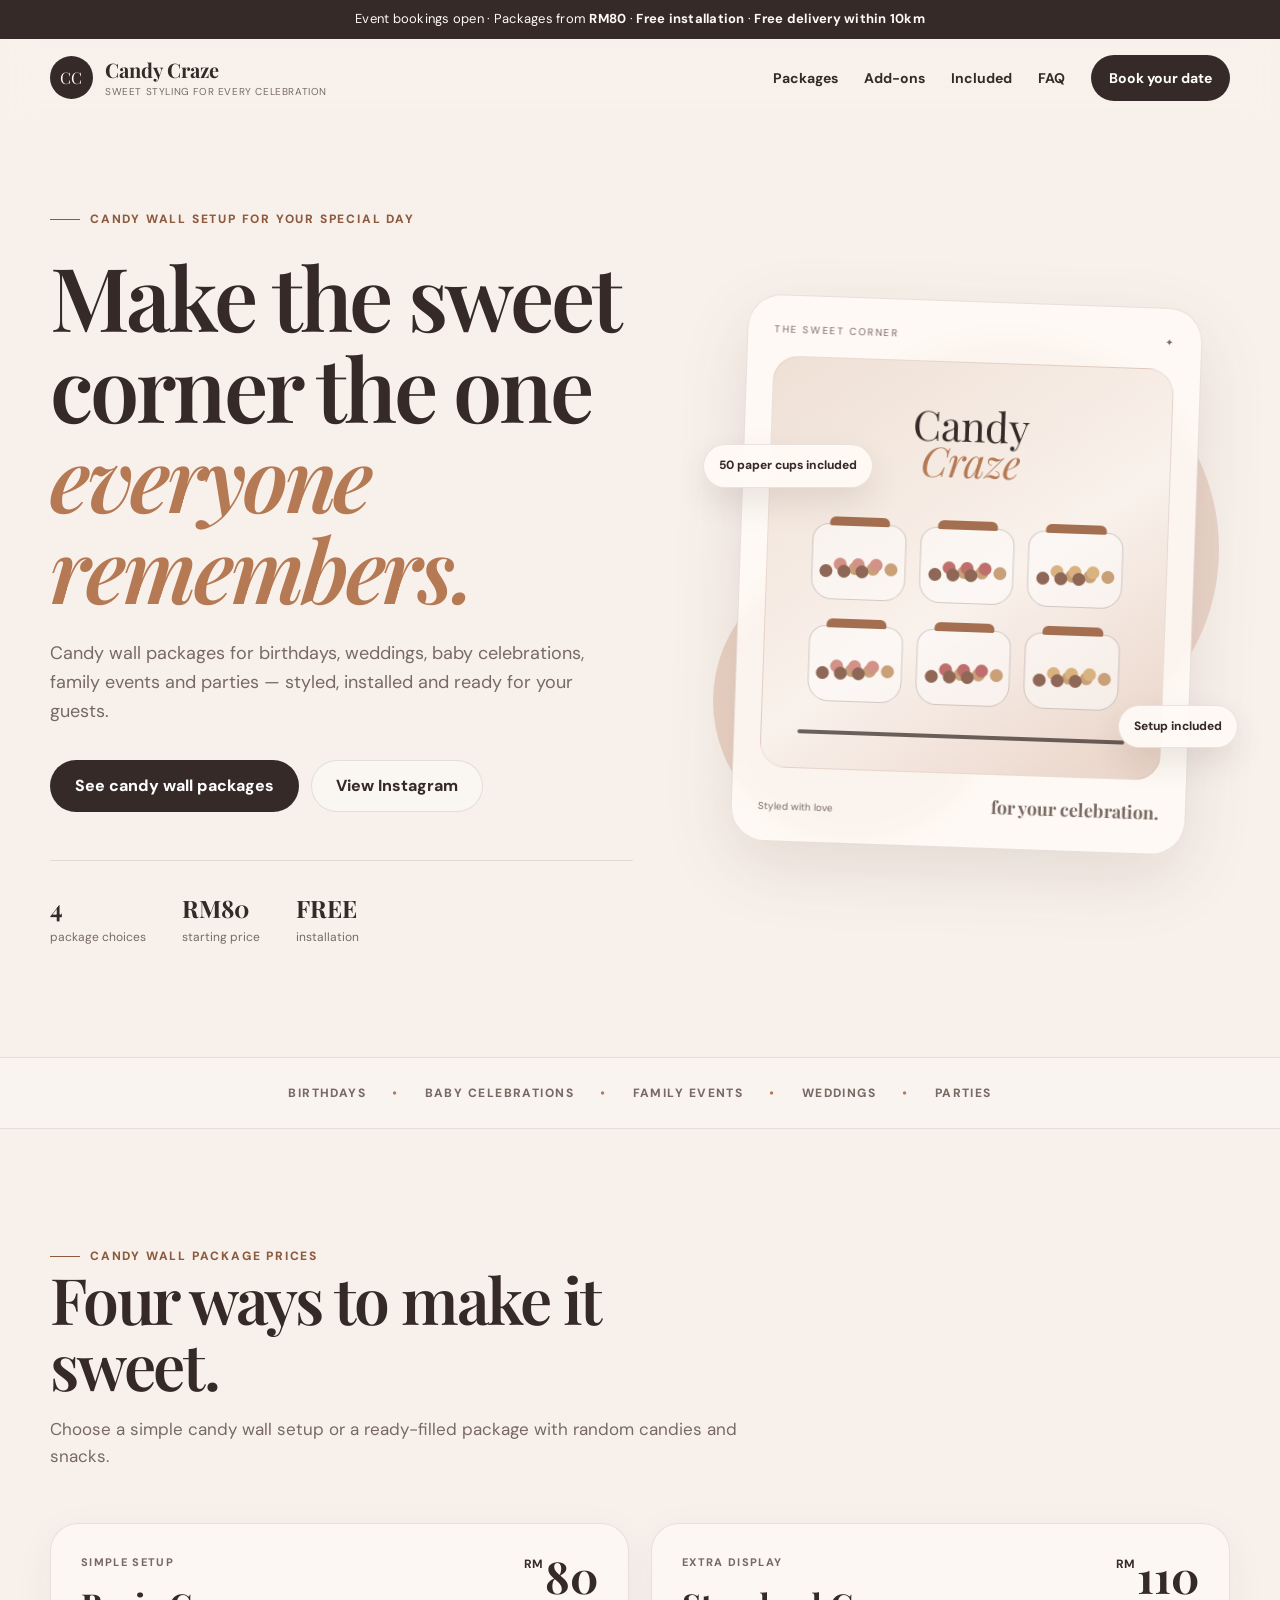
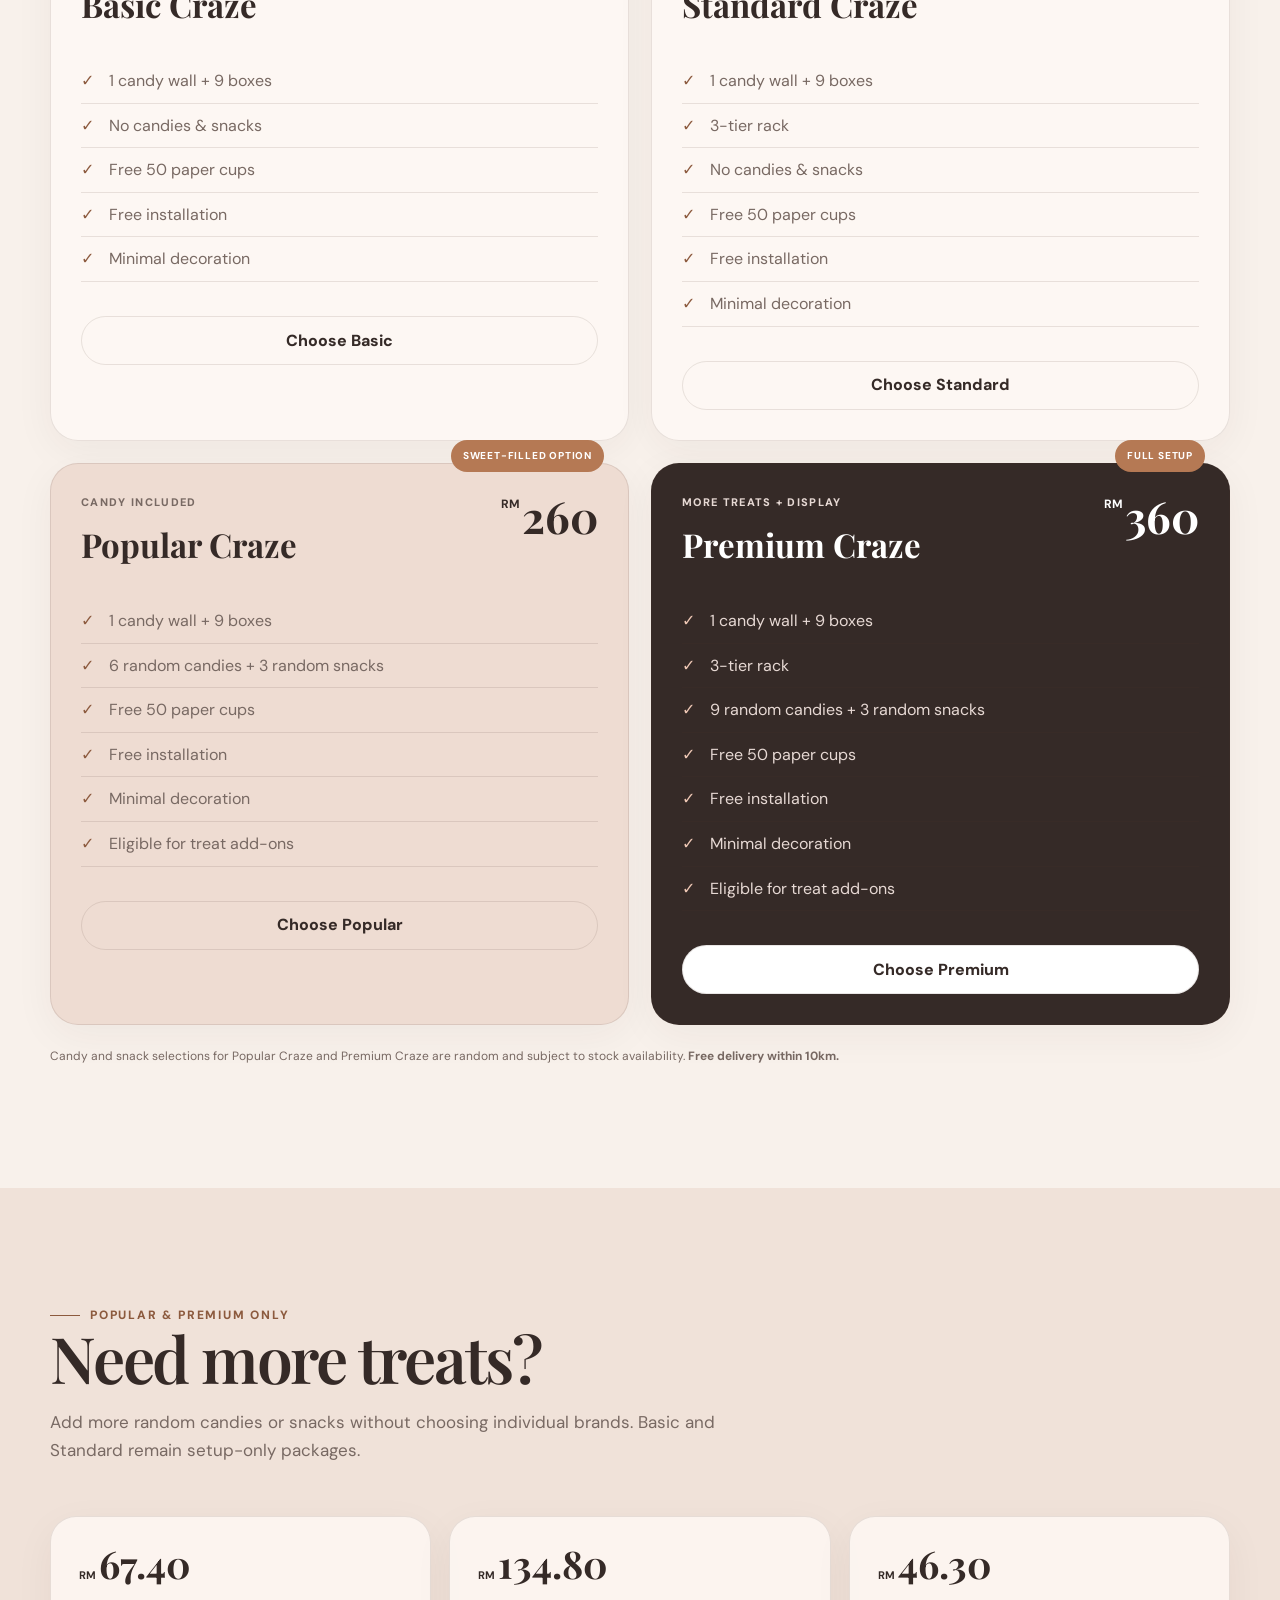
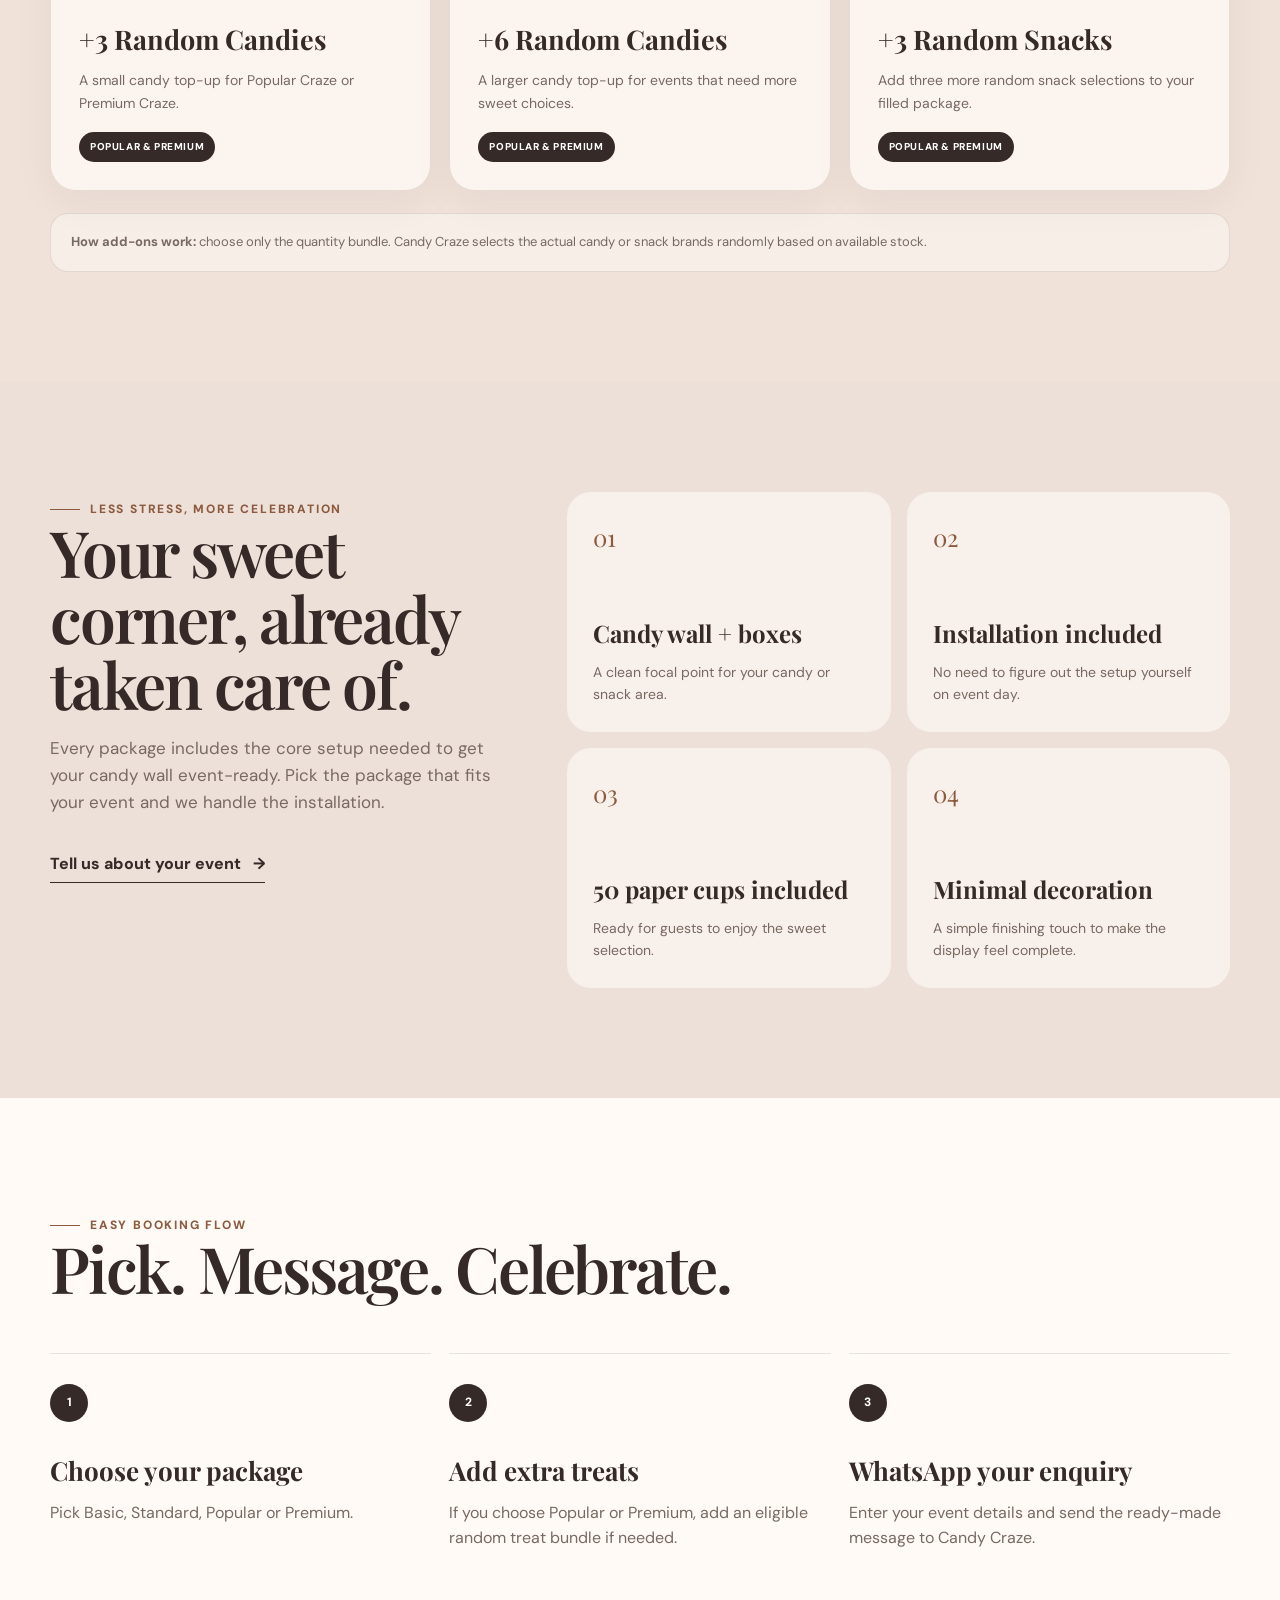
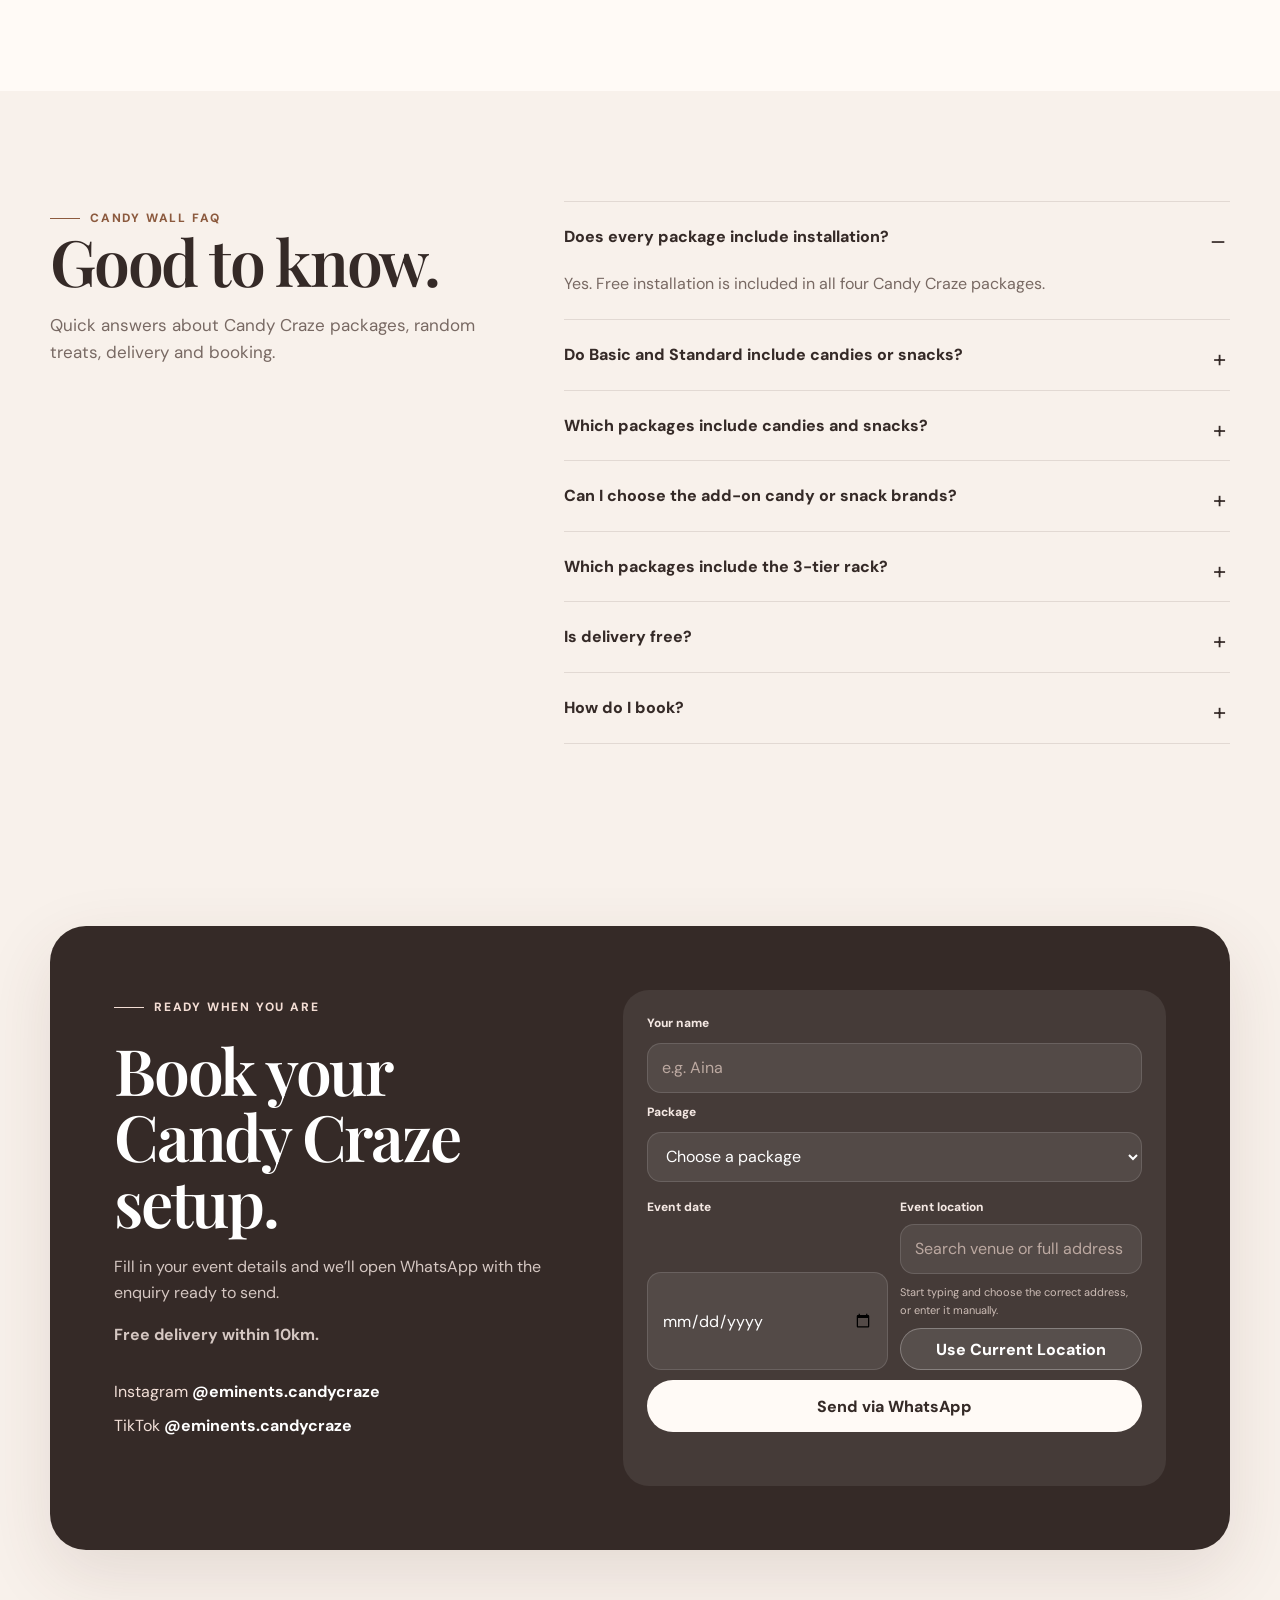
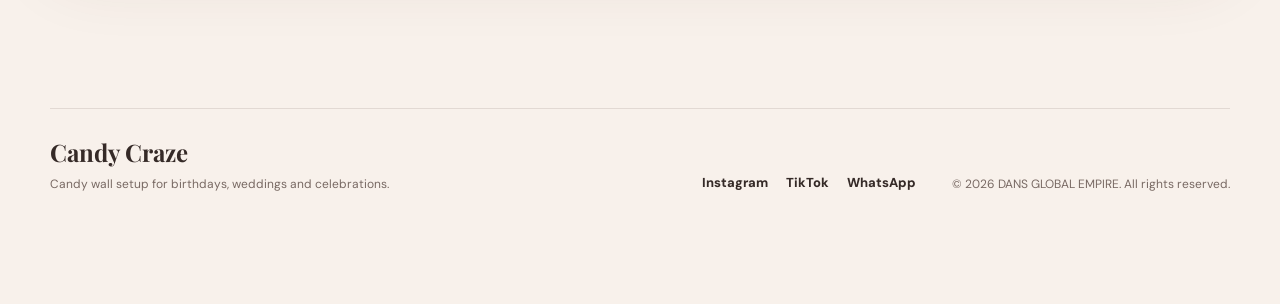
==== index.html @ cfbc1d08 "Use DANS GLOBAL EMPIRE copyright in Candy Craze footer" ====
<!doctype html>
<html lang="en-MY">
<head>
  <meta charset="utf-8">
  <meta name="viewport" content="width=device-width,initial-scale=1,viewport-fit=cover">
  <meta name="theme-color" content="#352a27">
  <meta name="color-scheme" content="light">

  <title>Candy Craze | Candy Wall Packages for Birthdays, Weddings & Events</title>
  <meta name="description" content="Candy Craze offers stylish candy wall packages for birthdays, weddings, baby celebrations and events from RM80, with free installation and free delivery within 10km.">
  <meta name="robots" content="index,follow,max-image-preview:large,max-snippet:-1,max-video-preview:-1">
  <meta name="googlebot" content="index,follow,max-image-preview:large,max-snippet:-1,max-video-preview:-1">
  <meta name="author" content="Candy Craze">
  <meta name="application-name" content="Candy Craze">
  <meta name="apple-mobile-web-app-title" content="Candy Craze">
  <link rel="canonical" href="https://candycraze.dansglobalempire.com/">
  <link rel="sitemap" type="application/xml" href="https://candycraze.dansglobalempire.com/sitemap.xml">
  <link rel="icon" href="https://dansglobalempire.com/favicon/favicon.png" type="image/png">
  <link rel="apple-touch-icon" href="https://dansglobalempire.com/favicon/favicon.png">

  <meta property="og:type" content="website">
  <meta property="og:locale" content="en_MY">
  <meta property="og:site_name" content="Candy Craze">
  <meta property="og:title" content="Candy Craze | Candy Wall Packages for Events">
  <meta property="og:description" content="Candy wall packages from RM80 for birthdays, weddings and celebrations. Free installation and free delivery within 10km.">
  <meta property="og:url" content="https://candycraze.dansglobalempire.com/">
  <meta name="twitter:card" content="summary">
  <meta name="twitter:title" content="Candy Craze | Candy Wall Packages for Events">
  <meta name="twitter:description" content="Candy wall packages from RM80 with free installation and free delivery within 10km.">

  <link rel="preconnect" href="https://fonts.googleapis.com">
  <link rel="preconnect" href="https://fonts.gstatic.com" crossorigin>
  <link href="https://fonts.googleapis.com/css2?family=DM+Sans:wght@400;500;600;700;800&family=Playfair+Display:ital,wght@0,600;0,700;1,600&display=swap" rel="stylesheet">
  <link rel="stylesheet" href="styles.css?v=4">

  <script type="application/ld+json">
  {
    "@context":"https://schema.org",
    "@graph":[
      {
        "@type":"Organization",
        "@id":"https://candycraze.dansglobalempire.com/#organization",
        "name":"Candy Craze",
        "url":"https://candycraze.dansglobalempire.com/",
        "telephone":"+601139376728",
        "parentOrganization":{
          "@type":"Organization",
          "name":"DANS Global Empire",
          "url":"https://dansglobalempire.com/"
        },
        "sameAs":[
          "https://www.instagram.com/eminents.candycraze/",
          "https://www.tiktok.com/@eminents.candycraze"
        ]
      },
      {
        "@type":"WebSite",
        "@id":"https://candycraze.dansglobalempire.com/#website",
        "url":"https://candycraze.dansglobalempire.com/",
        "name":"Candy Craze",
        "publisher":{"@id":"https://candycraze.dansglobalempire.com/#organization"},
        "inLanguage":"en-MY"
      },
      {
        "@type":"WebPage",
        "@id":"https://candycraze.dansglobalempire.com/#webpage",
        "url":"https://candycraze.dansglobalempire.com/",
        "name":"Candy Craze | Candy Wall Packages for Birthdays, Weddings & Events",
        "description":"Candy Craze offers stylish candy wall packages from RM80 with installation included.",
        "isPartOf":{"@id":"https://candycraze.dansglobalempire.com/#website"},
        "about":{"@id":"https://candycraze.dansglobalempire.com/#organization"},
        "inLanguage":"en-MY"
      },
      {
        "@type":"Service",
        "@id":"https://candycraze.dansglobalempire.com/#candy-wall-service",
        "name":"Candy Craze Candy Wall Setup",
        "serviceType":"Candy wall setup for birthdays, weddings, parties and events",
        "provider":{"@id":"https://candycraze.dansglobalempire.com/#organization"},
        "areaServed":{"@type":"Country","name":"Malaysia"},
        "offers":[
          {"@type":"Offer","name":"Basic Craze","price":"80","priceCurrency":"MYR","url":"https://candycraze.dansglobalempire.com/#packages"},
          {"@type":"Offer","name":"Standard Craze","price":"110","priceCurrency":"MYR","url":"https://candycraze.dansglobalempire.com/#packages"},
          {"@type":"Offer","name":"Popular Craze","price":"260","priceCurrency":"MYR","url":"https://candycraze.dansglobalempire.com/#packages"},
          {"@type":"Offer","name":"Premium Craze","price":"360","priceCurrency":"MYR","url":"https://candycraze.dansglobalempire.com/#packages"}
        ]
      },
      {
        "@type":"FAQPage",
        "@id":"https://candycraze.dansglobalempire.com/#faq-schema",
        "mainEntity":[
          {"@type":"Question","name":"Does every Candy Craze package include installation?","acceptedAnswer":{"@type":"Answer","text":"Yes. Free installation is included in all four Candy Craze packages."}},
          {"@type":"Question","name":"Do Basic Craze and Standard Craze include candies or snacks?","acceptedAnswer":{"@type":"Answer","text":"No. Basic Craze and Standard Craze are setup-only packages and do not include candies or snacks."}},
          {"@type":"Question","name":"Which Candy Craze packages include candies and snacks?","acceptedAnswer":{"@type":"Answer","text":"Popular Craze includes 6 candies and 3 snacks. Premium Craze includes 9 candies and 3 snacks. Selections are random and subject to availability."}},
          {"@type":"Question","name":"Can I choose the add-on candy or snack brands?","acceptedAnswer":{"@type":"Answer","text":"No. Add-ons are available only for Popular Craze and Premium Craze. Customers choose the quantity bundle while Candy Craze provides a random assortment based on available stock."}},
          {"@type":"Question","name":"Is delivery free?","acceptedAnswer":{"@type":"Answer","text":"Free delivery is available within 10km."}},
          {"@type":"Question","name":"How do I book Candy Craze?","acceptedAnswer":{"@type":"Answer","text":"Choose a package, select eligible add-ons if required, enter the event date and location, then send the pre-filled booking enquiry through WhatsApp."}}
        ]
      }
    ]
  }
  </script>
</head>
<body>
  <a class="skip-link" href="#main">Skip to content</a>
  <div class="announcement">Event bookings open · Packages from <strong>RM80</strong> · <strong>Free installation</strong> · <strong>Free delivery within 10km</strong></div>

  <header class="site-header" id="top">
    <div class="shell nav-wrap">
      <a class="brand" href="#top" aria-label="Candy Craze home">
        <span class="brand-mark" aria-hidden="true">CC</span>
        <span class="brand-copy"><strong>Candy Craze</strong><small>Sweet styling for every celebration</small></span>
      </a>
      <button class="menu-toggle" type="button" aria-label="Open navigation" aria-expanded="false"><span></span><span></span><span></span></button>
      <nav class="nav-links" aria-label="Main navigation">
        <a href="#packages">Packages</a>
        <a href="#addons">Add-ons</a>
        <a href="#included">Included</a>
        <a href="#faq">FAQ</a>
        <a class="nav-cta" href="#booking">Book your date</a>
      </nav>
    </div>
  </header>

  <main id="main">
    <section class="hero section-pad" aria-labelledby="hero-title">
      <div class="shell hero-grid">
        <div class="hero-copy reveal">
          <span class="eyebrow">Candy wall setup for your special day</span>
          <h1 id="hero-title">Make the sweet corner the one <em>everyone remembers.</em></h1>
          <p class="hero-lead">Candy wall packages for birthdays, weddings, baby celebrations, family events and parties — styled, installed and ready for your guests.</p>
          <div class="hero-actions">
            <a class="button button-primary" href="#packages">See candy wall packages</a>
            <a class="button button-ghost" href="https://www.instagram.com/eminents.candycraze/" target="_blank" rel="noopener noreferrer">View Instagram</a>
          </div>
          <div class="trust-row" aria-label="Candy Craze highlights">
            <div><strong>4</strong><span>package choices</span></div>
            <div><strong>RM80</strong><span>starting price</span></div>
            <div><strong>FREE</strong><span>installation</span></div>
          </div>
        </div>

        <div class="hero-visual reveal" aria-label="Decorative Candy Craze candy wall illustration">
          <div class="soft-orb orb-one"></div><div class="soft-orb orb-two"></div>
          <div class="visual-card">
            <div class="visual-topline"><span>THE SWEET CORNER</span><span>✦</span></div>
            <div class="candy-wall">
              <div class="wall-sign">Candy<br><em>Craze</em></div>
              <div class="jar-row"><div class="jar j1"><span></span><span></span><span></span></div><div class="jar j2"><span></span><span></span><span></span></div><div class="jar j3"><span></span><span></span><span></span></div></div>
              <div class="jar-row lower"><div class="jar j4"><span></span><span></span><span></span></div><div class="jar j5"><span></span><span></span><span></span></div><div class="jar j6"><span></span><span></span><span></span></div></div>
              <div class="stand-line"></div>
            </div>
            <div class="visual-note"><span>Styled with love</span><strong>for your celebration.</strong></div>
          </div>
          <div class="floating-pill pill-a">50 paper cups included</div>
          <div class="floating-pill pill-b">Setup included</div>
        </div>
      </div>
    </section>

    <section class="mini-strip" aria-label="Suitable events"><div class="shell strip-grid"><span>Birthdays</span><i>•</i><span>Baby Celebrations</span><i>•</i><span>Family Events</span><i>•</i><span>Weddings</span><i>•</i><span>Parties</span></div></section>

    <section class="packages section-pad" id="packages" aria-labelledby="packages-title">
      <div class="shell">
        <div class="section-heading reveal"><span class="eyebrow">Candy wall package prices</span><h2 id="packages-title">Four ways to make it sweet.</h2><p>Choose a simple candy wall setup or a ready-filled package with random candies and snacks.</p></div>
        <div class="package-grid">
          <article class="package-card reveal">
            <div class="package-head"><div><span class="package-kicker">Simple setup</span><h3>Basic Craze</h3></div><div class="price"><small>RM</small>80</div></div>
            <ul class="feature-list"><li>1 candy wall + 9 boxes</li><li>No candies & snacks</li><li>Free 50 paper cups</li><li>Free installation</li><li>Minimal decoration</li></ul>
            <button class="select-package" type="button" data-package="Basic Craze — RM80">Choose Basic</button>
          </article>
          <article class="package-card reveal">
            <div class="package-head"><div><span class="package-kicker">Extra display</span><h3>Standard Craze</h3></div><div class="price"><small>RM</small>110</div></div>
            <ul class="feature-list"><li>1 candy wall + 9 boxes</li><li>3-tier rack</li><li>No candies & snacks</li><li>Free 50 paper cups</li><li>Free installation</li><li>Minimal decoration</li></ul>
            <button class="select-package" type="button" data-package="Standard Craze — RM110">Choose Standard</button>
          </article>
          <article class="package-card featured reveal">
            <div class="package-badge">Sweet-filled option</div>
            <div class="package-head"><div><span class="package-kicker">Candy included</span><h3>Popular Craze</h3></div><div class="price"><small>RM</small>260</div></div>
            <ul class="feature-list"><li>1 candy wall + 9 boxes</li><li>6 random candies + 3 random snacks</li><li>Free 50 paper cups</li><li>Free installation</li><li>Minimal decoration</li><li>Eligible for treat add-ons</li></ul>
            <button class="select-package" type="button" data-package="Popular Craze — RM260">Choose Popular</button>
          </article>
          <article class="package-card premium reveal">
            <div class="package-badge">Full setup</div>
            <div class="package-head"><div><span class="package-kicker">More treats + display</span><h3>Premium Craze</h3></div><div class="price"><small>RM</small>360</div></div>
            <ul class="feature-list"><li>1 candy wall + 9 boxes</li><li>3-tier rack</li><li>9 random candies + 3 random snacks</li><li>Free 50 paper cups</li><li>Free installation</li><li>Minimal decoration</li><li>Eligible for treat add-ons</li></ul>
            <button class="select-package" type="button" data-package="Premium Craze — RM360">Choose Premium</button>
          </article>
        </div>
        <p class="package-note reveal">Candy and snack selections for Popular Craze and Premium Craze are random and subject to stock availability. <strong>Free delivery within 10km.</strong></p>
      </div>
    </section>

    <section class="addons section-pad" id="addons" aria-labelledby="addons-title">
      <div class="shell">
        <div class="section-heading reveal"><span class="eyebrow">Popular & Premium only</span><h2 id="addons-title">Need more treats?</h2><p>Add more random candies or snacks without choosing individual brands. Basic and Standard remain setup-only packages.</p></div>
        <div class="addon-grid">
          <article class="addon-card reveal"><div class="addon-price"><small>RM</small>67.40</div><h3>+3 Random Candies</h3><p>A small candy top-up for Popular Craze or Premium Craze.</p><span>Popular & Premium</span></article>
          <article class="addon-card reveal"><div class="addon-price"><small>RM</small>134.80</div><h3>+6 Random Candies</h3><p>A larger candy top-up for events that need more sweet choices.</p><span>Popular & Premium</span></article>
          <article class="addon-card reveal"><div class="addon-price"><small>RM</small>46.30</div><h3>+3 Random Snacks</h3><p>Add three more random snack selections to your filled package.</p><span>Popular & Premium</span></article>
        </div>
        <div class="addon-note reveal"><strong>How add-ons work:</strong> choose only the quantity bundle. Candy Craze selects the actual candy or snack brands randomly based on available stock.</div>
      </div>
    </section>

    <section class="included section-pad" id="included" aria-labelledby="included-title">
      <div class="shell included-grid">
        <div class="included-copy reveal"><span class="eyebrow">Less stress, more celebration</span><h2 id="included-title">Your sweet corner, already taken care of.</h2><p>Every package includes the core setup needed to get your candy wall event-ready. Pick the package that fits your event and we handle the installation.</p><a class="text-link" href="#booking">Tell us about your event <span>→</span></a></div>
        <div class="benefit-grid">
          <div class="benefit reveal"><span class="benefit-no">01</span><h3>Candy wall + boxes</h3><p>A clean focal point for your candy or snack area.</p></div>
          <div class="benefit reveal"><span class="benefit-no">02</span><h3>Installation included</h3><p>No need to figure out the setup yourself on event day.</p></div>
          <div class="benefit reveal"><span class="benefit-no">03</span><h3>50 paper cups included</h3><p>Ready for guests to enjoy the sweet selection.</p></div>
          <div class="benefit reveal"><span class="benefit-no">04</span><h3>Minimal decoration</h3><p>A simple finishing touch to make the display feel complete.</p></div>
        </div>
      </div>
    </section>

    <section class="process section-pad" aria-labelledby="process-title"><div class="shell"><div class="section-heading reveal"><span class="eyebrow">Easy booking flow</span><h2 id="process-title">Pick. Message. Celebrate.</h2></div><div class="process-grid"><div class="process-step reveal"><span>1</span><h3>Choose your package</h3><p>Pick Basic, Standard, Popular or Premium.</p></div><div class="process-step reveal"><span>2</span><h3>Add extra treats</h3><p>If you choose Popular or Premium, add an eligible random treat bundle if needed.</p></div><div class="process-step reveal"><span>3</span><h3>WhatsApp your enquiry</h3><p>Enter your event details and send the ready-made message to Candy Craze.</p></div></div></div></section>

    <section class="faq section-pad" id="faq" aria-labelledby="faq-title">
      <div class="shell faq-grid">
        <div class="section-heading reveal"><span class="eyebrow">Candy wall FAQ</span><h2 id="faq-title">Good to know.</h2><p>Quick answers about Candy Craze packages, random treats, delivery and booking.</p></div>
        <div class="accordion reveal">
          <details open><summary>Does every package include installation?</summary><p>Yes. Free installation is included in all four Candy Craze packages.</p></details>
          <details><summary>Do Basic and Standard include candies or snacks?</summary><p>No. Basic Craze and Standard Craze are setup-only packages. If you want candies or snacks included, choose Popular Craze or Premium Craze.</p></details>
          <details><summary>Which packages include candies and snacks?</summary><p>Popular Craze includes 6 candies + 3 snacks. Premium Craze includes 9 candies + 3 snacks. The selections are random and subject to availability.</p></details>
          <details><summary>Can I choose the add-on candy or snack brands?</summary><p>No. Add-ons are only for Popular Craze and Premium Craze. You choose the quantity bundle while Candy Craze selects the actual brands randomly based on available stock.</p></details>
          <details><summary>Which packages include the 3-tier rack?</summary><p>Standard Craze and Premium Craze include the 3-tier rack.</p></details>
          <details><summary>Is delivery free?</summary><p>Free delivery is available within 10km.</p></details>
          <details><summary>How do I book?</summary><p>Choose your package, select eligible add-ons if required, fill in your event date and location, then tap “Send via WhatsApp”.</p></details>
        </div>
      </div>
    </section>

    <section class="booking section-pad" id="booking" aria-labelledby="booking-title">
      <div class="shell booking-card reveal">
        <div class="booking-copy"><span class="eyebrow light">Ready when you are</span><h2 id="booking-title">Book your Candy Craze setup.</h2><p>Fill in your event details and we’ll open WhatsApp with the enquiry ready to send.</p><p class="delivery-note"><strong>Free delivery within 10km.</strong></p><div class="social-links"><a href="https://www.instagram.com/eminents.candycraze/" target="_blank" rel="noopener noreferrer">Instagram <strong>@eminents.candycraze</strong></a><a href="https://www.tiktok.com/@eminents.candycraze" target="_blank" rel="noopener noreferrer">TikTok <strong>@eminents.candycraze</strong></a></div></div>
        <form class="booking-form" id="bookingForm">
          <label for="customerName">Your name</label><input type="text" id="customerName" placeholder="e.g. Aina" autocomplete="name" required>
          <label for="packageSelect">Package</label><select id="packageSelect" required><option value="">Choose a package</option><option>Basic Craze — RM80</option><option>Standard Craze — RM110</option><option>Popular Craze — RM260</option><option>Premium Craze — RM360</option></select>
          <div class="booking-addons" id="bookingAddons" hidden>
            <div class="booking-addons-head"><strong>Optional add-ons</strong><span>Popular & Premium only</span></div>
            <p>Random selection. Choose quantity only.</p>
            <div class="addon-form-row"><div><label for="candyAddon">Extra candies</label><select id="candyAddon"><option value="">No extra candies</option><option value="candy3">+3 Random Candies — RM67.40</option><option value="candy6">+6 Random Candies — RM134.80</option></select></div><div><label for="snackAddon">Extra snacks</label><select id="snackAddon"><option value="">No extra snacks</option><option value="snack3">+3 Random Snacks — RM46.30</option></select></div></div>
            <div class="addon-summary" id="addonSummary" aria-live="polite"></div>
          </div>
          <div class="form-row"><div><label for="eventDate">Event date</label><input type="date" id="eventDate" required></div><div class="location-field"><label for="eventLocation">Event location</label><input type="text" id="eventLocation" placeholder="Search venue or full address" autocomplete="off" aria-autocomplete="list" required><div class="location-suggestions" id="locationSuggestions" role="listbox" hidden></div><small id="locationHelper">Start typing and choose the correct address, or enter it manually.</small><button class="location-button" id="currentLocationButton" type="button">Use Current Location</button></div></div>
          <button class="button button-light" type="submit">Send via WhatsApp</button>
          <p class="form-status" id="formStatus" aria-live="polite"></p>
          <noscript><p class="noscript">JavaScript is required for the automatic booking form. <a href="https://wa.me/601139376728">WhatsApp Candy Craze directly.</a></p></noscript>
        </form>
      </div>
    </section>
  </main>

  <footer class="footer"><div class="shell footer-wrap"><div><strong>Candy Craze</strong><p>Candy wall setup for birthdays, weddings and celebrations.</p></div><div class="footer-social"><a href="https://www.instagram.com/eminents.candycraze/" target="_blank" rel="noopener noreferrer">Instagram</a><a href="https://www.tiktok.com/@eminents.candycraze" target="_blank" rel="noopener noreferrer">TikTok</a><a href="https://wa.me/601139376728" target="_blank" rel="noopener noreferrer">WhatsApp</a></div><small>© <span id="year"></span> DANS GLOBAL EMPIRE. All rights reserved.</small></div></footer>
  <a class="mobile-book" href="#booking">Book Candy Craze</a>
  <script src="script.js?v=4" defer></script>
</body>
</html>
---- styles.css ----
:root{--cream:#f8f1eb;--paper:#fffaf6;--ink:#352a27;--muted:#786963;--caramel:#b57954;--caramel-deep:#8c5a3e;--blush:#ead5ca;--line:rgba(74,50,43,.12);--shadow:0 24px 70px rgba(81,53,42,.12);--radius:28px;--shell:min(1180px,calc(100% - 40px))}*{box-sizing:border-box}html{scroll-behavior:smooth}body{margin:0;color:var(--ink);background:var(--cream);font-family:"DM Sans",system-ui,-apple-system,BlinkMacSystemFont,"Segoe UI",sans-serif;line-height:1.6;-webkit-font-smoothing:antialiased}body::before{content:"";position:fixed;inset:0;pointer-events:none;opacity:.14;background-image:radial-gradient(rgba(52,42,39,.22) .55px,transparent .55px);background-size:10px 10px;mask-image:linear-gradient(to bottom,black,transparent 70%);z-index:-1}a{color:inherit;text-decoration:none}button,input,select{font:inherit}button{color:inherit}.shell{width:var(--shell);margin-inline:auto}.section-pad{padding:110px 0}.skip-link{position:fixed;left:14px;top:14px;z-index:999;padding:10px 14px;border-radius:10px;background:#fff;color:#111;transform:translateY(-180%)}.skip-link:focus{transform:none}.announcement{padding:9px 16px;text-align:center;background:var(--ink);color:#fffaf6;font-size:13px;letter-spacing:.02em}.site-header{position:sticky;top:0;z-index:50;border-bottom:1px solid transparent;backdrop-filter:blur(16px);transition:.25s ease}.site-header.scrolled{background:rgba(248,241,235,.92);border-color:var(--line)}.nav-wrap{min-height:78px;display:flex;align-items:center;justify-content:space-between;gap:28px}.brand{display:flex;align-items:center;gap:12px}.brand-mark{width:43px;height:43px;border-radius:50%;display:grid;place-items:center;background:var(--ink);color:var(--paper);font-family:"Playfair Display",serif;font-size:16px;letter-spacing:.04em}.brand-copy{display:grid;line-height:1.1}.brand-copy strong{font-family:"Playfair Display",serif;font-size:20px}.brand-copy small{margin-top:5px;color:var(--muted);font-size:10px;letter-spacing:.06em;text-transform:uppercase}.nav-links{display:flex;align-items:center;gap:26px;font-size:14px;font-weight:700}.nav-links>a:not(.nav-cta){position:relative}.nav-links>a:not(.nav-cta)::after{content:"";position:absolute;left:0;bottom:-6px;width:100%;height:1px;background:var(--ink);transform:scaleX(0);transform-origin:right;transition:transform .25s ease}.nav-links>a:hover::after{transform:scaleX(1);transform-origin:left}.nav-cta{padding:12px 18px;border-radius:999px;background:var(--ink);color:#fff}.menu-toggle{display:none;border:0;background:transparent;padding:6px}.menu-toggle span{display:block;width:25px;height:2px;background:var(--ink);margin:5px 0}.hero{overflow:hidden;padding-top:84px}.hero-grid{display:grid;grid-template-columns:1.05fr .95fr;align-items:center;gap:70px}.eyebrow{display:inline-flex;align-items:center;gap:10px;color:var(--caramel-deep);font-size:12px;font-weight:800;letter-spacing:.15em;text-transform:uppercase}.eyebrow::before{content:"";width:30px;height:1px;background:currentColor}.eyebrow.light{color:#f3ddd4}h1,h2,h3{margin-top:0}h1,h2{font-family:"Playfair Display",serif;letter-spacing:-.035em;line-height:1.03}h1{margin:22px 0 26px;font-size:clamp(54px,7vw,88px);font-weight:600}h1 em{color:var(--caramel);font-weight:600}h2{margin-bottom:18px;font-size:clamp(42px,5vw,64px);font-weight:600}.hero-lead{max-width:650px;color:var(--muted);font-size:18px}.hero-actions{display:flex;flex-wrap:wrap;gap:12px;margin-top:34px}.button{display:inline-flex;align-items:center;justify-content:center;min-height:52px;padding:0 24px;border:1px solid transparent;border-radius:999px;cursor:pointer;font-weight:800;transition:transform .2s ease,background .2s ease,color .2s ease}.button:hover{transform:translateY(-2px)}.button-primary{background:var(--ink);color:#fff}.button-ghost{border-color:var(--line);background:rgba(255,255,255,.35)}.button-light{width:100%;background:var(--paper);color:var(--ink)}.trust-row{display:flex;gap:36px;margin-top:48px;padding-top:28px;border-top:1px solid var(--line)}.trust-row div{display:grid;gap:1px}.trust-row strong{font-family:"Playfair Display",serif;font-size:24px}.trust-row span{color:var(--muted);font-size:12px}.hero-visual{position:relative;min-height:620px;display:grid;place-items:center}.soft-orb{position:absolute;border-radius:50%}.orb-one{width:420px;height:420px;background:var(--blush);top:12%;right:2%}.orb-two{width:280px;height:280px;background:#e4c6b4;bottom:7%;left:2%;opacity:.72}.visual-card{position:relative;width:min(455px,90%);min-height:535px;padding:26px;border:1px solid rgba(67,42,34,.12);border-radius:34px;background:rgba(255,250,246,.82);box-shadow:var(--shadow);backdrop-filter:blur(10px);transform:rotate(2deg)}.visual-topline,.visual-note{display:flex;justify-content:space-between;align-items:center;color:var(--muted);font-size:10px;letter-spacing:.16em;text-transform:uppercase}.visual-note{margin-top:18px;align-items:flex-end;text-transform:none;letter-spacing:0}.visual-note strong{font-family:"Playfair Display",serif;font-size:18px}.candy-wall{position:relative;height:412px;margin-top:18px;border-radius:26px;overflow:hidden;background:linear-gradient(145deg,#efe0d5,#f9f1eb 55%,#e9d3c7);border:1px solid rgba(82,57,48,.08)}.wall-sign{position:absolute;top:44px;left:50%;transform:translateX(-50%);text-align:center;font-family:"Playfair Display",serif;font-size:41px;line-height:.88}.wall-sign em{color:var(--caramel)}.jar-row{position:absolute;left:50%;transform:translateX(-50%);top:165px;width:78%;display:grid;grid-template-columns:repeat(3,1fr);gap:14px}.jar-row.lower{top:267px}.jar{position:relative;height:76px;padding:13px 10px 8px;display:flex;flex-wrap:wrap;justify-content:center;align-content:center;gap:5px;border:1px solid rgba(67,42,34,.22);border-radius:16px 16px 21px 21px;background:rgba(255,255,255,.46)}.jar::before{content:"";position:absolute;top:-8px;width:65%;height:9px;border-radius:6px 6px 2px 2px;background:#a46f50}.jar span{width:13px;height:13px;border-radius:50%;background:#d29287;box-shadow:15px 4px 0 #c9a078,-14px 7px 0 #8e6757}.j2 span,.j5 span{background:#be6f6c}.j3 span,.j6 span{background:#d9b27f}.stand-line{position:absolute;left:9%;right:9%;bottom:34px;height:4px;border-radius:999px;background:var(--ink);opacity:.72}.floating-pill{position:absolute;z-index:3;padding:11px 15px;border:1px solid rgba(83,53,42,.12);border-radius:999px;background:rgba(255,250,246,.94);box-shadow:0 14px 32px rgba(60,40,34,.10);font-size:12px;font-weight:800}.pill-a{left:0;top:29%}.pill-b{right:-8px;bottom:22%}.mini-strip{border-block:1px solid var(--line);background:rgba(255,255,255,.25)}.strip-grid{min-height:70px;display:flex;align-items:center;justify-content:center;gap:26px;color:var(--muted);font-size:12px;font-weight:800;letter-spacing:.12em;text-transform:uppercase;white-space:nowrap;overflow:hidden}.strip-grid i{color:var(--caramel)}.section-heading{max-width:700px;margin-bottom:52px}.section-heading p,.included-copy p{color:var(--muted);font-size:17px}.package-grid{display:grid;grid-template-columns:repeat(2,1fr);gap:22px}.package-card{position:relative;padding:30px;border:1px solid var(--line);border-radius:var(--radius);background:rgba(255,250,246,.72);box-shadow:0 10px 40px rgba(67,42,34,.05);transition:transform .25s ease,box-shadow .25s ease}.package-card:hover{transform:translateY(-6px);box-shadow:var(--shadow)}.package-card.featured{background:#eedcd2}.package-card.premium{background:var(--ink);color:#fff}.package-card.premium .feature-list,.package-card.premium .package-kicker{color:#e7d9d4}.package-head{display:flex;align-items:flex-start;justify-content:space-between;gap:20px;margin-bottom:28px}.package-kicker{display:block;margin-bottom:7px;color:var(--muted);font-size:11px;font-weight:800;letter-spacing:.12em;text-transform:uppercase}.package-card h3{margin-bottom:0;font-family:"Playfair Display",serif;font-size:33px}.price{display:flex;align-items:flex-start;font-family:"Playfair Display",serif;font-size:44px;font-weight:700;line-height:1}.price small{margin-top:4px;margin-right:2px;font-family:"DM Sans",sans-serif;font-size:12px}.package-badge{position:absolute;top:22px;right:24px;transform:translateY(-46px);padding:8px 12px;border-radius:999px;background:var(--caramel);color:#fff;font-size:10px;font-weight:800;letter-spacing:.08em;text-transform:uppercase}.feature-list{list-style:none;margin:0 0 34px;padding:0;color:var(--muted)}.feature-list li{position:relative;padding:9px 0 9px 28px;border-bottom:1px solid var(--line)}.feature-list li::before{content:"✓";position:absolute;left:0;color:var(--caramel-deep);font-weight:800}.package-card.premium .feature-list li::before{color:#f0c9b6}.select-package{width:100%;min-height:49px;border:1px solid var(--line);border-radius:999px;background:transparent;cursor:pointer;font-weight:800}.package-card.premium .select-package{background:#fff;color:var(--ink)}.package-note{margin-top:22px;color:var(--muted);font-size:12px}.addons{background:#f0e2d9}.addon-grid{display:grid;grid-template-columns:repeat(3,1fr);gap:18px}.addon-card{padding:28px;border:1px solid var(--line);border-radius:26px;background:rgba(255,250,246,.76);box-shadow:0 12px 40px rgba(67,42,34,.05)}.addon-price{display:inline-flex;align-items:baseline;font-family:"Playfair Display",serif;font-size:38px;font-weight:700;line-height:1}.addon-price small{margin-right:3px;font-family:"DM Sans",sans-serif;font-size:11px}.addon-card h3{margin:32px 0 8px;font-family:"Playfair Display",serif;font-size:27px}.addon-card p{margin:0;color:var(--muted);font-size:14px}.addon-card>span{display:inline-flex;margin-top:18px;padding:7px 11px;border-radius:999px;background:var(--ink);color:#fff;font-size:10px;font-weight:800;letter-spacing:.06em;text-transform:uppercase}.addon-note{margin-top:22px;padding:18px 20px;border:1px solid var(--line);border-radius:18px;background:rgba(255,250,246,.48);color:var(--muted);font-size:13px}.included{background:#ede0d8}.included-grid{display:grid;grid-template-columns:.8fr 1.2fr;gap:75px;align-items:start}.included-copy{position:sticky;top:130px}.text-link{display:inline-flex;gap:12px;margin-top:18px;padding-bottom:5px;border-bottom:1px solid currentColor;font-weight:800}.benefit-grid{display:grid;grid-template-columns:repeat(2,1fr);gap:16px}.benefit{min-height:240px;padding:26px;border-radius:24px;background:rgba(255,250,246,.62)}.benefit-no{color:var(--caramel-deep);font-family:"Playfair Display",serif;font-size:24px}.benefit h3{margin:58px 0 8px;font-family:"Playfair Display",serif;font-size:24px}.benefit p{margin:0;color:var(--muted);font-size:14px}.process{background:var(--paper)}.process-grid{display:grid;grid-template-columns:repeat(3,1fr);gap:18px}.process-step{padding:30px 0;border-top:1px solid var(--line)}.process-step>span{display:grid;place-items:center;width:38px;height:38px;border-radius:50%;background:var(--ink);color:#fff;font-size:12px;font-weight:800}.process-step h3{margin:28px 0 8px;font-family:"Playfair Display",serif;font-size:26px}.process-step p{margin:0;color:var(--muted)}.faq-grid{display:grid;grid-template-columns:.8fr 1.2fr;gap:70px}.accordion details{border-top:1px solid var(--line)}.accordion details:last-child{border-bottom:1px solid var(--line)}.accordion summary{position:relative;padding:22px 44px 22px 0;cursor:pointer;list-style:none;font-weight:800}.accordion summary::-webkit-details-marker{display:none}.accordion summary::after{content:"+";position:absolute;right:4px;top:20px;font-size:24px;font-weight:400}.accordion details[open] summary::after{content:"–"}.accordion p{margin:0 0 22px;max-width:650px;color:var(--muted)}.booking{padding-top:72px}.booking-card{display:grid;grid-template-columns:.9fr 1.1fr;gap:64px;padding:64px;border-radius:36px;background:var(--ink);color:#fff;box-shadow:var(--shadow)}.booking-copy h2{margin:20px 0}.booking-copy>p{color:#d5c7c2}.social-links{display:grid;gap:8px;margin-top:32px}.social-links a{width:fit-content;color:#f2dfd7}.social-links strong{color:#fff}.booking-form{display:grid;gap:10px;padding:24px;border-radius:26px;background:rgba(255,255,255,.08)}.booking-form label{color:#f4e8e3;font-size:12px;font-weight:800}.booking-form input,.booking-form select{width:100%;min-height:50px;padding:0 14px;border:1px solid rgba(255,255,255,.13);border-radius:14px;outline:none;background:rgba(255,255,255,.08);color:#fff}.booking-form input::placeholder{color:#bca9a1}.booking-form select option{color:var(--ink)}.booking-form input:focus,.booking-form select:focus{border-color:rgba(255,255,255,.48)}.form-row{display:grid;grid-template-columns:1fr 1fr;gap:12px;margin-top:6px}.form-row>div{display:grid;gap:7px}.booking-addons{display:grid;gap:12px;margin:8px 0;padding:18px;border:1px solid rgba(255,255,255,.15);border-radius:18px;background:rgba(255,255,255,.06)}.booking-addons[hidden]{display:none}.booking-addons-head{display:flex;align-items:flex-start;justify-content:space-between;gap:16px}.booking-addons-head strong{font-family:"Playfair Display",serif;font-size:21px}.booking-addons-head span{padding:5px 9px;border-radius:999px;background:rgba(255,255,255,.12);color:#f2dfd7;font-size:9px;font-weight:800;text-transform:uppercase;letter-spacing:.06em;white-space:nowrap}.booking-addons>p{margin:-4px 0 0;color:#cdbdb6;font-size:11px}.addon-form-row{display:grid;grid-template-columns:1fr 1fr;gap:12px}.addon-form-row>div{display:grid;gap:7px}.addon-summary{padding:12px 14px;border-radius:14px;background:rgba(255,255,255,.09);color:#f4e8e3;font-size:12px;line-height:1.55}.addon-summary strong{color:#fff}.location-field{position:relative}.location-field small{display:block;margin-top:3px;color:#cdbdb6;font-size:11px}.location-button{width:100%;min-height:42px;margin-top:2px;border:1px solid rgba(255,255,255,.28);border-radius:999px;background:rgba(255,255,255,.10);color:#fff;font-weight:800;cursor:pointer}.location-button:disabled{opacity:.55;cursor:wait}.location-suggestions{position:absolute;left:0;right:0;top:78px;z-index:100;max-height:260px;overflow-y:auto;border:1px solid rgba(53,42,39,.14);border-radius:16px;background:#fffaf6;color:#352a27;box-shadow:0 18px 44px rgba(45,30,25,.18)}.location-suggestions[hidden]{display:none}.location-option{display:block;width:100%;padding:13px 14px;border:0;border-bottom:1px solid rgba(53,42,39,.09);background:transparent;color:inherit;text-align:left;line-height:1.35;cursor:pointer}.location-option:last-child{border-bottom:0}.location-option:hover,.location-option:focus{background:#f3e6de}.form-status{min-height:20px;margin:0;color:#e9c7b6;font-size:12px}.noscript{margin:0;color:#f2dfd7;font-size:12px}.noscript a{text-decoration:underline}.footer{padding:48px 0 110px}.footer-wrap{display:grid;grid-template-columns:1fr auto auto;align-items:end;gap:36px;padding-top:24px;border-top:1px solid var(--line)}.footer strong{font-family:"Playfair Display",serif;font-size:24px}.footer p,.footer small{margin:3px 0 0;color:var(--muted);font-size:12px}.footer-social{display:flex;gap:18px;font-size:13px;font-weight:800}.mobile-book{display:none}.reveal{opacity:0;transform:translateY(16px);transition:opacity .7s ease,transform .7s ease}.reveal.is-visible{opacity:1;transform:none}@media(max-width:980px){.section-pad{padding:88px 0}.hero-grid,.included-grid,.faq-grid,.booking-card{grid-template-columns:1fr}.hero-grid{gap:30px}.hero-visual{min-height:560px}.included-copy{position:static}.included-grid,.faq-grid{gap:34px}.package-grid{grid-template-columns:1fr 1fr}.addon-grid{grid-template-columns:1fr 1fr}.booking-card{padding:42px}.footer-wrap{grid-template-columns:1fr auto}.footer-wrap small{grid-column:1/-1}}@media(max-width:760px){:root{--shell:min(100% - 28px,1180px)}.announcement{font-size:11px}.nav-wrap{min-height:68px}.brand-copy small{display:none}.menu-toggle{display:block;z-index:2}.nav-links{position:absolute;top:calc(100% + 1px);left:14px;right:14px;display:grid;gap:0;padding:12px;border:1px solid var(--line);border-radius:18px;background:rgba(255,250,246,.98);box-shadow:var(--shadow);opacity:0;pointer-events:none;transform:translateY(-8px);transition:.2s ease}.nav-links.open{opacity:1;pointer-events:auto;transform:none}.nav-links a{padding:13px 12px}.nav-cta{text-align:center}.hero{padding-top:56px}h1{font-size:clamp(48px,15vw,70px)}.hero-lead{font-size:16px}.trust-row{gap:18px;justify-content:space-between}.trust-row strong{font-size:20px}.trust-row span{font-size:10px}.hero-visual{min-height:510px}.visual-card{min-height:470px;padding:18px}.candy-wall{height:355px}.jar-row{top:150px}.jar-row.lower{top:240px}.wall-sign{top:38px;font-size:36px}.pill-a{top:18%;left:-4px}.pill-b{right:0;bottom:10%}.strip-grid{justify-content:flex-start;overflow-x:auto}.package-grid,.benefit-grid,.process-grid,.form-row,.addon-grid,.addon-form-row{grid-template-columns:1fr}.package-card{padding:26px 22px}.package-badge{position:static;display:inline-flex;transform:none;margin-bottom:18px}.benefit h3{margin-top:40px}.booking-card{padding:28px 20px;border-radius:28px}.booking-form{padding:18px}.booking-addons-head{display:grid}.footer{padding-bottom:100px}.footer-wrap{grid-template-columns:1fr;align-items:start;gap:18px}.footer-wrap small{grid-column:auto}.mobile-book{position:fixed;z-index:45;left:14px;right:14px;bottom:14px;display:grid;place-items:center;min-height:52px;border-radius:999px;background:var(--ink);color:#fff;box-shadow:0 12px 38px rgba(47,31,26,.24);font-size:14px;font-weight:800}}@media(prefers-reduced-motion:reduce){html{scroll-behavior:auto}*,*::before,*::after{transition:none!important;animation:none!important}.reveal{opacity:1;transform:none}}
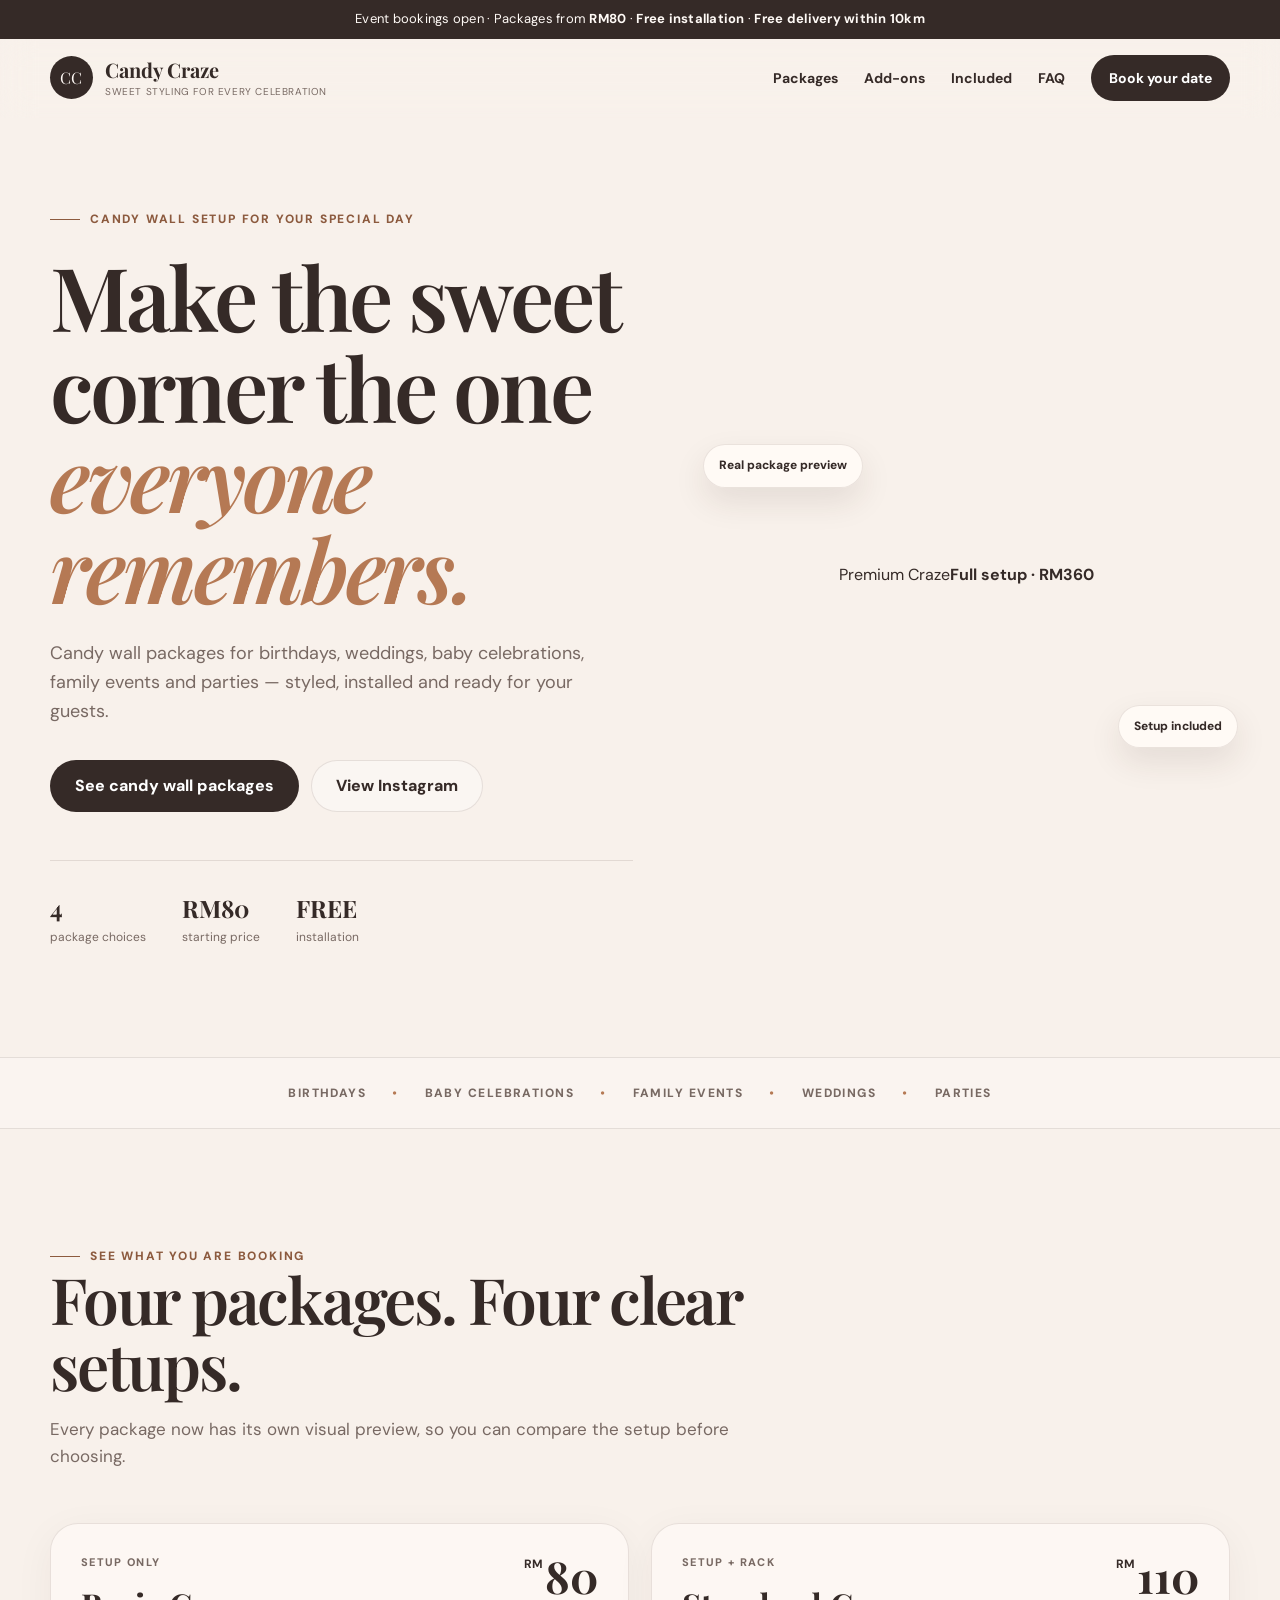
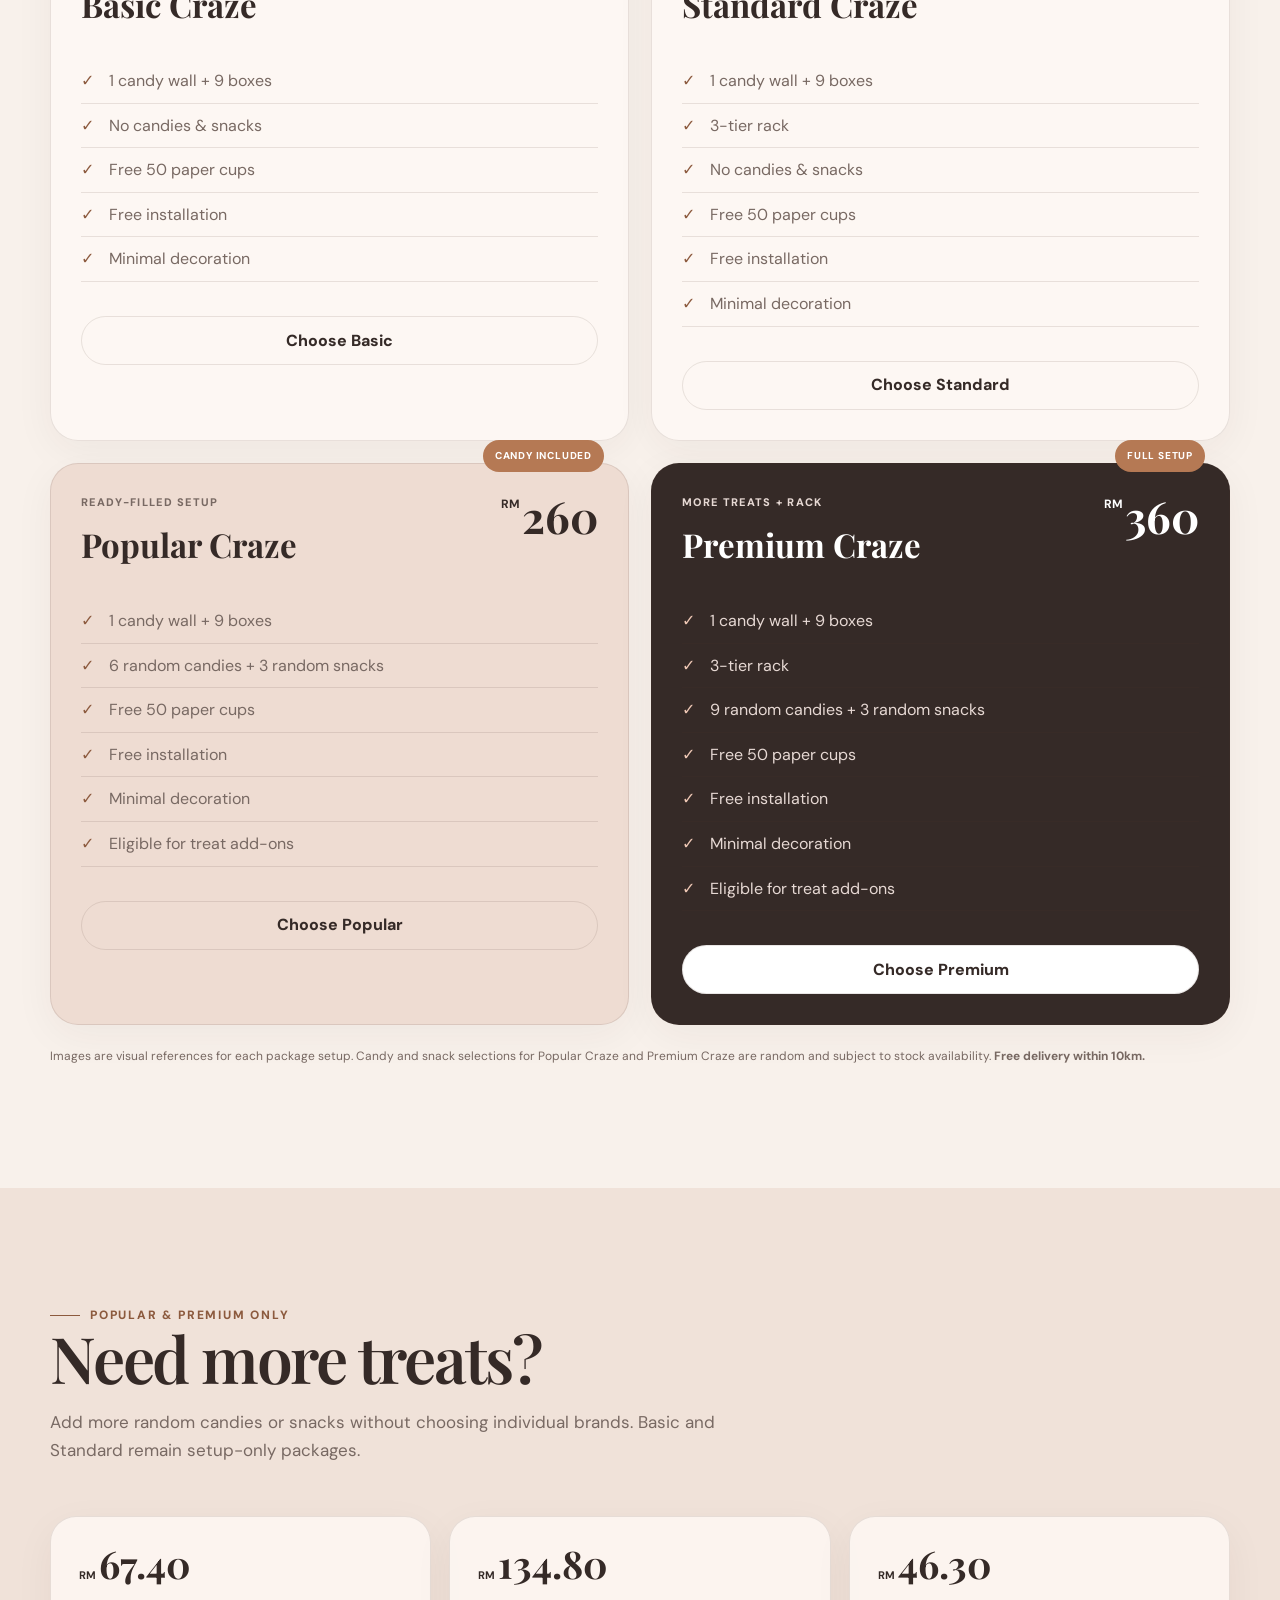
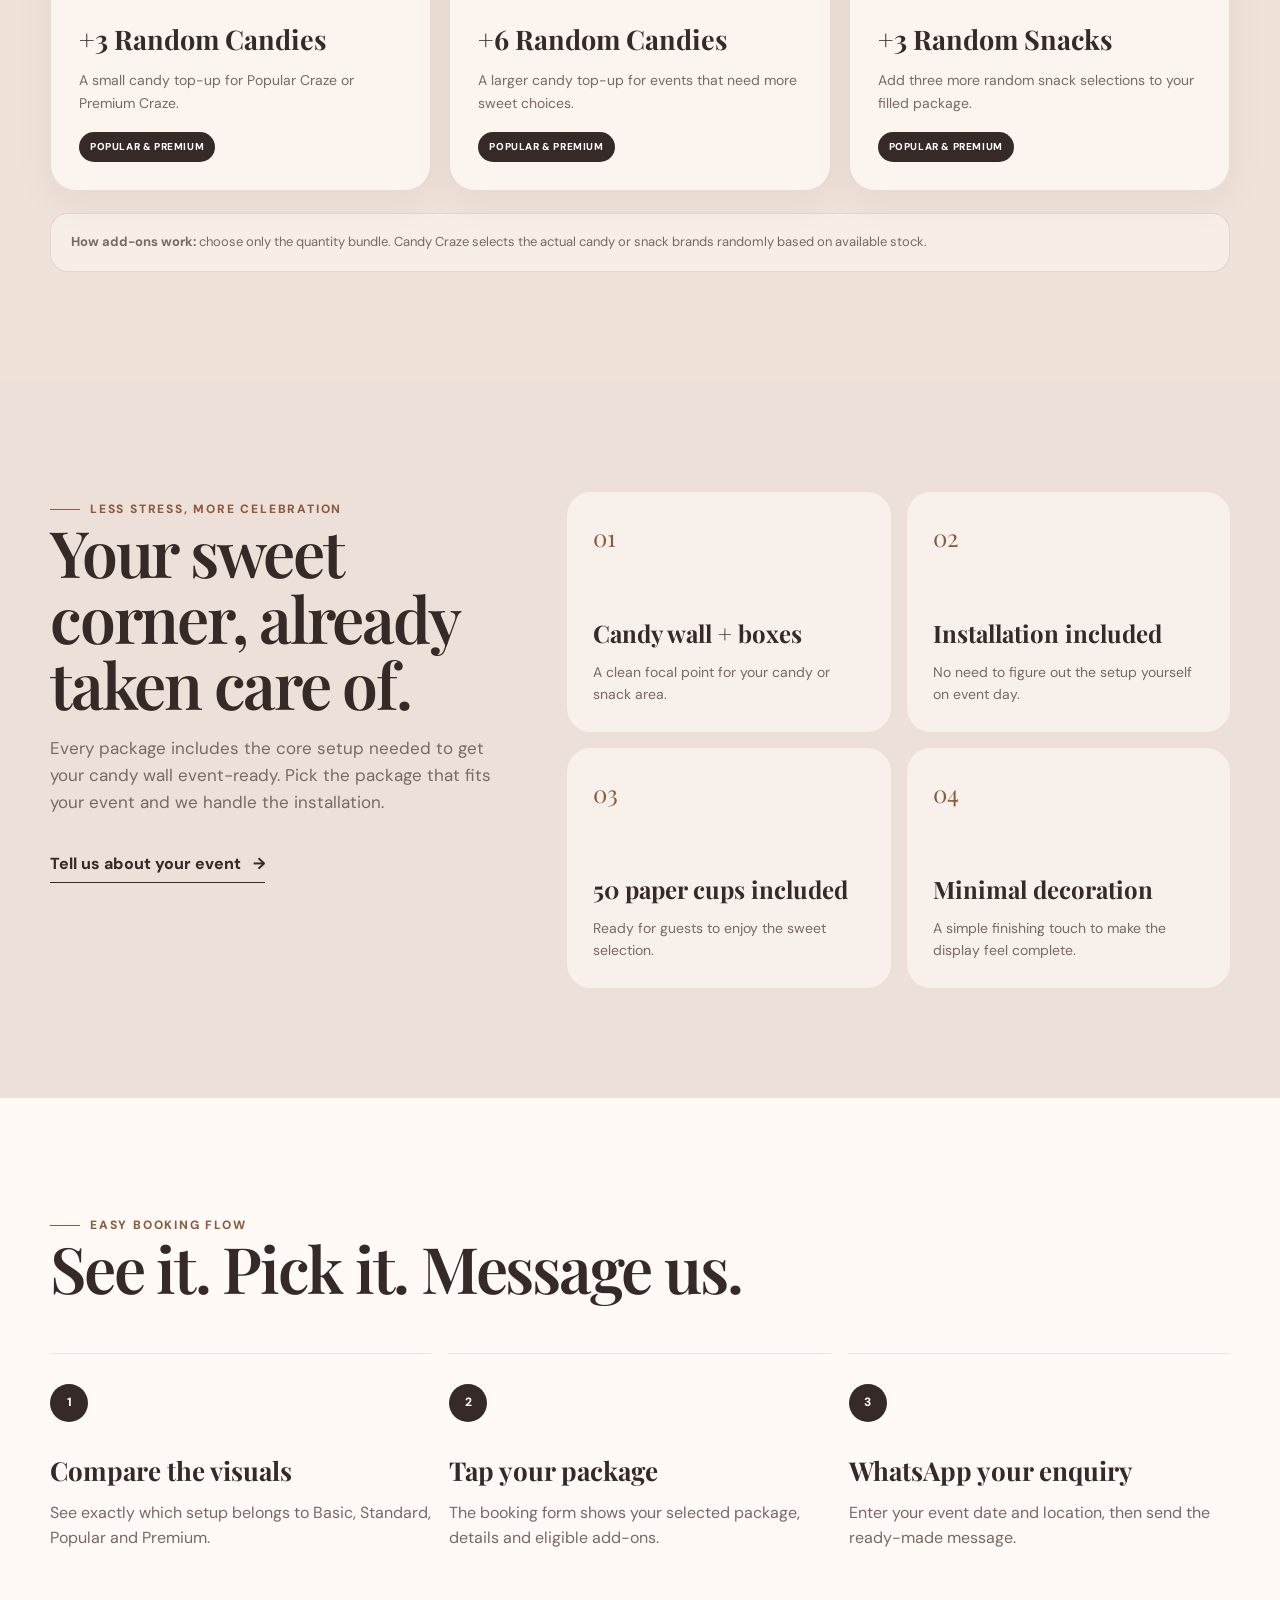
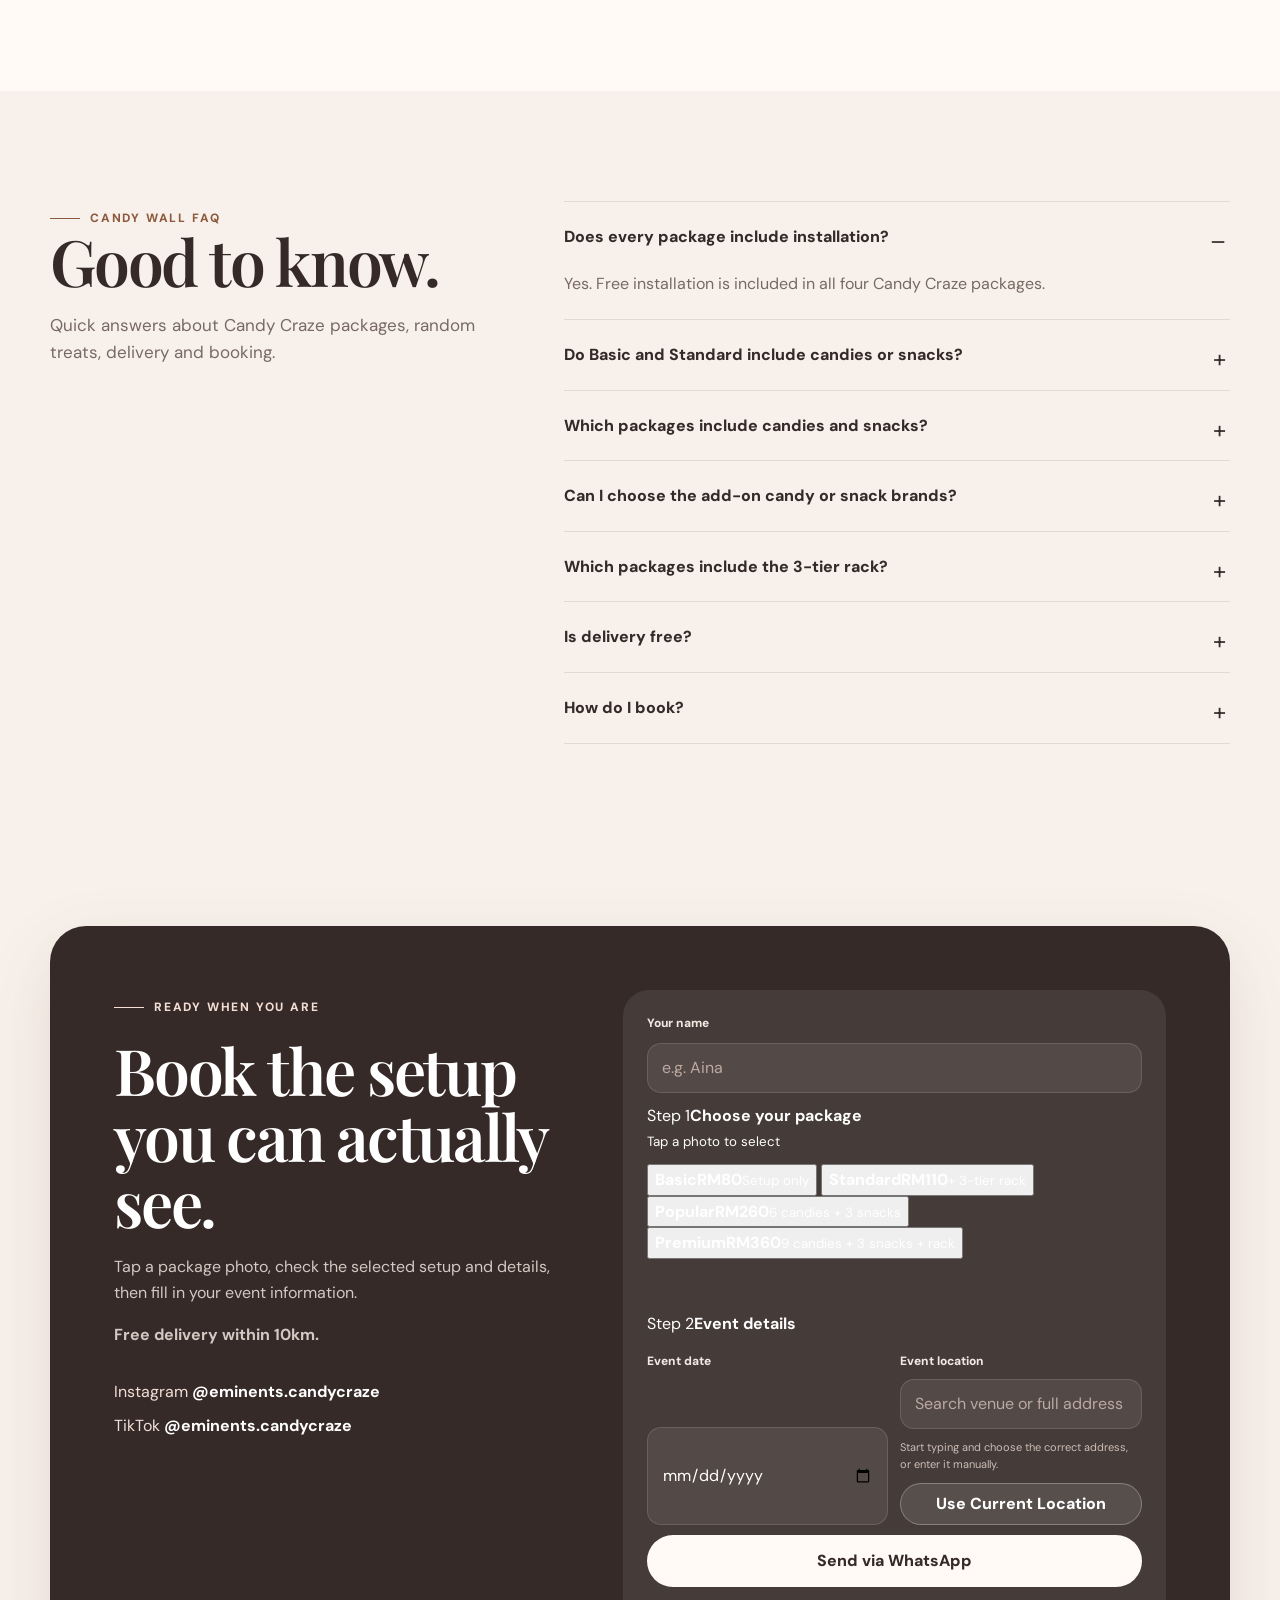
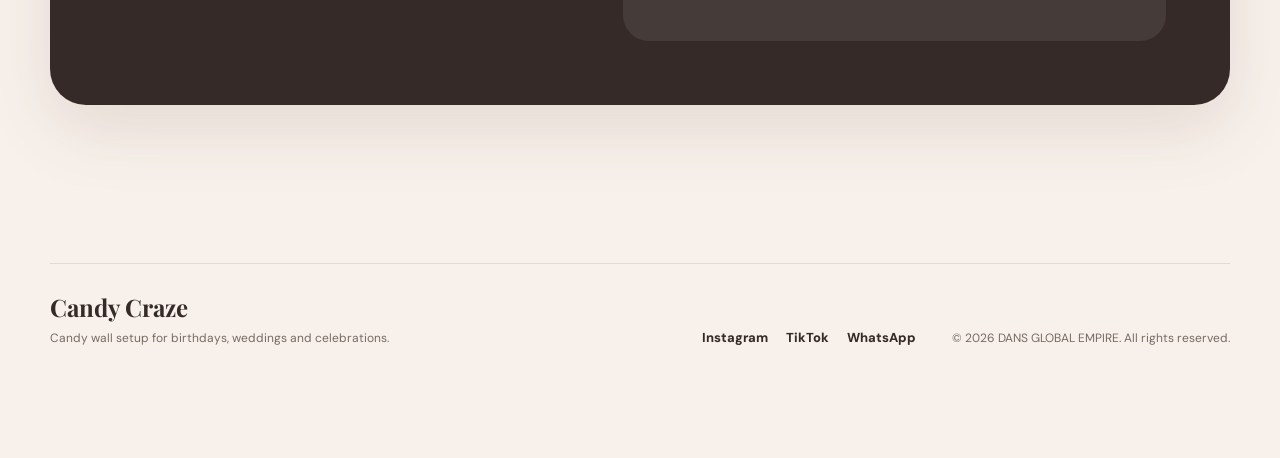
==== commit f65075ad: "Add package photos and visual booking selector" ====
--- a/index.html
+++ b/index.html
@@ -15,8 +15,10 @@
   <meta name="apple-mobile-web-app-title" content="Candy Craze">
   <link rel="canonical" href="https://candycraze.dansglobalempire.com/">
   <link rel="sitemap" type="application/xml" href="https://candycraze.dansglobalempire.com/sitemap.xml">
-  <link rel="icon" href="https://dansglobalempire.com/favicon/favicon.png" type="image/png">
-  <link rel="apple-touch-icon" href="https://dansglobalempire.com/favicon/favicon.png">
+  <link rel="icon" href="favicon.ico" sizes="any">
+  <link rel="icon" href="favicon.png" type="image/png" sizes="32x32">
+  <link rel="shortcut icon" href="favicon.ico">
+  <link rel="apple-touch-icon" href="favicon.png">
 
   <meta property="og:type" content="website">
   <meta property="og:locale" content="en_MY">
@@ -31,7 +33,7 @@
   <link rel="preconnect" href="https://fonts.googleapis.com">
   <link rel="preconnect" href="https://fonts.gstatic.com" crossorigin>
   <link href="https://fonts.googleapis.com/css2?family=DM+Sans:wght@400;500;600;700;800&family=Playfair+Display:ital,wght@0,600;0,700;1,600&display=swap" rel="stylesheet">
-  <link rel="stylesheet" href="styles.css?v=4">
+  <link rel="stylesheet" href="styles.css?v=5">
 
   <script type="application/ld+json">
   {
@@ -43,15 +45,8 @@
         "name":"Candy Craze",
         "url":"https://candycraze.dansglobalempire.com/",
         "telephone":"+601139376728",
-        "parentOrganization":{
-          "@type":"Organization",
-          "name":"DANS Global Empire",
-          "url":"https://dansglobalempire.com/"
-        },
-        "sameAs":[
-          "https://www.instagram.com/eminents.candycraze/",
-          "https://www.tiktok.com/@eminents.candycraze"
-        ]
+        "parentOrganization":{"@type":"Organization","name":"DANS Global Empire","url":"https://dansglobalempire.com/"},
+        "sameAs":["https://www.instagram.com/eminents.candycraze/","https://www.tiktok.com/@eminents.candycraze"]
       },
       {
         "@type":"WebSite",
@@ -94,7 +89,7 @@
           {"@type":"Question","name":"Which Candy Craze packages include candies and snacks?","acceptedAnswer":{"@type":"Answer","text":"Popular Craze includes 6 candies and 3 snacks. Premium Craze includes 9 candies and 3 snacks. Selections are random and subject to availability."}},
           {"@type":"Question","name":"Can I choose the add-on candy or snack brands?","acceptedAnswer":{"@type":"Answer","text":"No. Add-ons are available only for Popular Craze and Premium Craze. Customers choose the quantity bundle while Candy Craze provides a random assortment based on available stock."}},
           {"@type":"Question","name":"Is delivery free?","acceptedAnswer":{"@type":"Answer","text":"Free delivery is available within 10km."}},
-          {"@type":"Question","name":"How do I book Candy Craze?","acceptedAnswer":{"@type":"Answer","text":"Choose a package, select eligible add-ons if required, enter the event date and location, then send the pre-filled booking enquiry through WhatsApp."}}
+          {"@type":"Question","name":"How do I book Candy Craze?","acceptedAnswer":{"@type":"Answer","text":"Choose a package visually, select eligible add-ons if required, enter the event date and location, then send the pre-filled booking enquiry through WhatsApp."}}
         ]
       }
     ]
@@ -140,19 +135,12 @@
           </div>
         </div>
 
-        <div class="hero-visual reveal" aria-label="Decorative Candy Craze candy wall illustration">
-          <div class="soft-orb orb-one"></div><div class="soft-orb orb-two"></div>
-          <div class="visual-card">
-            <div class="visual-topline"><span>THE SWEET CORNER</span><span>✦</span></div>
-            <div class="candy-wall">
-              <div class="wall-sign">Candy<br><em>Craze</em></div>
-              <div class="jar-row"><div class="jar j1"><span></span><span></span><span></span></div><div class="jar j2"><span></span><span></span><span></span></div><div class="jar j3"><span></span><span></span><span></span></div></div>
-              <div class="jar-row lower"><div class="jar j4"><span></span><span></span><span></span></div><div class="jar j5"><span></span><span></span><span></span></div><div class="jar j6"><span></span><span></span><span></span></div></div>
-              <div class="stand-line"></div>
-            </div>
-            <div class="visual-note"><span>Styled with love</span><strong>for your celebration.</strong></div>
-          </div>
-          <div class="floating-pill pill-a">50 paper cups included</div>
+        <div class="hero-visual reveal">
+          <div class="hero-photo-frame">
+            <div class="package-photo premium-photo hero-photo" role="img" aria-label="Premium Craze candy wall setup with candies, snacks and 3-tier rack"></div>
+            <div class="hero-photo-label"><span>Premium Craze</span><strong>Full setup · RM360</strong></div>
+          </div>
+          <div class="floating-pill pill-a">Real package preview</div>
           <div class="floating-pill pill-b">Setup included</div>
         </div>
       </div>
@@ -162,32 +150,47 @@
 
     <section class="packages section-pad" id="packages" aria-labelledby="packages-title">
       <div class="shell">
-        <div class="section-heading reveal"><span class="eyebrow">Candy wall package prices</span><h2 id="packages-title">Four ways to make it sweet.</h2><p>Choose a simple candy wall setup or a ready-filled package with random candies and snacks.</p></div>
+        <div class="section-heading reveal"><span class="eyebrow">See what you are booking</span><h2 id="packages-title">Four packages. Four clear setups.</h2><p>Every package now has its own visual preview, so you can compare the setup before choosing.</p></div>
         <div class="package-grid">
           <article class="package-card reveal">
-            <div class="package-head"><div><span class="package-kicker">Simple setup</span><h3>Basic Craze</h3></div><div class="price"><small>RM</small>80</div></div>
-            <ul class="feature-list"><li>1 candy wall + 9 boxes</li><li>No candies & snacks</li><li>Free 50 paper cups</li><li>Free installation</li><li>Minimal decoration</li></ul>
-            <button class="select-package" type="button" data-package="Basic Craze — RM80">Choose Basic</button>
+            <div class="package-photo basic-photo package-card-photo" role="img" aria-label="Basic Craze candy wall setup without candies or snacks"></div>
+            <div class="package-body">
+              <div class="package-head"><div><span class="package-kicker">Setup only</span><h3>Basic Craze</h3></div><div class="price"><small>RM</small>80</div></div>
+              <ul class="feature-list"><li>1 candy wall + 9 boxes</li><li>No candies & snacks</li><li>Free 50 paper cups</li><li>Free installation</li><li>Minimal decoration</li></ul>
+              <button class="select-package" type="button" data-package="Basic Craze — RM80">Choose Basic</button>
+            </div>
           </article>
+
           <article class="package-card reveal">
-            <div class="package-head"><div><span class="package-kicker">Extra display</span><h3>Standard Craze</h3></div><div class="price"><small>RM</small>110</div></div>
-            <ul class="feature-list"><li>1 candy wall + 9 boxes</li><li>3-tier rack</li><li>No candies & snacks</li><li>Free 50 paper cups</li><li>Free installation</li><li>Minimal decoration</li></ul>
-            <button class="select-package" type="button" data-package="Standard Craze — RM110">Choose Standard</button>
+            <div class="package-photo standard-photo package-card-photo" role="img" aria-label="Standard Craze candy wall setup with 3-tier rack"></div>
+            <div class="package-body">
+              <div class="package-head"><div><span class="package-kicker">Setup + rack</span><h3>Standard Craze</h3></div><div class="price"><small>RM</small>110</div></div>
+              <ul class="feature-list"><li>1 candy wall + 9 boxes</li><li>3-tier rack</li><li>No candies & snacks</li><li>Free 50 paper cups</li><li>Free installation</li><li>Minimal decoration</li></ul>
+              <button class="select-package" type="button" data-package="Standard Craze — RM110">Choose Standard</button>
+            </div>
           </article>
+
           <article class="package-card featured reveal">
-            <div class="package-badge">Sweet-filled option</div>
-            <div class="package-head"><div><span class="package-kicker">Candy included</span><h3>Popular Craze</h3></div><div class="price"><small>RM</small>260</div></div>
-            <ul class="feature-list"><li>1 candy wall + 9 boxes</li><li>6 random candies + 3 random snacks</li><li>Free 50 paper cups</li><li>Free installation</li><li>Minimal decoration</li><li>Eligible for treat add-ons</li></ul>
-            <button class="select-package" type="button" data-package="Popular Craze — RM260">Choose Popular</button>
+            <div class="package-badge">Candy included</div>
+            <div class="package-photo popular-photo package-card-photo" role="img" aria-label="Popular Craze candy wall setup filled with random candies and snacks"></div>
+            <div class="package-body">
+              <div class="package-head"><div><span class="package-kicker">Ready-filled setup</span><h3>Popular Craze</h3></div><div class="price"><small>RM</small>260</div></div>
+              <ul class="feature-list"><li>1 candy wall + 9 boxes</li><li>6 random candies + 3 random snacks</li><li>Free 50 paper cups</li><li>Free installation</li><li>Minimal decoration</li><li>Eligible for treat add-ons</li></ul>
+              <button class="select-package" type="button" data-package="Popular Craze — RM260">Choose Popular</button>
+            </div>
           </article>
+
           <article class="package-card premium reveal">
             <div class="package-badge">Full setup</div>
-            <div class="package-head"><div><span class="package-kicker">More treats + display</span><h3>Premium Craze</h3></div><div class="price"><small>RM</small>360</div></div>
-            <ul class="feature-list"><li>1 candy wall + 9 boxes</li><li>3-tier rack</li><li>9 random candies + 3 random snacks</li><li>Free 50 paper cups</li><li>Free installation</li><li>Minimal decoration</li><li>Eligible for treat add-ons</li></ul>
-            <button class="select-package" type="button" data-package="Premium Craze — RM360">Choose Premium</button>
+            <div class="package-photo premium-photo package-card-photo" role="img" aria-label="Premium Craze candy wall setup filled with random candies and snacks plus 3-tier rack"></div>
+            <div class="package-body">
+              <div class="package-head"><div><span class="package-kicker">More treats + rack</span><h3>Premium Craze</h3></div><div class="price"><small>RM</small>360</div></div>
+              <ul class="feature-list"><li>1 candy wall + 9 boxes</li><li>3-tier rack</li><li>9 random candies + 3 random snacks</li><li>Free 50 paper cups</li><li>Free installation</li><li>Minimal decoration</li><li>Eligible for treat add-ons</li></ul>
+              <button class="select-package" type="button" data-package="Premium Craze — RM360">Choose Premium</button>
+            </div>
           </article>
         </div>
-        <p class="package-note reveal">Candy and snack selections for Popular Craze and Premium Craze are random and subject to stock availability. <strong>Free delivery within 10km.</strong></p>
+        <p class="package-note reveal">Images are visual references for each package setup. Candy and snack selections for Popular Craze and Premium Craze are random and subject to stock availability. <strong>Free delivery within 10km.</strong></p>
       </div>
     </section>
 
@@ -215,7 +218,7 @@
       </div>
     </section>
 
-    <section class="process section-pad" aria-labelledby="process-title"><div class="shell"><div class="section-heading reveal"><span class="eyebrow">Easy booking flow</span><h2 id="process-title">Pick. Message. Celebrate.</h2></div><div class="process-grid"><div class="process-step reveal"><span>1</span><h3>Choose your package</h3><p>Pick Basic, Standard, Popular or Premium.</p></div><div class="process-step reveal"><span>2</span><h3>Add extra treats</h3><p>If you choose Popular or Premium, add an eligible random treat bundle if needed.</p></div><div class="process-step reveal"><span>3</span><h3>WhatsApp your enquiry</h3><p>Enter your event details and send the ready-made message to Candy Craze.</p></div></div></div></section>
+    <section class="process section-pad" aria-labelledby="process-title"><div class="shell"><div class="section-heading reveal"><span class="eyebrow">Easy booking flow</span><h2 id="process-title">See it. Pick it. Message us.</h2></div><div class="process-grid"><div class="process-step reveal"><span>1</span><h3>Compare the visuals</h3><p>See exactly which setup belongs to Basic, Standard, Popular and Premium.</p></div><div class="process-step reveal"><span>2</span><h3>Tap your package</h3><p>The booking form shows your selected package, details and eligible add-ons.</p></div><div class="process-step reveal"><span>3</span><h3>WhatsApp your enquiry</h3><p>Enter your event date and location, then send the ready-made message.</p></div></div></div></section>
 
     <section class="faq section-pad" id="faq" aria-labelledby="faq-title">
       <div class="shell faq-grid">
@@ -227,24 +230,71 @@
           <details><summary>Can I choose the add-on candy or snack brands?</summary><p>No. Add-ons are only for Popular Craze and Premium Craze. You choose the quantity bundle while Candy Craze selects the actual brands randomly based on available stock.</p></details>
           <details><summary>Which packages include the 3-tier rack?</summary><p>Standard Craze and Premium Craze include the 3-tier rack.</p></details>
           <details><summary>Is delivery free?</summary><p>Free delivery is available within 10km.</p></details>
-          <details><summary>How do I book?</summary><p>Choose your package, select eligible add-ons if required, fill in your event date and location, then tap “Send via WhatsApp”.</p></details>
+          <details><summary>How do I book?</summary><p>Tap one of the four visual package choices, select eligible add-ons if required, fill in your event date and location, then tap “Send via WhatsApp”.</p></details>
         </div>
       </div>
     </section>
 
     <section class="booking section-pad" id="booking" aria-labelledby="booking-title">
       <div class="shell booking-card reveal">
-        <div class="booking-copy"><span class="eyebrow light">Ready when you are</span><h2 id="booking-title">Book your Candy Craze setup.</h2><p>Fill in your event details and we’ll open WhatsApp with the enquiry ready to send.</p><p class="delivery-note"><strong>Free delivery within 10km.</strong></p><div class="social-links"><a href="https://www.instagram.com/eminents.candycraze/" target="_blank" rel="noopener noreferrer">Instagram <strong>@eminents.candycraze</strong></a><a href="https://www.tiktok.com/@eminents.candycraze" target="_blank" rel="noopener noreferrer">TikTok <strong>@eminents.candycraze</strong></a></div></div>
+        <div class="booking-copy">
+          <span class="eyebrow light">Ready when you are</span>
+          <h2 id="booking-title">Book the setup you can actually see.</h2>
+          <p>Tap a package photo, check the selected setup and details, then fill in your event information.</p>
+          <p class="delivery-note"><strong>Free delivery within 10km.</strong></p>
+          <div class="social-links"><a href="https://www.instagram.com/eminents.candycraze/" target="_blank" rel="noopener noreferrer">Instagram <strong>@eminents.candycraze</strong></a><a href="https://www.tiktok.com/@eminents.candycraze" target="_blank" rel="noopener noreferrer">TikTok <strong>@eminents.candycraze</strong></a></div>
+        </div>
+
         <form class="booking-form" id="bookingForm">
-          <label for="customerName">Your name</label><input type="text" id="customerName" placeholder="e.g. Aina" autocomplete="name" required>
-          <label for="packageSelect">Package</label><select id="packageSelect" required><option value="">Choose a package</option><option>Basic Craze — RM80</option><option>Standard Craze — RM110</option><option>Popular Craze — RM260</option><option>Premium Craze — RM360</option></select>
+          <label for="customerName">Your name</label>
+          <input type="text" id="customerName" placeholder="e.g. Aina" autocomplete="name" required>
+
+          <div class="booking-package-head">
+            <div><span class="booking-step">Step 1</span><strong>Choose your package</strong></div>
+            <small>Tap a photo to select</small>
+          </div>
+
+          <div class="booking-package-selector" id="bookingPackageSelector" role="radiogroup" aria-label="Choose Candy Craze package">
+            <button class="booking-package-option" type="button" data-package="Basic Craze — RM80" aria-pressed="false">
+              <span class="package-photo basic-photo booking-thumb" aria-hidden="true"></span>
+              <span class="booking-option-copy"><strong>Basic</strong><b>RM80</b><small>Setup only</small></span>
+            </button>
+            <button class="booking-package-option" type="button" data-package="Standard Craze — RM110" aria-pressed="false">
+              <span class="package-photo standard-photo booking-thumb" aria-hidden="true"></span>
+              <span class="booking-option-copy"><strong>Standard</strong><b>RM110</b><small>+ 3-tier rack</small></span>
+            </button>
+            <button class="booking-package-option" type="button" data-package="Popular Craze — RM260" aria-pressed="false">
+              <span class="package-photo popular-photo booking-thumb" aria-hidden="true"></span>
+              <span class="booking-option-copy"><strong>Popular</strong><b>RM260</b><small>6 candies + 3 snacks</small></span>
+            </button>
+            <button class="booking-package-option" type="button" data-package="Premium Craze — RM360" aria-pressed="false">
+              <span class="package-photo premium-photo booking-thumb" aria-hidden="true"></span>
+              <span class="booking-option-copy"><strong>Premium</strong><b>RM360</b><small>9 candies + 3 snacks + rack</small></span>
+            </button>
+          </div>
+          <input type="hidden" id="packageSelect" value="">
+          <p class="package-choice-error" id="packageChoiceError" aria-live="polite"></p>
+
+          <div class="booking-package-preview" id="bookingPackagePreview" hidden>
+            <div class="package-photo premium-photo booking-preview-photo" id="bookingPreviewPhoto" role="img" aria-label="Selected package preview"></div>
+            <div class="booking-preview-copy">
+              <span>Selected package</span>
+              <div class="booking-preview-title"><h3 id="bookingPreviewName">Premium Craze</h3><strong id="bookingPreviewPrice">RM360</strong></div>
+              <p id="bookingPreviewSummary"></p>
+              <div class="booking-preview-tags" id="bookingPreviewTags"></div>
+            </div>
+          </div>
+
           <div class="booking-addons" id="bookingAddons" hidden>
             <div class="booking-addons-head"><strong>Optional add-ons</strong><span>Popular & Premium only</span></div>
             <p>Random selection. Choose quantity only.</p>
             <div class="addon-form-row"><div><label for="candyAddon">Extra candies</label><select id="candyAddon"><option value="">No extra candies</option><option value="candy3">+3 Random Candies — RM67.40</option><option value="candy6">+6 Random Candies — RM134.80</option></select></div><div><label for="snackAddon">Extra snacks</label><select id="snackAddon"><option value="">No extra snacks</option><option value="snack3">+3 Random Snacks — RM46.30</option></select></div></div>
             <div class="addon-summary" id="addonSummary" aria-live="polite"></div>
           </div>
+
+          <div class="booking-package-head details-head"><div><span class="booking-step">Step 2</span><strong>Event details</strong></div></div>
           <div class="form-row"><div><label for="eventDate">Event date</label><input type="date" id="eventDate" required></div><div class="location-field"><label for="eventLocation">Event location</label><input type="text" id="eventLocation" placeholder="Search venue or full address" autocomplete="off" aria-autocomplete="list" required><div class="location-suggestions" id="locationSuggestions" role="listbox" hidden></div><small id="locationHelper">Start typing and choose the correct address, or enter it manually.</small><button class="location-button" id="currentLocationButton" type="button">Use Current Location</button></div></div>
+
           <button class="button button-light" type="submit">Send via WhatsApp</button>
           <p class="form-status" id="formStatus" aria-live="polite"></p>
           <noscript><p class="noscript">JavaScript is required for the automatic booking form. <a href="https://wa.me/601139376728">WhatsApp Candy Craze directly.</a></p></noscript>
@@ -255,6 +305,6 @@
 
   <footer class="footer"><div class="shell footer-wrap"><div><strong>Candy Craze</strong><p>Candy wall setup for birthdays, weddings and celebrations.</p></div><div class="footer-social"><a href="https://www.instagram.com/eminents.candycraze/" target="_blank" rel="noopener noreferrer">Instagram</a><a href="https://www.tiktok.com/@eminents.candycraze" target="_blank" rel="noopener noreferrer">TikTok</a><a href="https://wa.me/601139376728" target="_blank" rel="noopener noreferrer">WhatsApp</a></div><small>© <span id="year"></span> DANS GLOBAL EMPIRE. All rights reserved.</small></div></footer>
   <a class="mobile-book" href="#booking">Book Candy Craze</a>
-  <script src="script.js?v=4" defer></script>
+  <script src="script.js?v=5" defer></script>
 </body>
-</html>+</html>
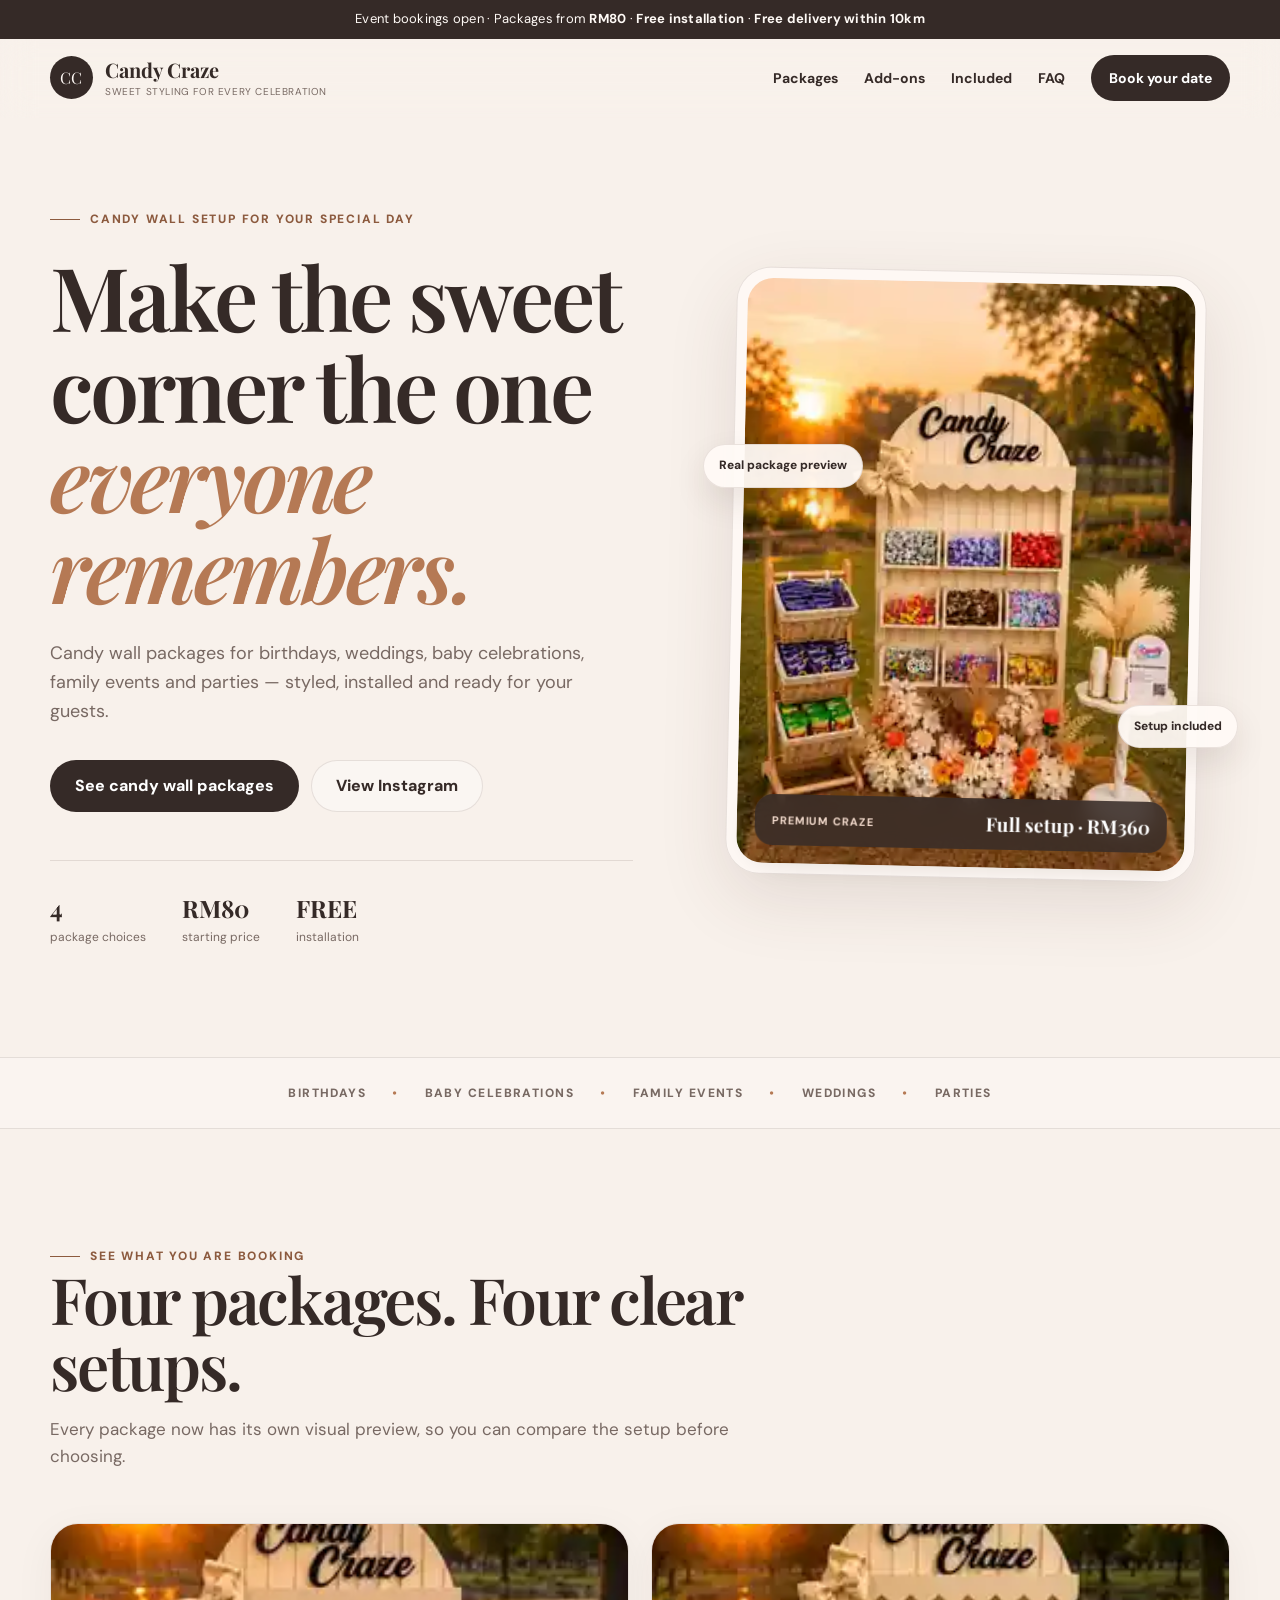
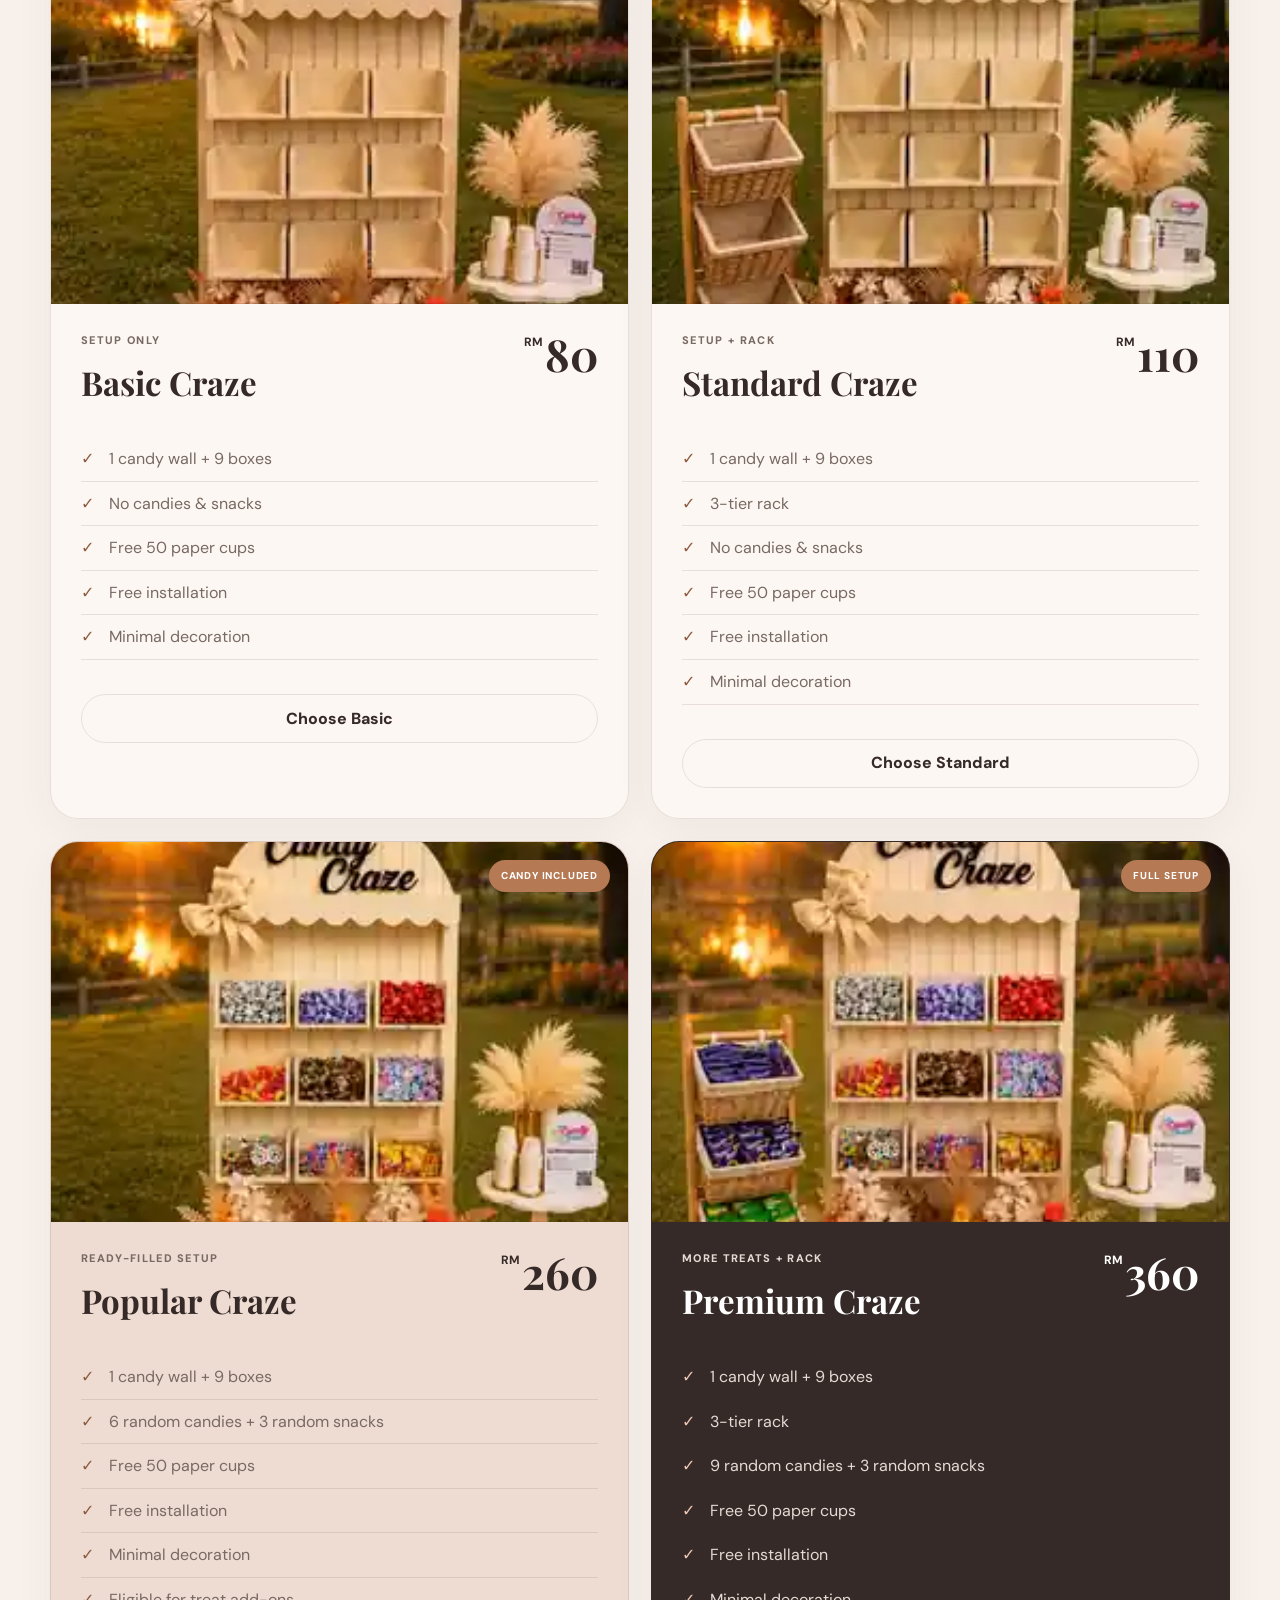
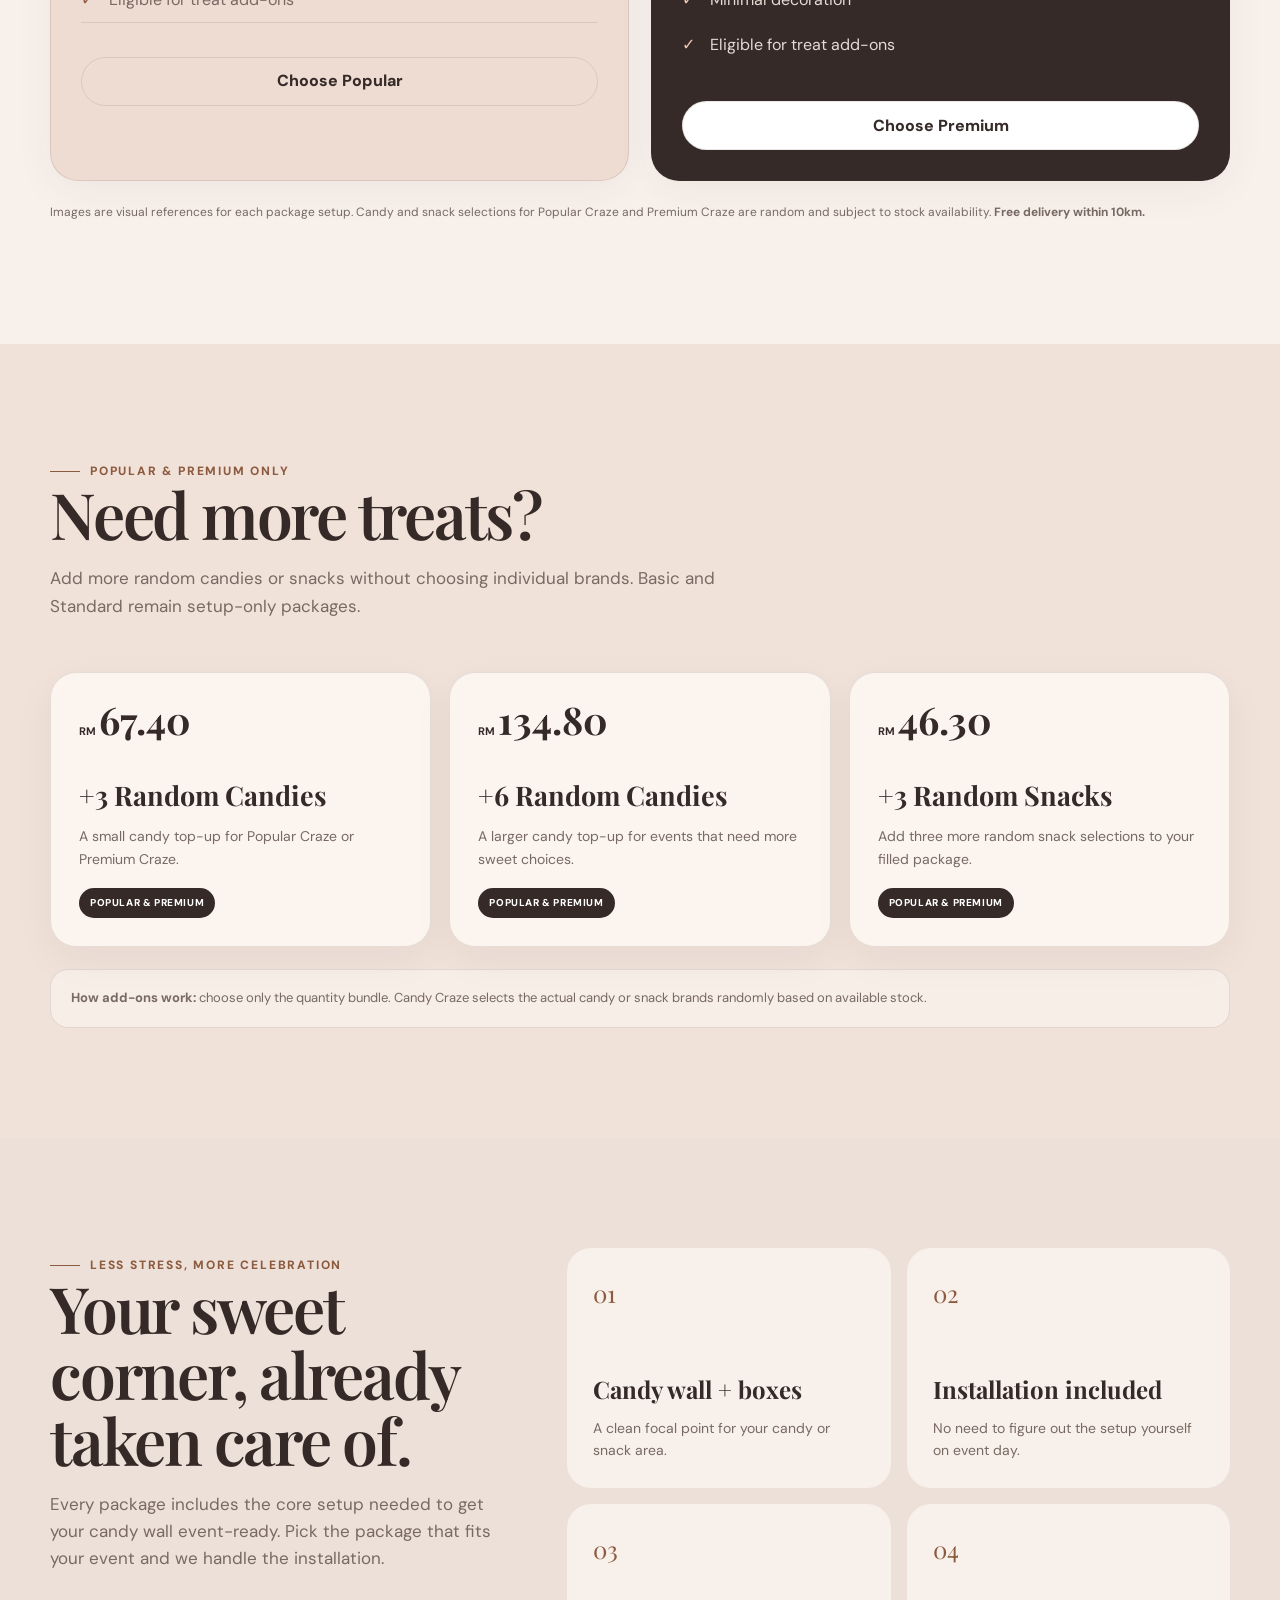
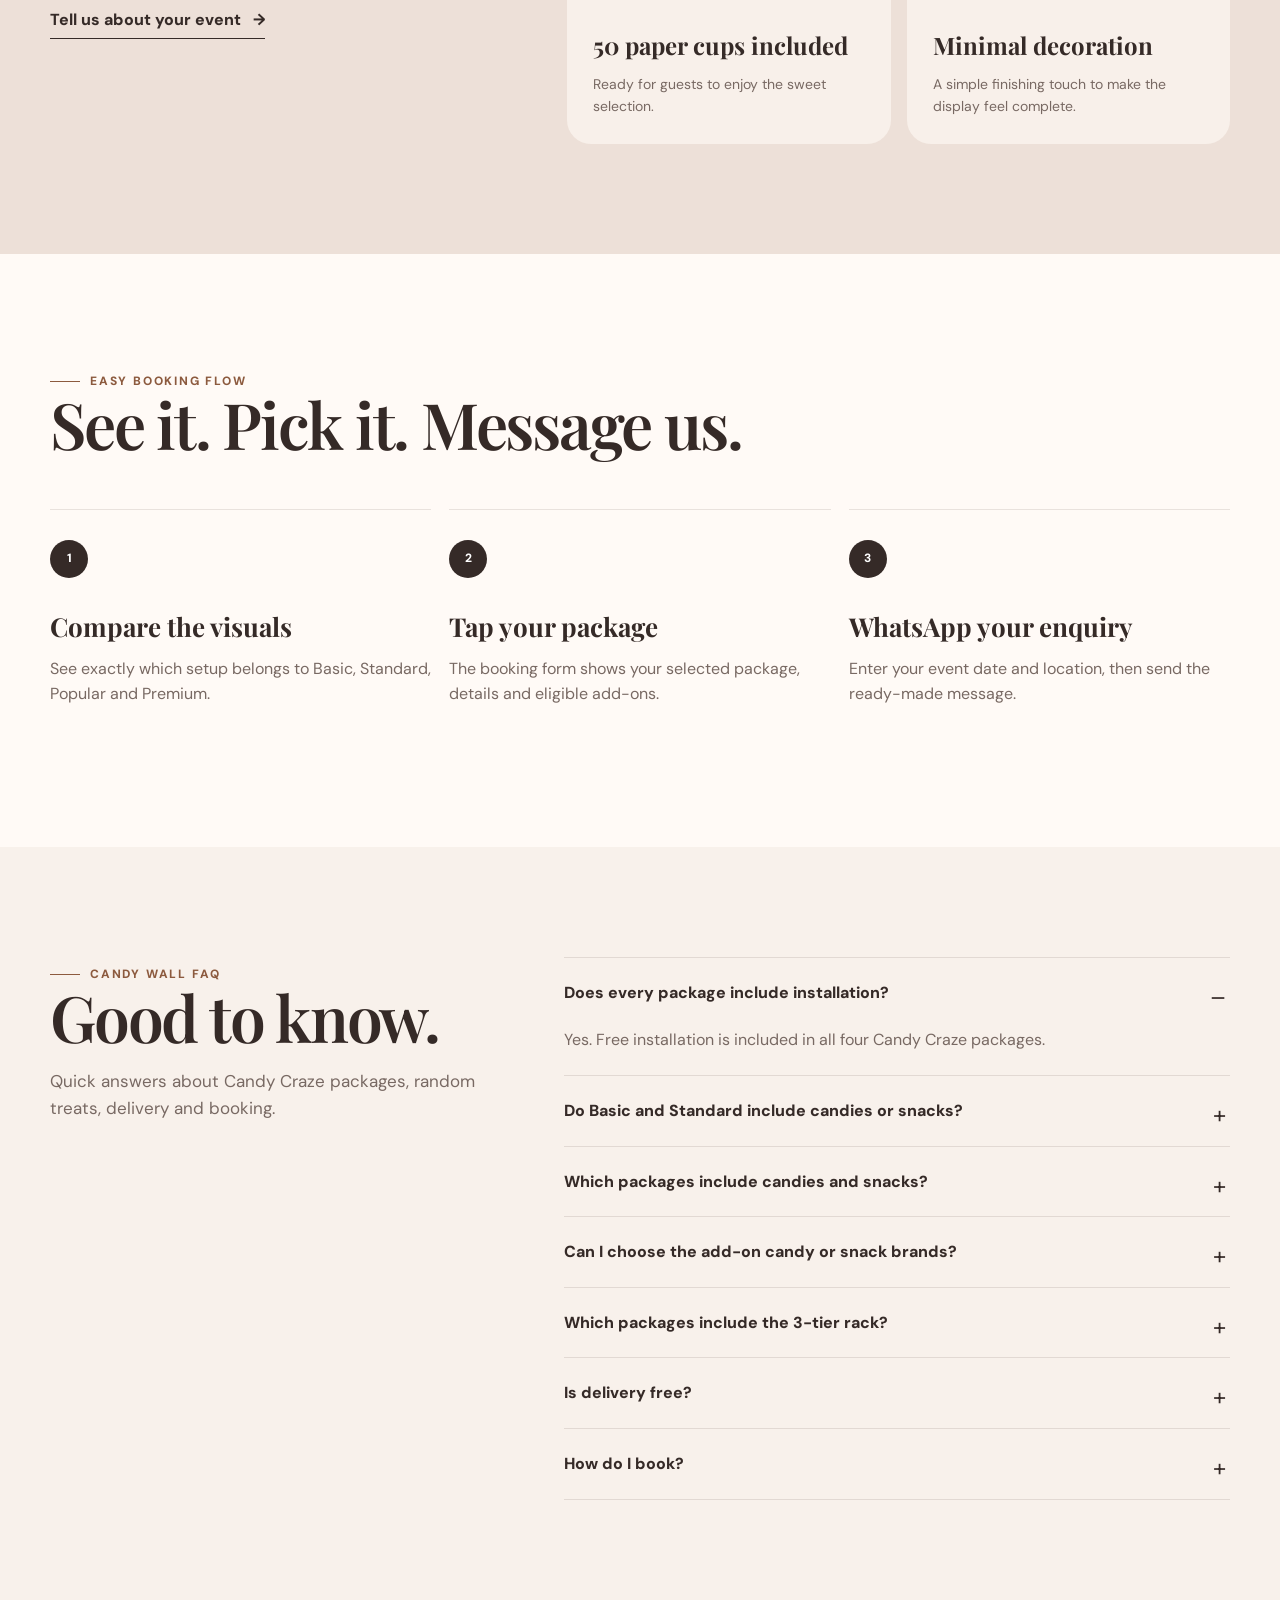
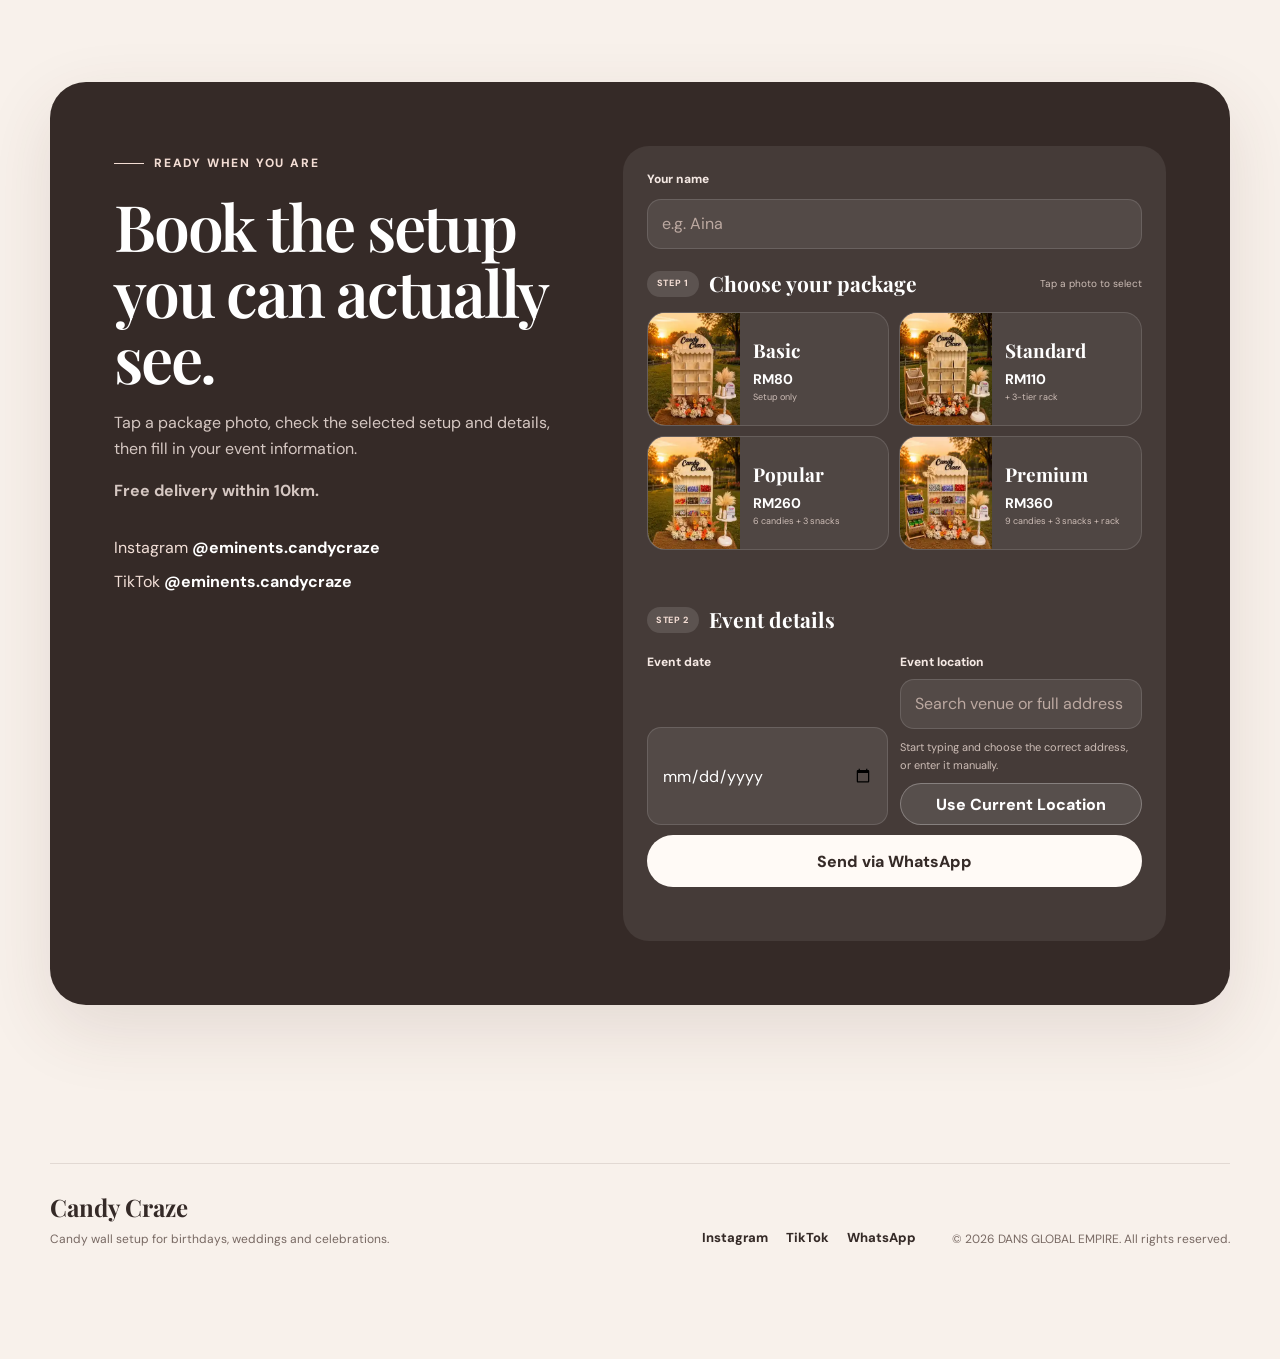
==== commit 2409209f: "Load package photos directly in Candy Craze preview" ====
--- a/index.html
+++ b/index.html
@@ -34,6 +34,7 @@
   <link rel="preconnect" href="https://fonts.gstatic.com" crossorigin>
   <link href="https://fonts.googleapis.com/css2?family=DM+Sans:wght@400;500;600;700;800&family=Playfair+Display:ital,wght@0,600;0,700;1,600&display=swap" rel="stylesheet">
   <link rel="stylesheet" href="styles.css?v=5">
+  <link rel="stylesheet" href="visual-booking.css?v=2">
 
   <script type="application/ld+json">
   {
@@ -305,6 +306,7 @@
 
   <footer class="footer"><div class="shell footer-wrap"><div><strong>Candy Craze</strong><p>Candy wall setup for birthdays, weddings and celebrations.</p></div><div class="footer-social"><a href="https://www.instagram.com/eminents.candycraze/" target="_blank" rel="noopener noreferrer">Instagram</a><a href="https://www.tiktok.com/@eminents.candycraze" target="_blank" rel="noopener noreferrer">TikTok</a><a href="https://wa.me/601139376728" target="_blank" rel="noopener noreferrer">WhatsApp</a></div><small>© <span id="year"></span> DANS GLOBAL EMPIRE. All rights reserved.</small></div></footer>
   <a class="mobile-book" href="#booking">Book Candy Craze</a>
+  <script src="package-image-loader.js?v=1" defer></script>
   <script src="script.js?v=5" defer></script>
 </body>
 </html>
--- a/visual-booking.css
+++ b/visual-booking.css
@@ -0,0 +1,23 @@
+/* Candy Craze package visuals + visual booking selector */
+.package-photo{background-image:url('assets/packages/candy-craze-packages.webp');background-repeat:no-repeat;background-size:400% auto;background-position-y:center;background-color:#e9d8ca}
+.basic-photo{background-position-x:0%}.standard-photo{background-position-x:33.333%}.popular-photo{background-position-x:66.667%}.premium-photo{background-position-x:100%}
+
+/* Hero real package preview */
+.hero-photo-frame{position:relative;width:min(470px,92%);padding:10px;border:1px solid rgba(67,42,34,.12);border-radius:34px;background:rgba(255,250,246,.86);box-shadow:var(--shadow);transform:rotate(1.2deg)}
+.hero-photo{width:100%;height:585px;border-radius:26px;background-size:400% auto;background-position-y:center}
+.hero-photo-label{position:absolute;left:28px;right:28px;bottom:28px;display:flex;align-items:flex-end;justify-content:space-between;gap:18px;padding:15px 17px;border-radius:18px;background:rgba(53,42,39,.86);color:#fff;backdrop-filter:blur(10px);box-shadow:0 12px 30px rgba(30,20,17,.18)}
+.hero-photo-label span{font-size:11px;font-weight:800;letter-spacing:.08em;text-transform:uppercase;color:#f0d8ca}.hero-photo-label strong{font-family:"Playfair Display",serif;font-size:19px;line-height:1.1;text-align:right}
+
+/* Package cards now lead with the matching image */
+.package-card{overflow:hidden;padding:0}.package-card-photo{width:100%;height:380px;border-bottom:1px solid var(--line);background-size:400% auto;background-position-y:center;transition:transform .35s ease}.package-card:hover .package-card-photo{transform:scale(1.015)}.package-body{padding:28px 30px 30px}.package-card .package-badge{top:18px;right:18px;transform:none;z-index:3;box-shadow:0 8px 22px rgba(53,42,39,.16)}.package-card.premium .package-body{background:var(--ink)}
+
+/* Booking package selector */
+.booking-package-head{display:flex;align-items:center;justify-content:space-between;gap:18px;margin-top:8px}.booking-package-head>div{display:flex;align-items:center;gap:10px}.booking-package-head strong{font-family:"Playfair Display",serif;font-size:21px}.booking-package-head small{color:#cdbdb6;font-size:10px}.booking-step{display:inline-grid;place-items:center;min-width:52px;height:26px;padding:0 9px;border-radius:999px;background:rgba(255,255,255,.12);color:#f3ddd4;font-size:9px;font-weight:800;letter-spacing:.07em;text-transform:uppercase}.details-head{margin-top:10px;padding-top:4px}
+.booking-package-selector{display:grid;grid-template-columns:repeat(2,minmax(0,1fr));gap:10px;margin:2px 0 4px}.booking-package-option{position:relative;display:grid;grid-template-columns:92px 1fr;align-items:stretch;min-height:112px;padding:0;overflow:hidden;border:1px solid rgba(255,255,255,.13);border-radius:18px;background:rgba(255,255,255,.06);color:#fff;text-align:left;cursor:pointer;transition:border-color .2s ease,background .2s ease,transform .2s ease,box-shadow .2s ease}.booking-package-option:hover{transform:translateY(-2px);border-color:rgba(255,255,255,.28);background:rgba(255,255,255,.09)}.booking-package-option.is-selected,.booking-package-option[aria-pressed="true"]{border-color:#e8b99f;background:rgba(232,185,159,.14);box-shadow:0 0 0 2px rgba(232,185,159,.14)}.booking-package-option.is-selected::after,.booking-package-option[aria-pressed="true"]::after{content:"✓";position:absolute;top:8px;left:8px;display:grid;place-items:center;width:23px;height:23px;border-radius:50%;background:#fff;color:#352a27;font-size:12px;font-weight:900;box-shadow:0 5px 14px rgba(0,0,0,.18)}.booking-thumb{display:block;width:92px;height:100%;min-height:112px;background-size:400% auto;background-position-y:center}.booking-option-copy{display:grid;align-content:center;gap:2px;padding:12px 13px}.booking-option-copy strong{font-family:"Playfair Display",serif;font-size:19px}.booking-option-copy b{font-size:14px}.booking-option-copy small{color:#cdbdb6;font-size:9px;line-height:1.25}.package-choice-error{min-height:16px;margin:-1px 0 0;color:#ffcfbf;font-size:11px}
+
+/* Selected package confirmation */
+.booking-package-preview{display:grid;grid-template-columns:150px 1fr;gap:18px;align-items:stretch;margin:4px 0 6px;padding:12px;border:1px solid rgba(255,255,255,.14);border-radius:20px;background:rgba(255,255,255,.075)}.booking-package-preview[hidden]{display:none}.booking-preview-photo{min-height:190px;border-radius:14px;background-size:400% auto;background-position-y:center}.booking-preview-copy{align-self:center;padding:5px 7px 5px 0}.booking-preview-copy>span{color:#e2c8bb;font-size:9px;font-weight:800;letter-spacing:.09em;text-transform:uppercase}.booking-preview-title{display:flex;align-items:baseline;justify-content:space-between;gap:14px;margin:5px 0 6px}.booking-preview-title h3{margin:0;font-family:"Playfair Display",serif;font-size:25px}.booking-preview-title strong{font-family:"Playfair Display",serif;font-size:22px;color:#f3ddd4;white-space:nowrap}.booking-preview-copy p{margin:0;color:#d7c8c1;font-size:11px;line-height:1.5}.booking-preview-tags{display:flex;flex-wrap:wrap;gap:6px;margin-top:11px}.booking-preview-tags span{padding:5px 8px;border:1px solid rgba(255,255,255,.12);border-radius:999px;background:rgba(255,255,255,.07);color:#f3e7e1;font-size:9px;font-weight:700}
+
+@media(max-width:980px){.hero-photo{height:560px}.package-card-photo{height:340px}.booking-package-selector{grid-template-columns:repeat(2,minmax(0,1fr))}}
+@media(max-width:760px){.hero-photo-frame{width:min(410px,94%)}.hero-photo{height:500px}.hero-photo-label{left:20px;right:20px;bottom:20px;padding:13px 14px}.hero-photo-label strong{font-size:16px}.package-card-photo{height:355px}.package-body{padding:24px 22px 26px}.package-card .package-badge{position:absolute;margin:0}.booking-package-head{align-items:flex-end}.booking-package-head>div{display:grid;gap:7px}.booking-package-selector{grid-template-columns:1fr 1fr;gap:8px}.booking-package-option{grid-template-columns:1fr;min-height:0}.booking-thumb{width:100%;height:128px;min-height:128px}.booking-option-copy{padding:10px 11px 12px}.booking-option-copy strong{font-size:17px}.booking-package-preview{grid-template-columns:112px 1fr;gap:13px}.booking-preview-photo{min-height:165px}.booking-preview-title{display:grid;gap:2px}.booking-preview-title h3{font-size:21px}.booking-preview-title strong{font-size:18px}.booking-preview-tags span{font-size:8px}}
+@media(max-width:430px){.booking-package-selector{grid-template-columns:1fr 1fr}.booking-thumb{height:116px;min-height:116px}.booking-option-copy small{font-size:8px}.booking-package-preview{grid-template-columns:96px 1fr}.booking-preview-photo{min-height:152px}.package-card-photo{height:330px}}
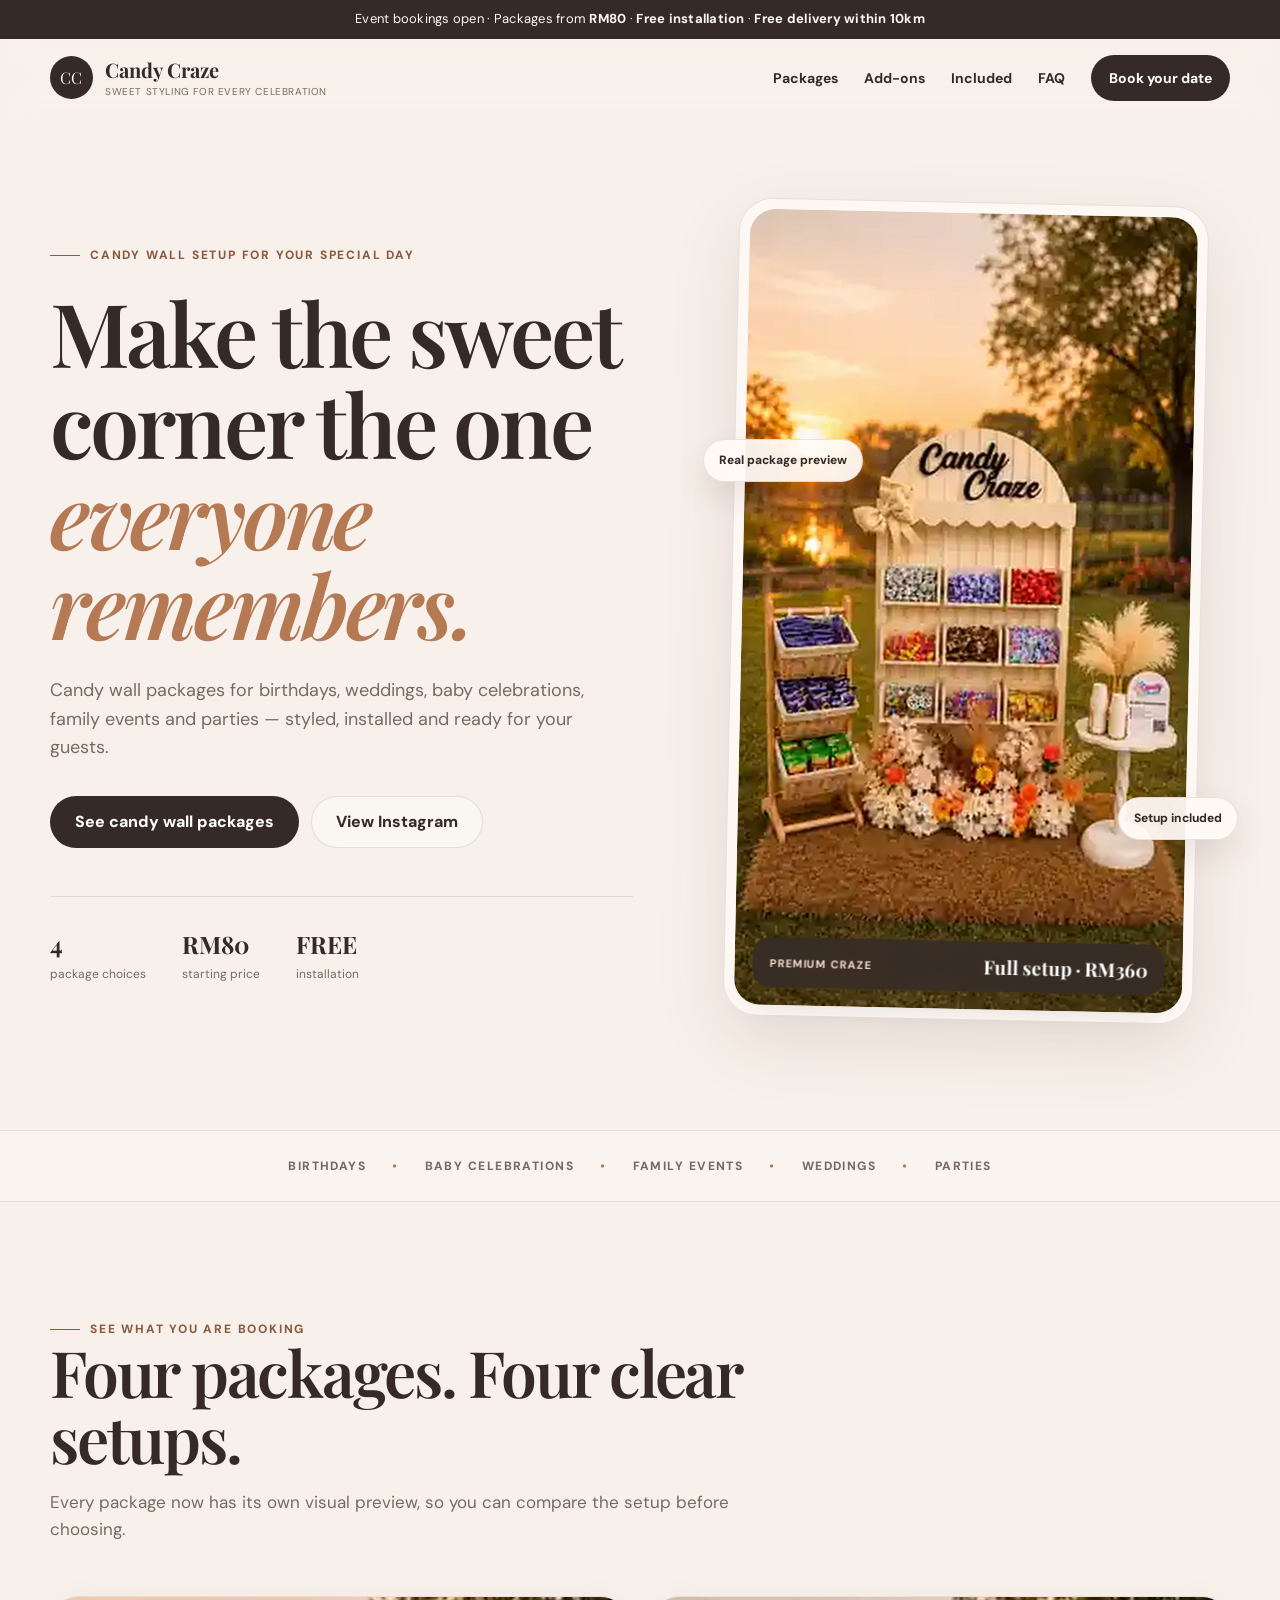
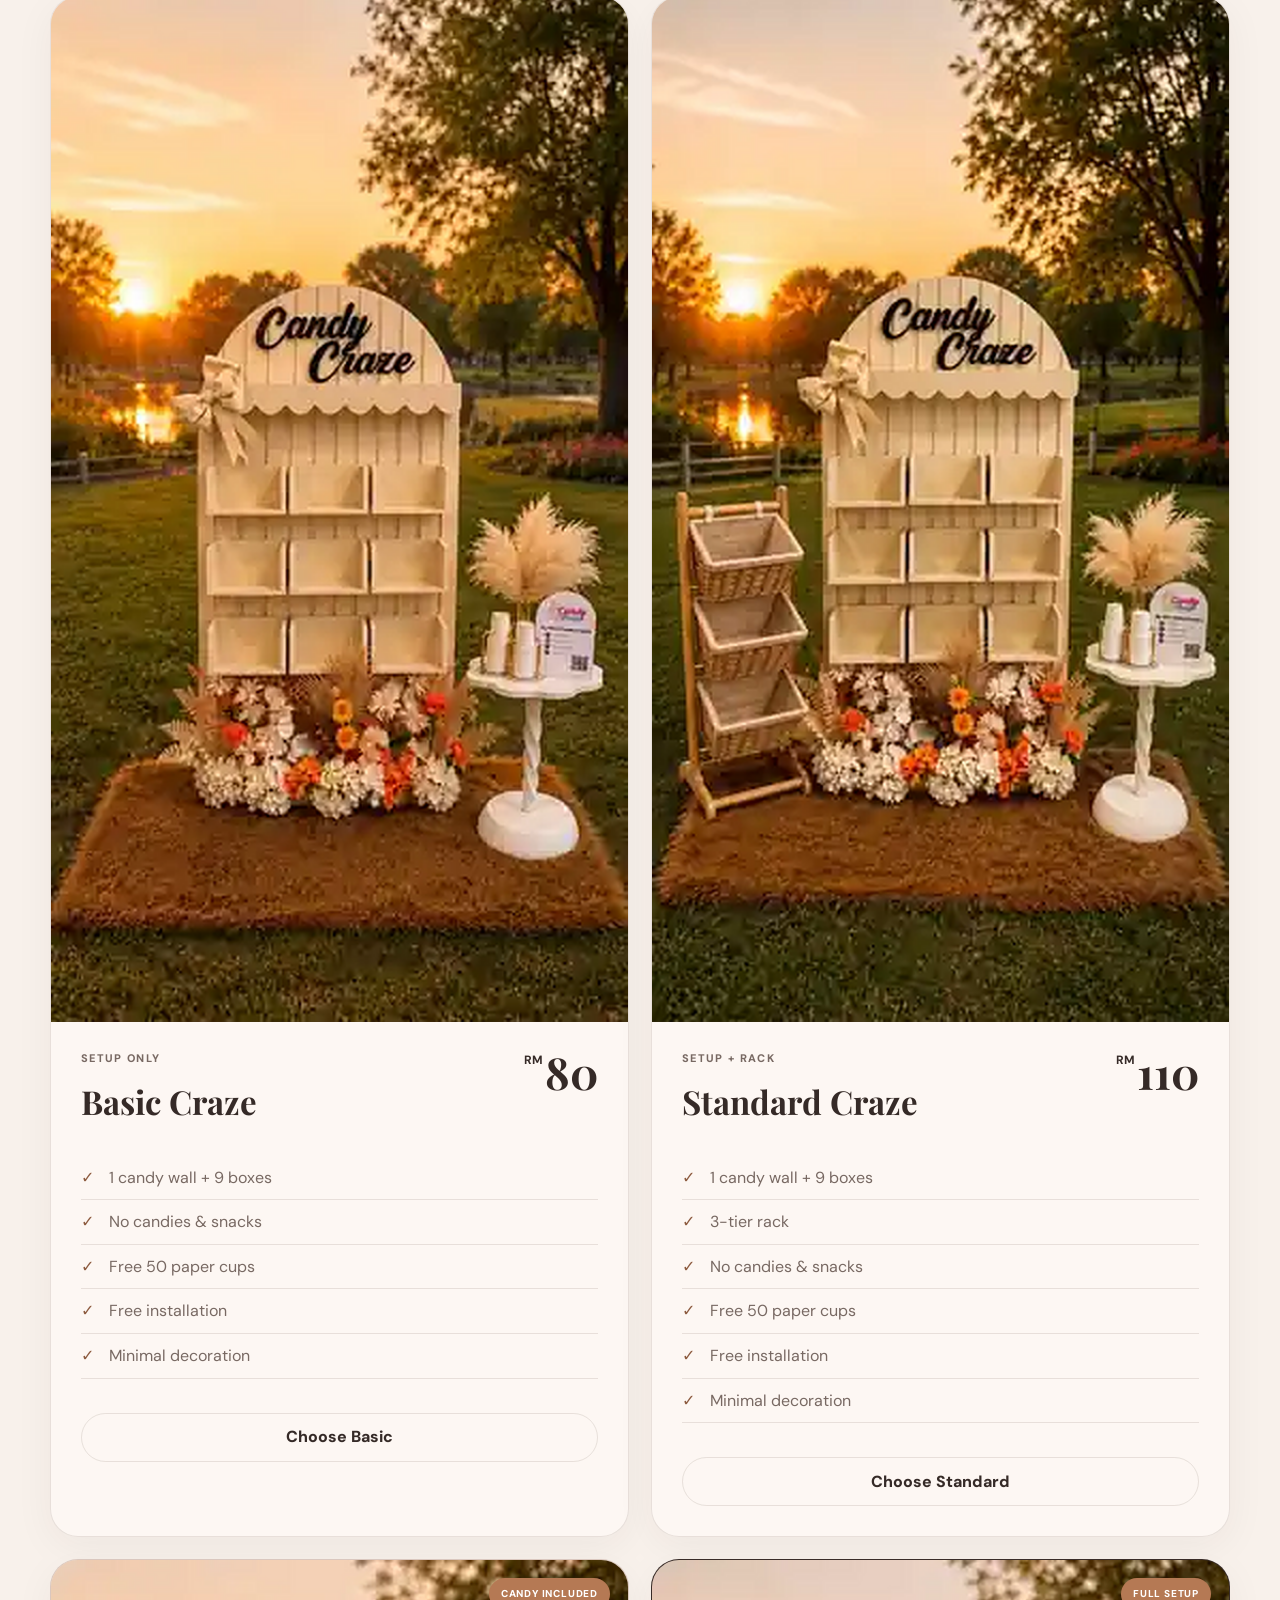
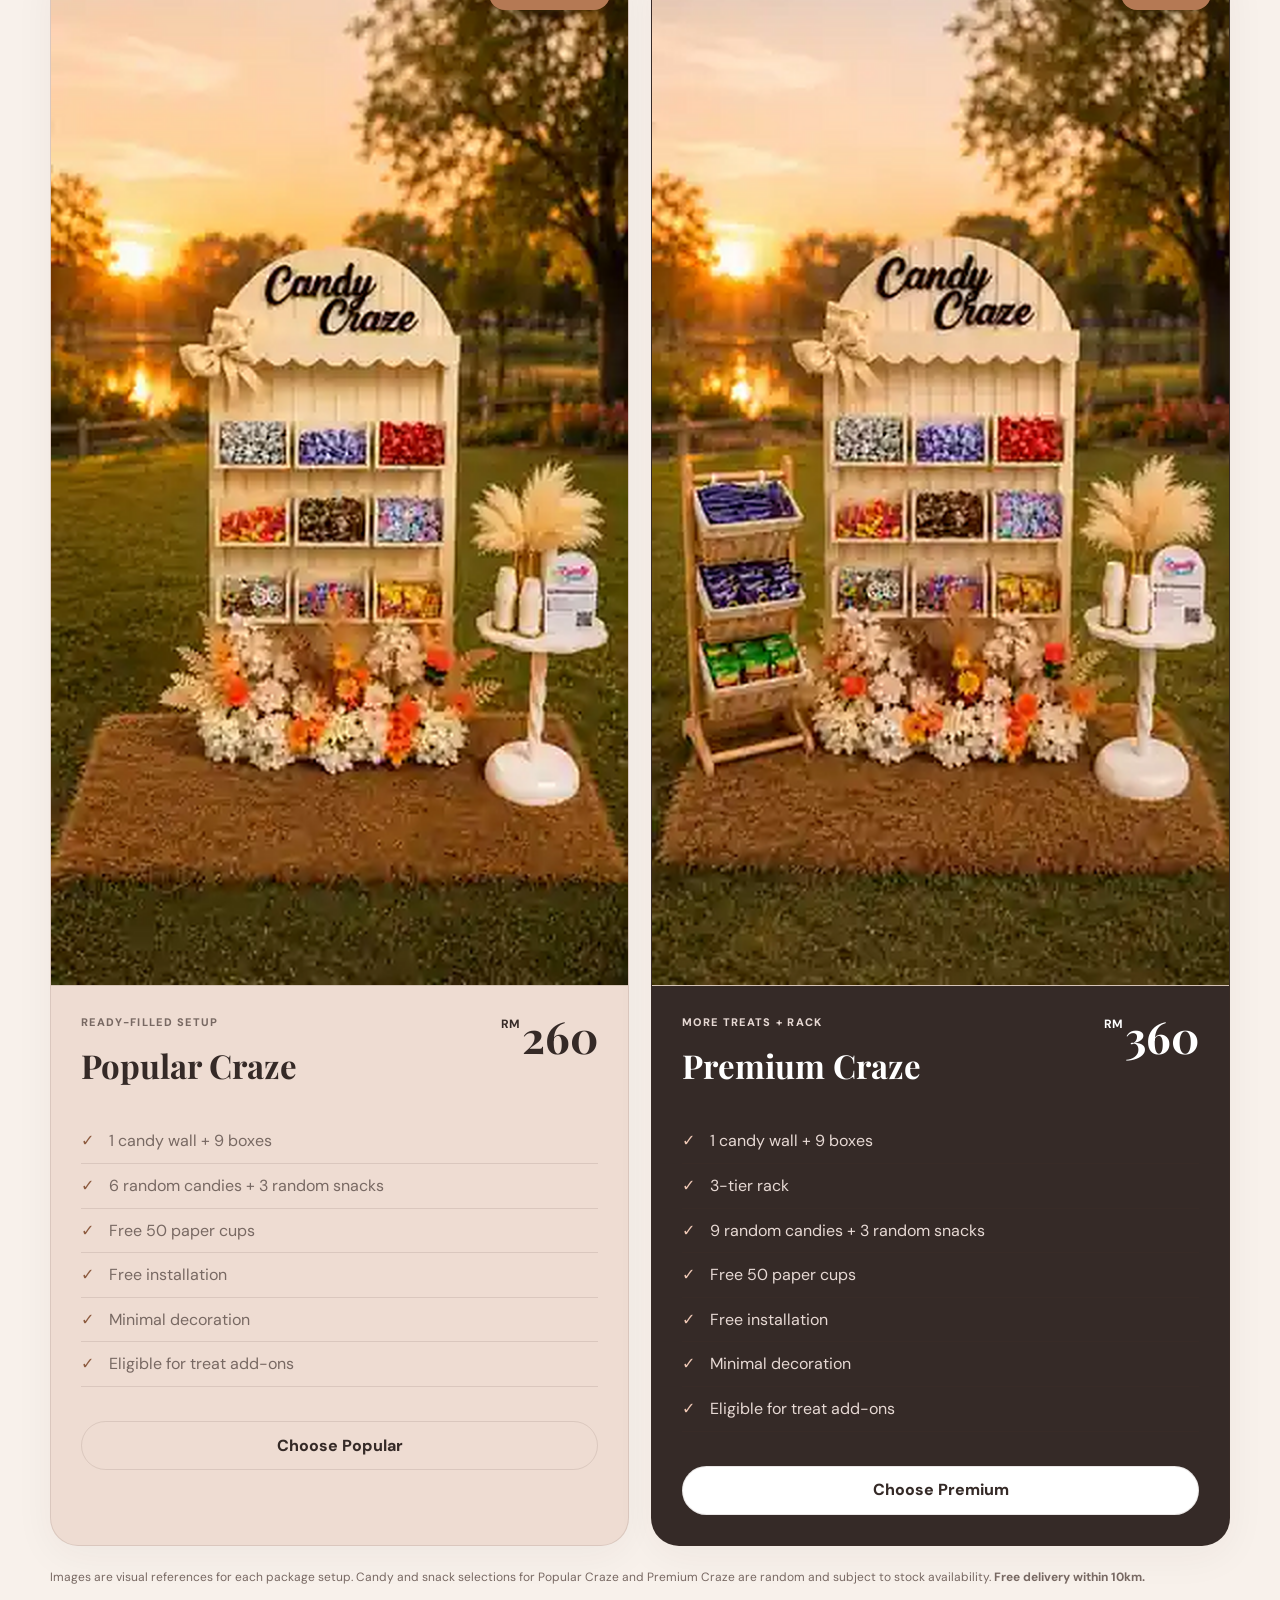
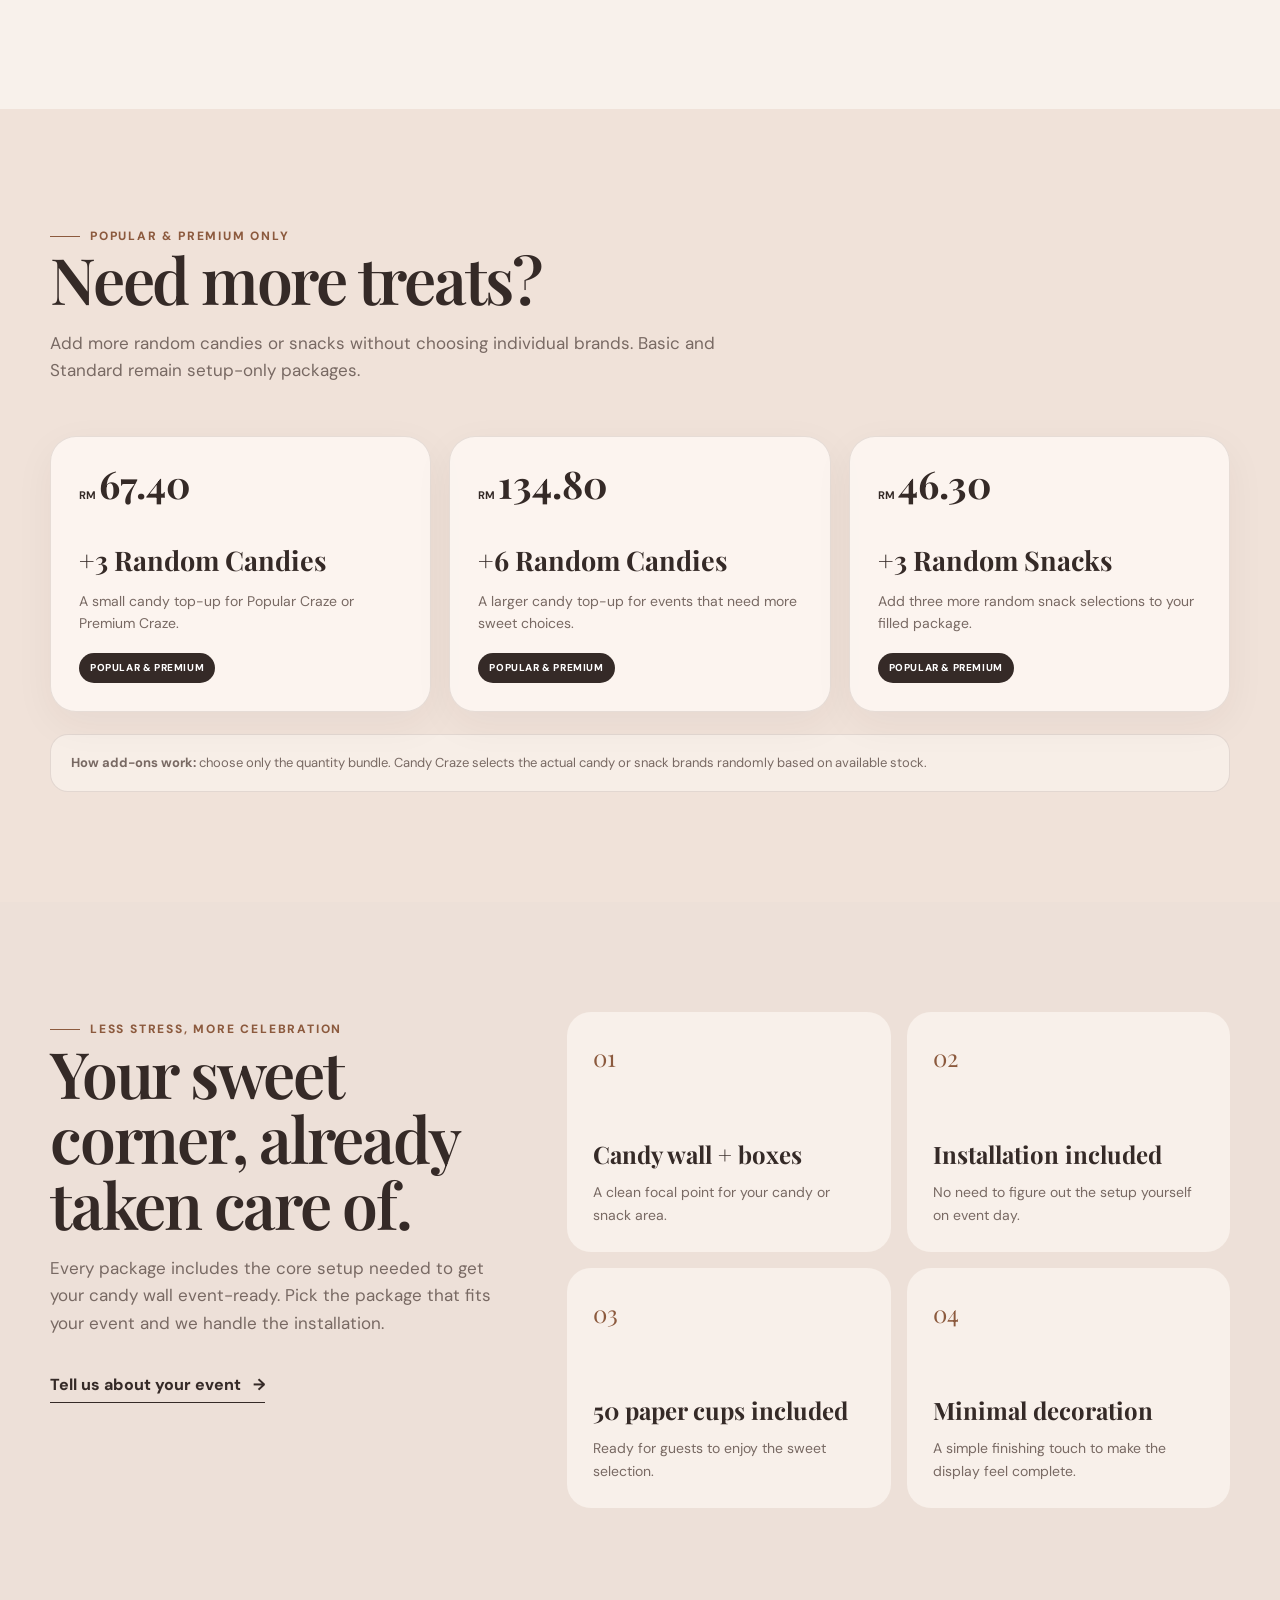
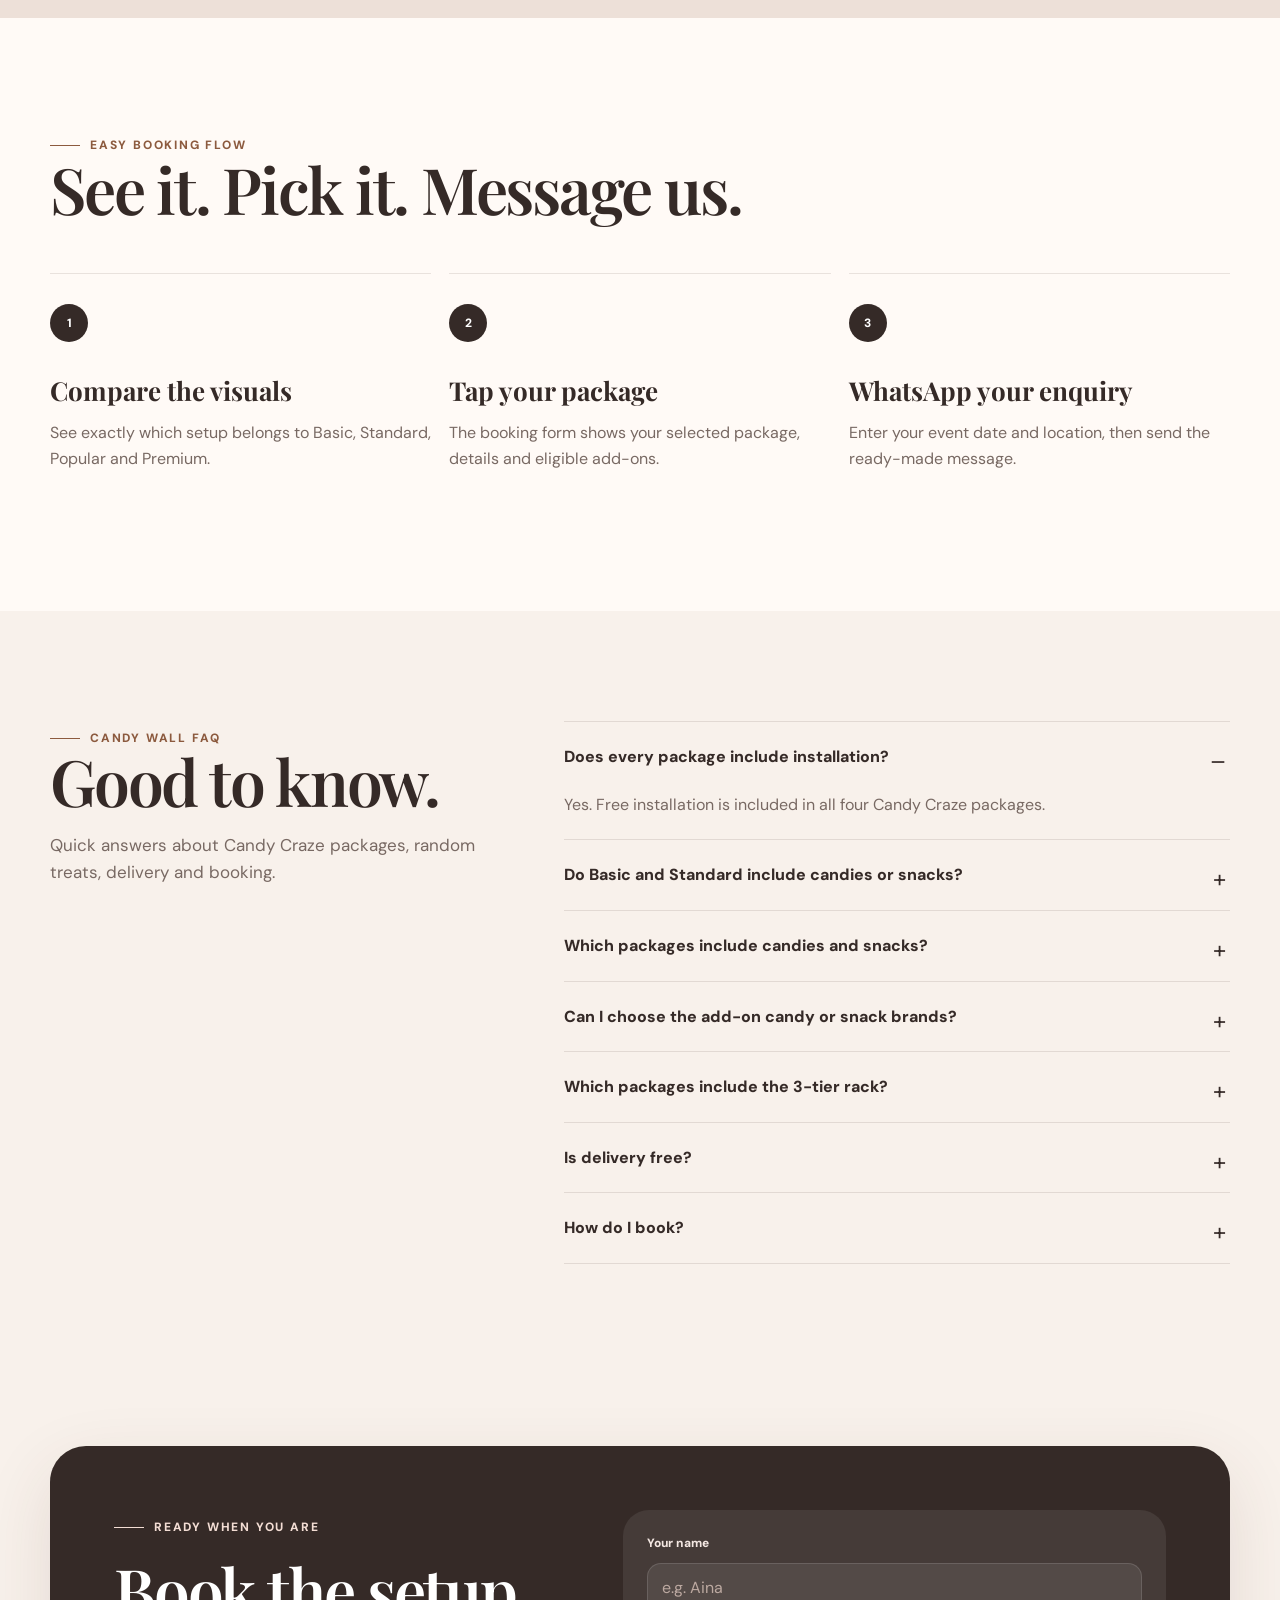
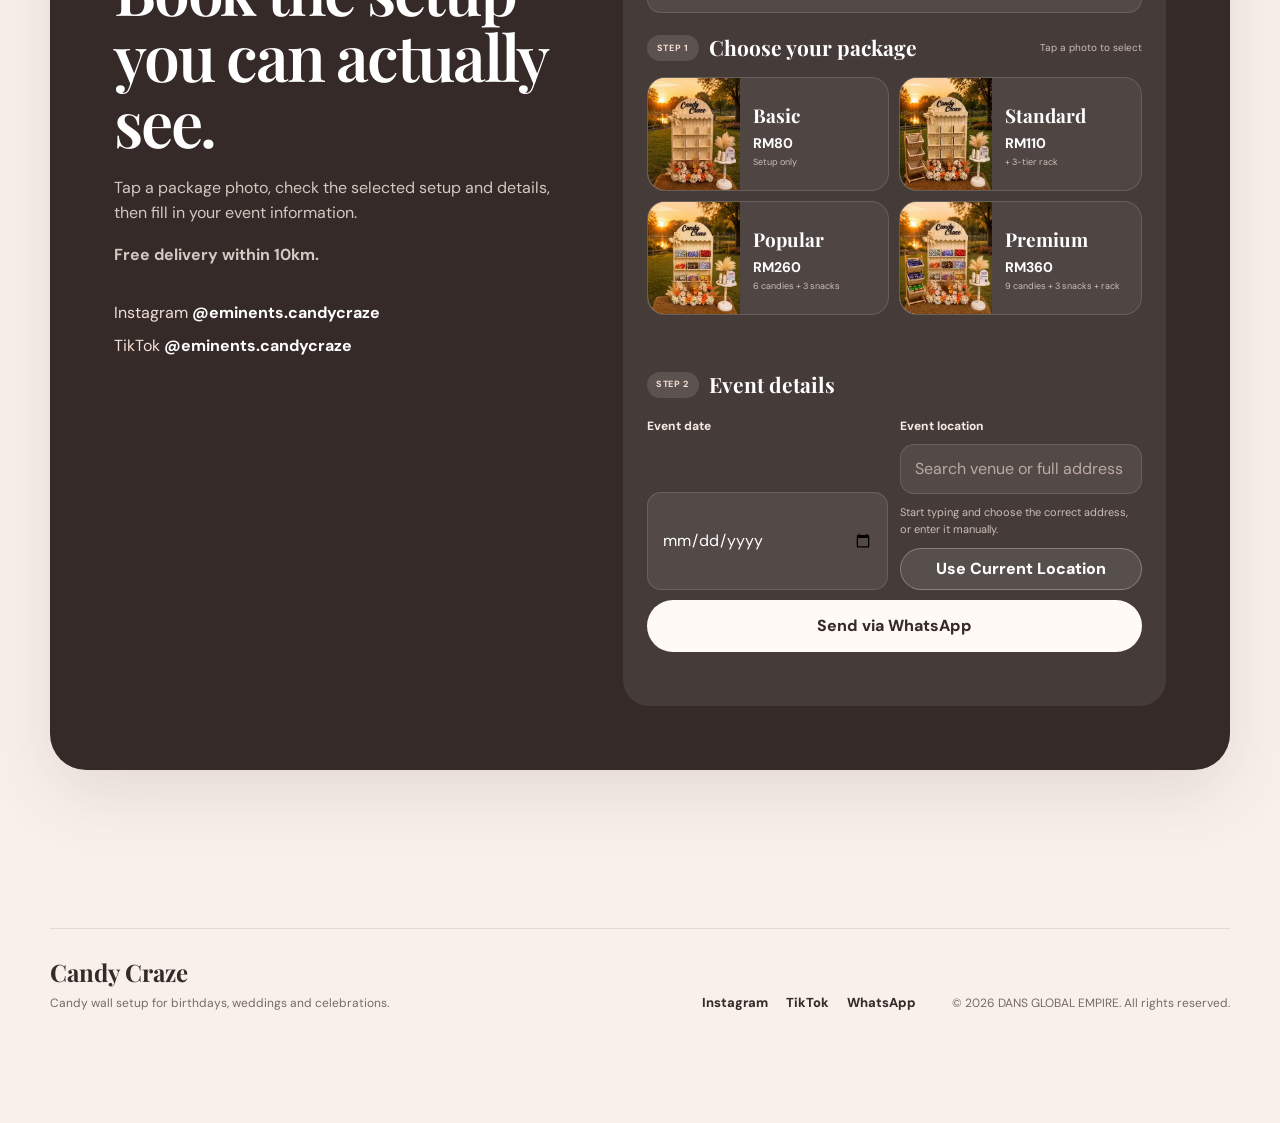
==== commit f16e45a2: "Use direct Candy Craze package images [skip ci]" ====
--- a/index.html
+++ b/index.html
@@ -34,7 +34,7 @@
   <link rel="preconnect" href="https://fonts.gstatic.com" crossorigin>
   <link href="https://fonts.googleapis.com/css2?family=DM+Sans:wght@400;500;600;700;800&family=Playfair+Display:ital,wght@0,600;0,700;1,600&display=swap" rel="stylesheet">
   <link rel="stylesheet" href="styles.css?v=5">
-  <link rel="stylesheet" href="visual-booking.css?v=2">
+  <link rel="stylesheet" href="visual-booking.css?v=3">
 
   <script type="application/ld+json">
   {
@@ -306,7 +306,6 @@
 
   <footer class="footer"><div class="shell footer-wrap"><div><strong>Candy Craze</strong><p>Candy wall setup for birthdays, weddings and celebrations.</p></div><div class="footer-social"><a href="https://www.instagram.com/eminents.candycraze/" target="_blank" rel="noopener noreferrer">Instagram</a><a href="https://www.tiktok.com/@eminents.candycraze" target="_blank" rel="noopener noreferrer">TikTok</a><a href="https://wa.me/601139376728" target="_blank" rel="noopener noreferrer">WhatsApp</a></div><small>© <span id="year"></span> DANS GLOBAL EMPIRE. All rights reserved.</small></div></footer>
   <a class="mobile-book" href="#booking">Book Candy Craze</a>
-  <script src="package-image-loader.js?v=1" defer></script>
   <script src="script.js?v=5" defer></script>
 </body>
 </html>
--- a/visual-booking.css
+++ b/visual-booking.css
@@ -1,23 +1,26 @@
-/* Candy Craze package visuals + visual booking selector */
-.package-photo{background-image:url('assets/packages/candy-craze-packages.webp');background-repeat:no-repeat;background-size:400% auto;background-position-y:center;background-color:#e9d8ca}
-.basic-photo{background-position-x:0%}.standard-photo{background-position-x:33.333%}.popular-photo{background-position-x:66.667%}.premium-photo{background-position-x:100%}
+/* Candy Craze visual package cards + booking selector */
+.package-photo{background-repeat:no-repeat;background-size:cover;background-position:center;background-color:#e9d8ca}
+.basic-photo{background-image:url('assets/packages/basic.png')}
+.standard-photo{background-image:url('assets/packages/standard.png')}
+.popular-photo{background-image:url('assets/packages/popular.png')}
+.premium-photo{background-image:url('assets/packages/premium.png')}
 
-/* Hero real package preview */
+/* Hero package preview */
 .hero-photo-frame{position:relative;width:min(470px,92%);padding:10px;border:1px solid rgba(67,42,34,.12);border-radius:34px;background:rgba(255,250,246,.86);box-shadow:var(--shadow);transform:rotate(1.2deg)}
-.hero-photo{width:100%;height:585px;border-radius:26px;background-size:400% auto;background-position-y:center}
+.hero-photo{width:100%;aspect-ratio:9/16;border-radius:26px}
 .hero-photo-label{position:absolute;left:28px;right:28px;bottom:28px;display:flex;align-items:flex-end;justify-content:space-between;gap:18px;padding:15px 17px;border-radius:18px;background:rgba(53,42,39,.86);color:#fff;backdrop-filter:blur(10px);box-shadow:0 12px 30px rgba(30,20,17,.18)}
 .hero-photo-label span{font-size:11px;font-weight:800;letter-spacing:.08em;text-transform:uppercase;color:#f0d8ca}.hero-photo-label strong{font-family:"Playfair Display",serif;font-size:19px;line-height:1.1;text-align:right}
 
-/* Package cards now lead with the matching image */
-.package-card{overflow:hidden;padding:0}.package-card-photo{width:100%;height:380px;border-bottom:1px solid var(--line);background-size:400% auto;background-position-y:center;transition:transform .35s ease}.package-card:hover .package-card-photo{transform:scale(1.015)}.package-body{padding:28px 30px 30px}.package-card .package-badge{top:18px;right:18px;transform:none;z-index:3;box-shadow:0 8px 22px rgba(53,42,39,.16)}.package-card.premium .package-body{background:var(--ink)}
+/* Package cards */
+.package-card{overflow:hidden;padding:0}.package-card-photo{width:100%;aspect-ratio:9/16;border-bottom:1px solid var(--line);transition:transform .35s ease}.package-card:hover .package-card-photo{transform:scale(1.01)}.package-body{padding:28px 30px 30px}.package-card .package-badge{top:18px;right:18px;transform:none;z-index:3;box-shadow:0 8px 22px rgba(53,42,39,.16)}.package-card.premium .package-body{background:var(--ink)}
 
 /* Booking package selector */
 .booking-package-head{display:flex;align-items:center;justify-content:space-between;gap:18px;margin-top:8px}.booking-package-head>div{display:flex;align-items:center;gap:10px}.booking-package-head strong{font-family:"Playfair Display",serif;font-size:21px}.booking-package-head small{color:#cdbdb6;font-size:10px}.booking-step{display:inline-grid;place-items:center;min-width:52px;height:26px;padding:0 9px;border-radius:999px;background:rgba(255,255,255,.12);color:#f3ddd4;font-size:9px;font-weight:800;letter-spacing:.07em;text-transform:uppercase}.details-head{margin-top:10px;padding-top:4px}
-.booking-package-selector{display:grid;grid-template-columns:repeat(2,minmax(0,1fr));gap:10px;margin:2px 0 4px}.booking-package-option{position:relative;display:grid;grid-template-columns:92px 1fr;align-items:stretch;min-height:112px;padding:0;overflow:hidden;border:1px solid rgba(255,255,255,.13);border-radius:18px;background:rgba(255,255,255,.06);color:#fff;text-align:left;cursor:pointer;transition:border-color .2s ease,background .2s ease,transform .2s ease,box-shadow .2s ease}.booking-package-option:hover{transform:translateY(-2px);border-color:rgba(255,255,255,.28);background:rgba(255,255,255,.09)}.booking-package-option.is-selected,.booking-package-option[aria-pressed="true"]{border-color:#e8b99f;background:rgba(232,185,159,.14);box-shadow:0 0 0 2px rgba(232,185,159,.14)}.booking-package-option.is-selected::after,.booking-package-option[aria-pressed="true"]::after{content:"✓";position:absolute;top:8px;left:8px;display:grid;place-items:center;width:23px;height:23px;border-radius:50%;background:#fff;color:#352a27;font-size:12px;font-weight:900;box-shadow:0 5px 14px rgba(0,0,0,.18)}.booking-thumb{display:block;width:92px;height:100%;min-height:112px;background-size:400% auto;background-position-y:center}.booking-option-copy{display:grid;align-content:center;gap:2px;padding:12px 13px}.booking-option-copy strong{font-family:"Playfair Display",serif;font-size:19px}.booking-option-copy b{font-size:14px}.booking-option-copy small{color:#cdbdb6;font-size:9px;line-height:1.25}.package-choice-error{min-height:16px;margin:-1px 0 0;color:#ffcfbf;font-size:11px}
+.booking-package-selector{display:grid;grid-template-columns:repeat(2,minmax(0,1fr));gap:10px;margin:2px 0 4px}.booking-package-option{position:relative;display:grid;grid-template-columns:92px 1fr;align-items:stretch;min-height:112px;padding:0;overflow:hidden;border:1px solid rgba(255,255,255,.13);border-radius:18px;background:rgba(255,255,255,.06);color:#fff;text-align:left;cursor:pointer;transition:border-color .2s ease,background .2s ease,transform .2s ease,box-shadow .2s ease}.booking-package-option:hover{transform:translateY(-2px);border-color:rgba(255,255,255,.28);background:rgba(255,255,255,.09)}.booking-package-option.is-selected,.booking-package-option[aria-pressed="true"]{border-color:#e8b99f;background:rgba(232,185,159,.14);box-shadow:0 0 0 2px rgba(232,185,159,.14)}.booking-package-option.is-selected::after,.booking-package-option[aria-pressed="true"]::after{content:"✓";position:absolute;top:8px;left:8px;display:grid;place-items:center;width:23px;height:23px;border-radius:50%;background:#fff;color:#352a27;font-size:12px;font-weight:900;box-shadow:0 5px 14px rgba(0,0,0,.18)}.booking-thumb{display:block;width:92px;height:100%;min-height:112px}.booking-option-copy{display:grid;align-content:center;gap:2px;padding:12px 13px}.booking-option-copy strong{font-family:"Playfair Display",serif;font-size:19px}.booking-option-copy b{font-size:14px}.booking-option-copy small{color:#cdbdb6;font-size:9px;line-height:1.25}.package-choice-error{min-height:16px;margin:-1px 0 0;color:#ffcfbf;font-size:11px}
 
 /* Selected package confirmation */
-.booking-package-preview{display:grid;grid-template-columns:150px 1fr;gap:18px;align-items:stretch;margin:4px 0 6px;padding:12px;border:1px solid rgba(255,255,255,.14);border-radius:20px;background:rgba(255,255,255,.075)}.booking-package-preview[hidden]{display:none}.booking-preview-photo{min-height:190px;border-radius:14px;background-size:400% auto;background-position-y:center}.booking-preview-copy{align-self:center;padding:5px 7px 5px 0}.booking-preview-copy>span{color:#e2c8bb;font-size:9px;font-weight:800;letter-spacing:.09em;text-transform:uppercase}.booking-preview-title{display:flex;align-items:baseline;justify-content:space-between;gap:14px;margin:5px 0 6px}.booking-preview-title h3{margin:0;font-family:"Playfair Display",serif;font-size:25px}.booking-preview-title strong{font-family:"Playfair Display",serif;font-size:22px;color:#f3ddd4;white-space:nowrap}.booking-preview-copy p{margin:0;color:#d7c8c1;font-size:11px;line-height:1.5}.booking-preview-tags{display:flex;flex-wrap:wrap;gap:6px;margin-top:11px}.booking-preview-tags span{padding:5px 8px;border:1px solid rgba(255,255,255,.12);border-radius:999px;background:rgba(255,255,255,.07);color:#f3e7e1;font-size:9px;font-weight:700}
+.booking-package-preview{display:grid;grid-template-columns:150px 1fr;gap:18px;align-items:stretch;margin:4px 0 6px;padding:12px;border:1px solid rgba(255,255,255,.14);border-radius:20px;background:rgba(255,255,255,.075)}.booking-package-preview[hidden]{display:none}.booking-preview-photo{min-height:190px;border-radius:14px}.booking-preview-copy{align-self:center;padding:5px 7px 5px 0}.booking-preview-copy>span{color:#e2c8bb;font-size:9px;font-weight:800;letter-spacing:.09em;text-transform:uppercase}.booking-preview-title{display:flex;align-items:baseline;justify-content:space-between;gap:14px;margin:5px 0 6px}.booking-preview-title h3{margin:0;font-family:"Playfair Display",serif;font-size:25px}.booking-preview-title strong{font-family:"Playfair Display",serif;font-size:22px;color:#f3ddd4;white-space:nowrap}.booking-preview-copy p{margin:0;color:#d7c8c1;font-size:11px;line-height:1.5}.booking-preview-tags{display:flex;flex-wrap:wrap;gap:6px;margin-top:11px}.booking-preview-tags span{padding:5px 8px;border:1px solid rgba(255,255,255,.12);border-radius:999px;background:rgba(255,255,255,.07);color:#f3e7e1;font-size:9px;font-weight:700}
 
-@media(max-width:980px){.hero-photo{height:560px}.package-card-photo{height:340px}.booking-package-selector{grid-template-columns:repeat(2,minmax(0,1fr))}}
-@media(max-width:760px){.hero-photo-frame{width:min(410px,94%)}.hero-photo{height:500px}.hero-photo-label{left:20px;right:20px;bottom:20px;padding:13px 14px}.hero-photo-label strong{font-size:16px}.package-card-photo{height:355px}.package-body{padding:24px 22px 26px}.package-card .package-badge{position:absolute;margin:0}.booking-package-head{align-items:flex-end}.booking-package-head>div{display:grid;gap:7px}.booking-package-selector{grid-template-columns:1fr 1fr;gap:8px}.booking-package-option{grid-template-columns:1fr;min-height:0}.booking-thumb{width:100%;height:128px;min-height:128px}.booking-option-copy{padding:10px 11px 12px}.booking-option-copy strong{font-size:17px}.booking-package-preview{grid-template-columns:112px 1fr;gap:13px}.booking-preview-photo{min-height:165px}.booking-preview-title{display:grid;gap:2px}.booking-preview-title h3{font-size:21px}.booking-preview-title strong{font-size:18px}.booking-preview-tags span{font-size:8px}}
-@media(max-width:430px){.booking-package-selector{grid-template-columns:1fr 1fr}.booking-thumb{height:116px;min-height:116px}.booking-option-copy small{font-size:8px}.booking-package-preview{grid-template-columns:96px 1fr}.booking-preview-photo{min-height:152px}.package-card-photo{height:330px}}
+@media(max-width:980px){.booking-package-selector{grid-template-columns:repeat(2,minmax(0,1fr))}}
+@media(max-width:760px){.hero-photo-frame{width:min(410px,94%)}.hero-photo-label{left:20px;right:20px;bottom:20px;padding:13px 14px}.hero-photo-label strong{font-size:16px}.package-body{padding:24px 22px 26px}.package-card .package-badge{position:absolute;margin:0}.booking-package-head{align-items:flex-end}.booking-package-head>div{display:grid;gap:7px}.booking-package-selector{grid-template-columns:1fr 1fr;gap:8px}.booking-package-option{grid-template-columns:1fr;min-height:0}.booking-thumb{width:100%;height:128px;min-height:128px}.booking-option-copy{padding:10px 11px 12px}.booking-option-copy strong{font-size:17px}.booking-package-preview{grid-template-columns:112px 1fr;gap:13px}.booking-preview-photo{min-height:165px}.booking-preview-title{display:grid;gap:2px}.booking-preview-title h3{font-size:21px}.booking-preview-title strong{font-size:18px}.booking-preview-tags span{font-size:8px}}
+@media(max-width:430px){.booking-package-selector{grid-template-columns:1fr 1fr}.booking-thumb{height:116px;min-height:116px}.booking-option-copy small{font-size:8px}.booking-package-preview{grid-template-columns:96px 1fr}.booking-preview-photo{min-height:152px}}
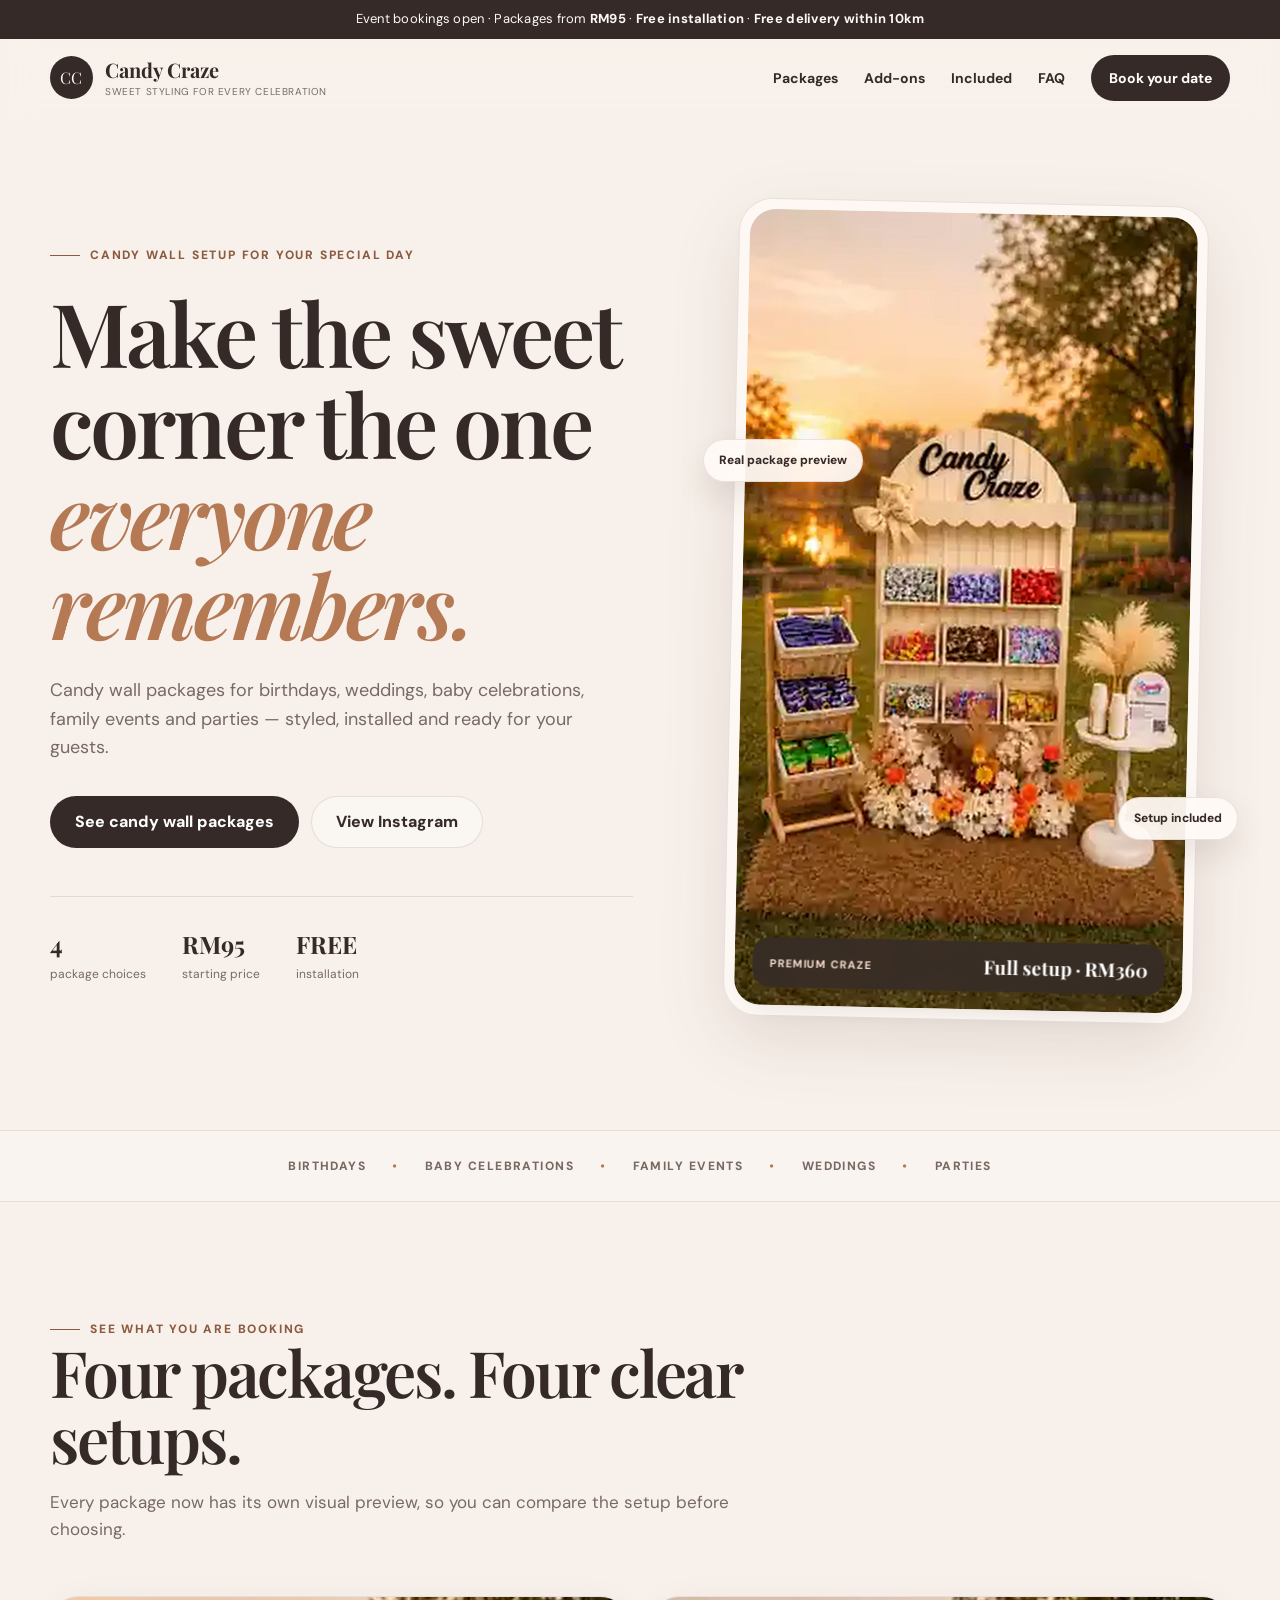
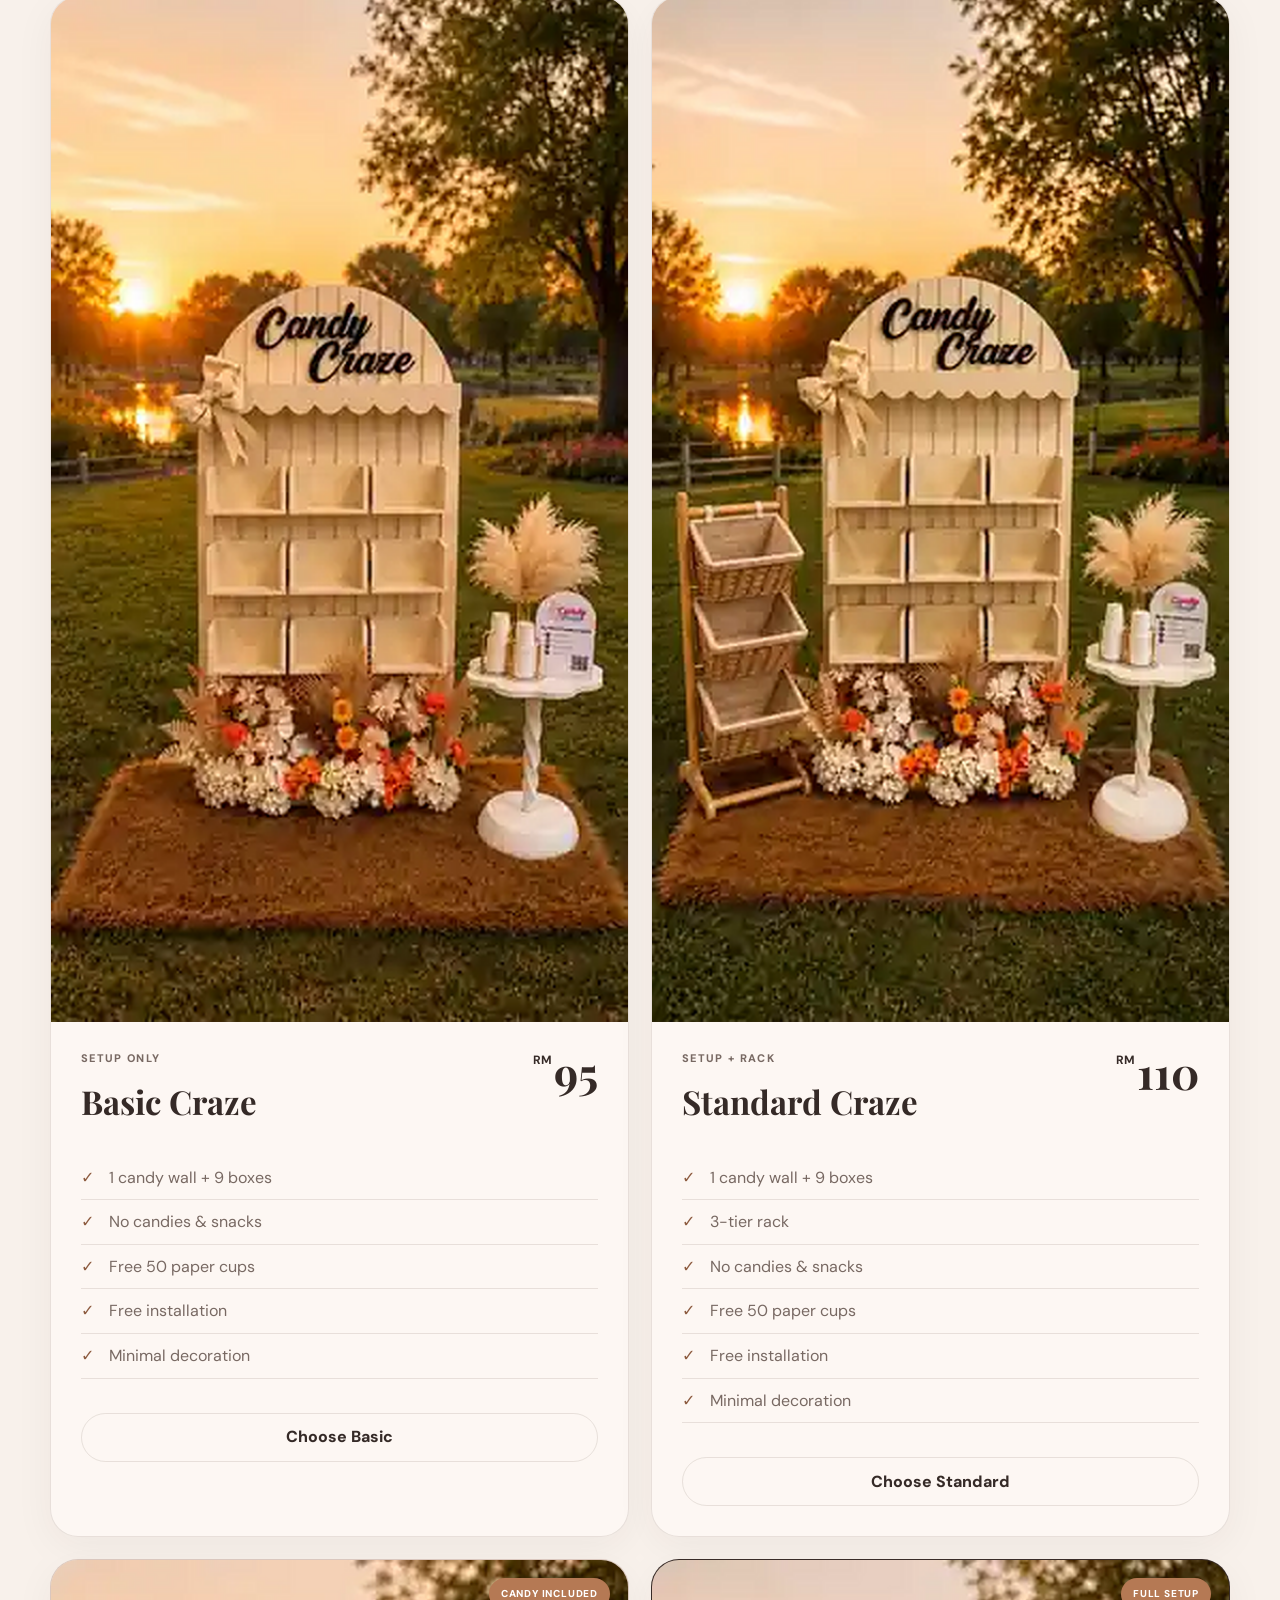
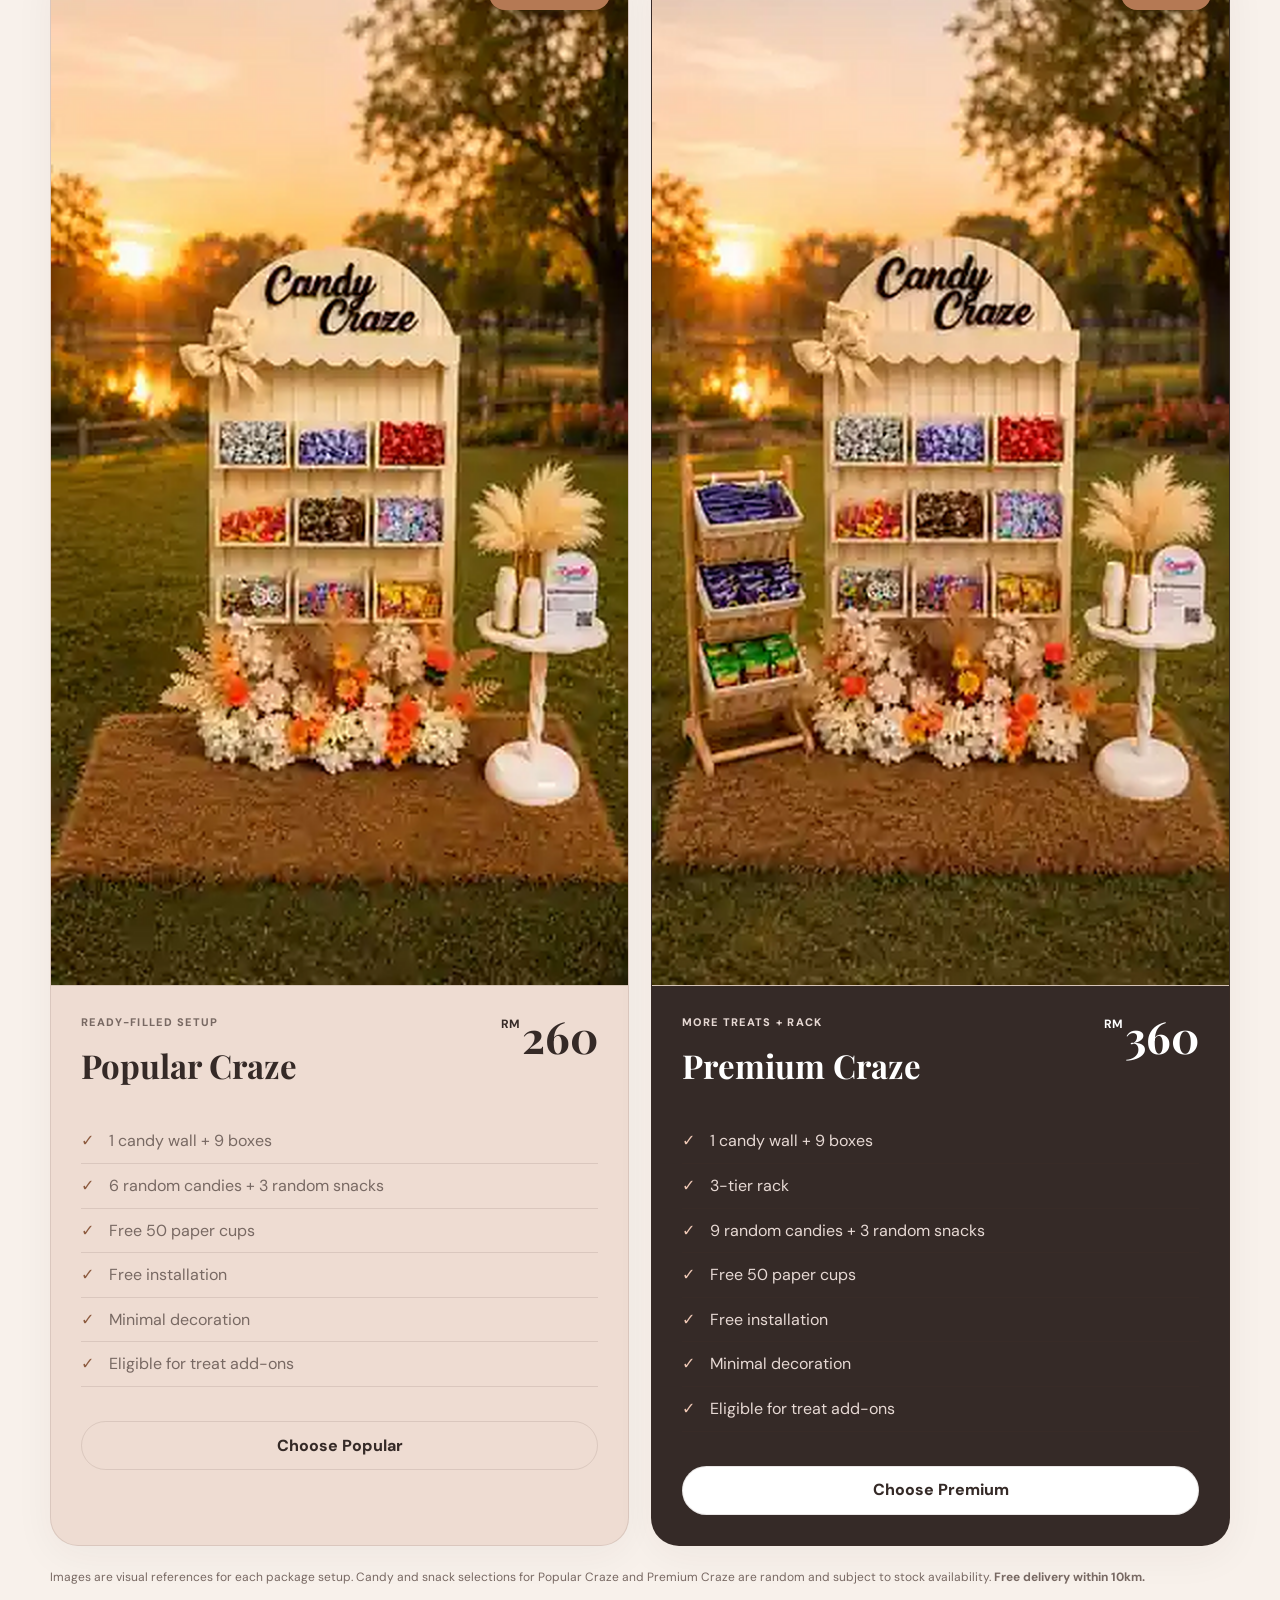
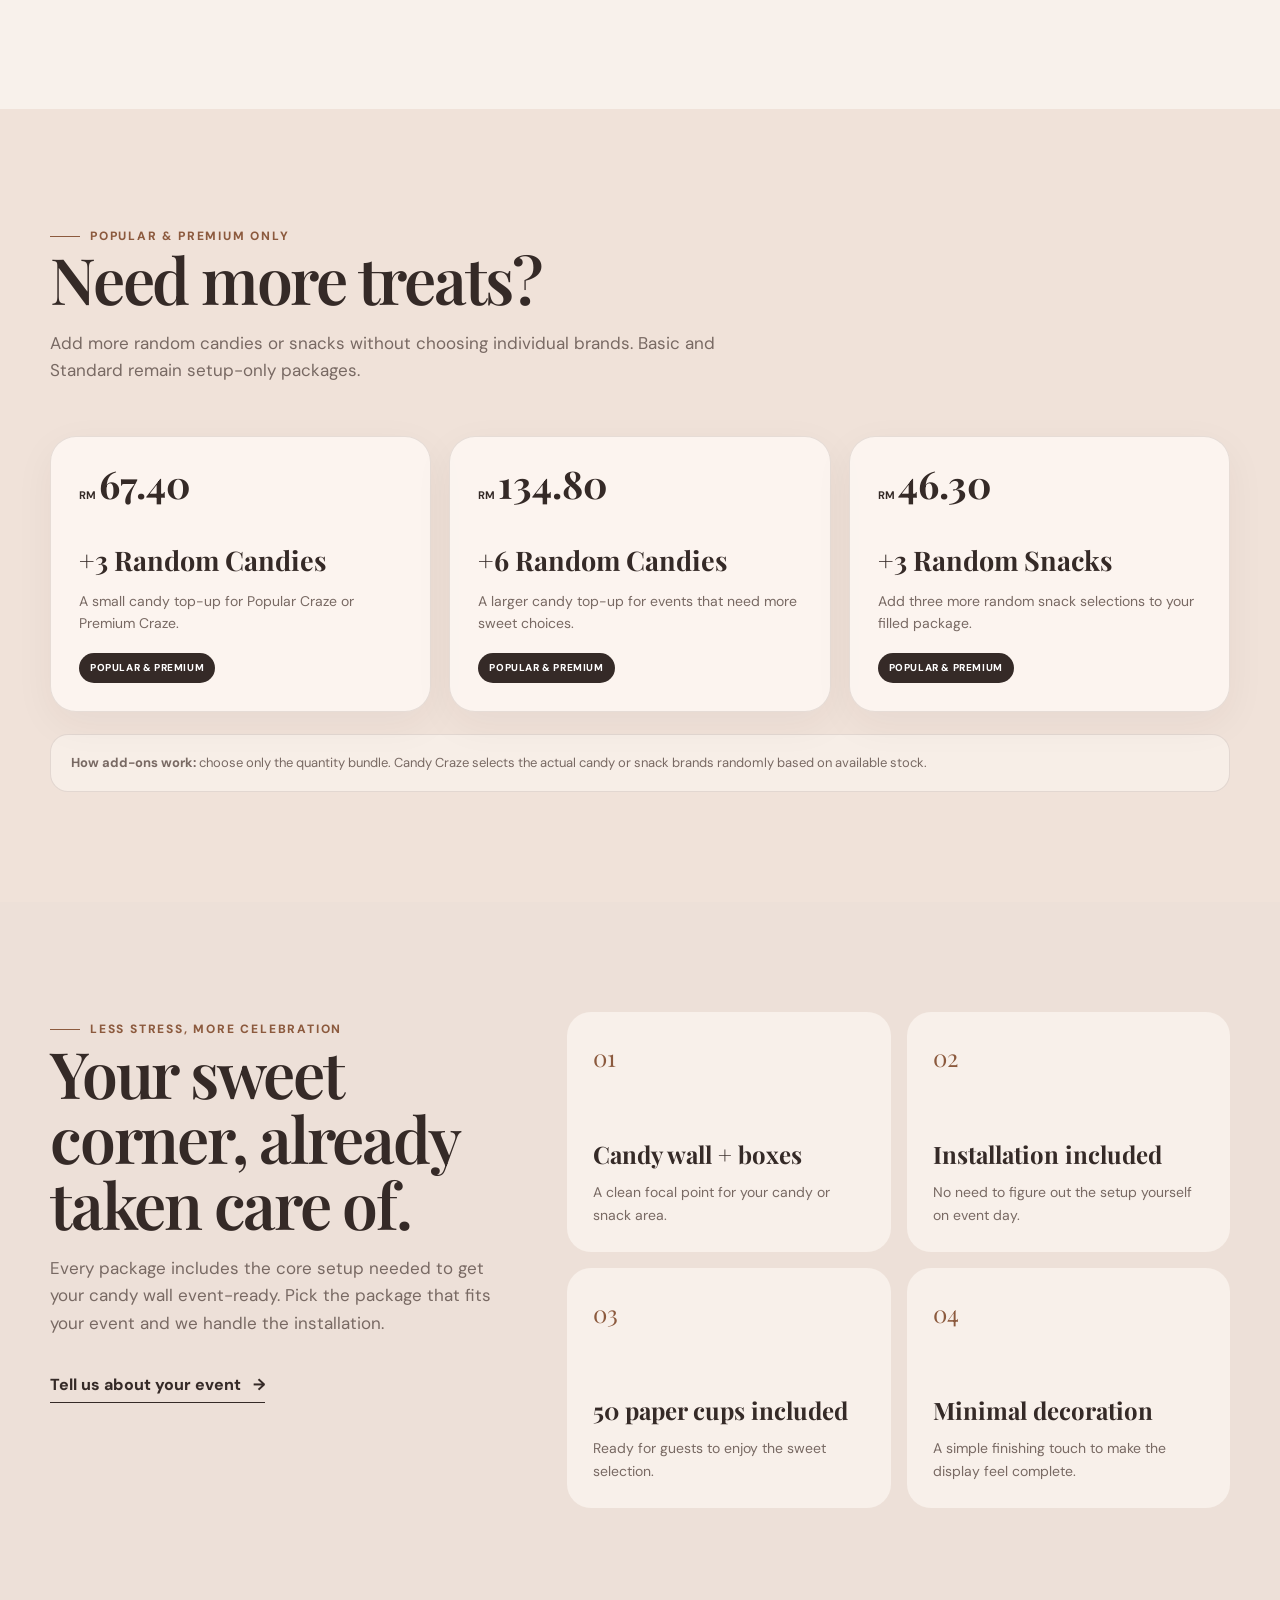
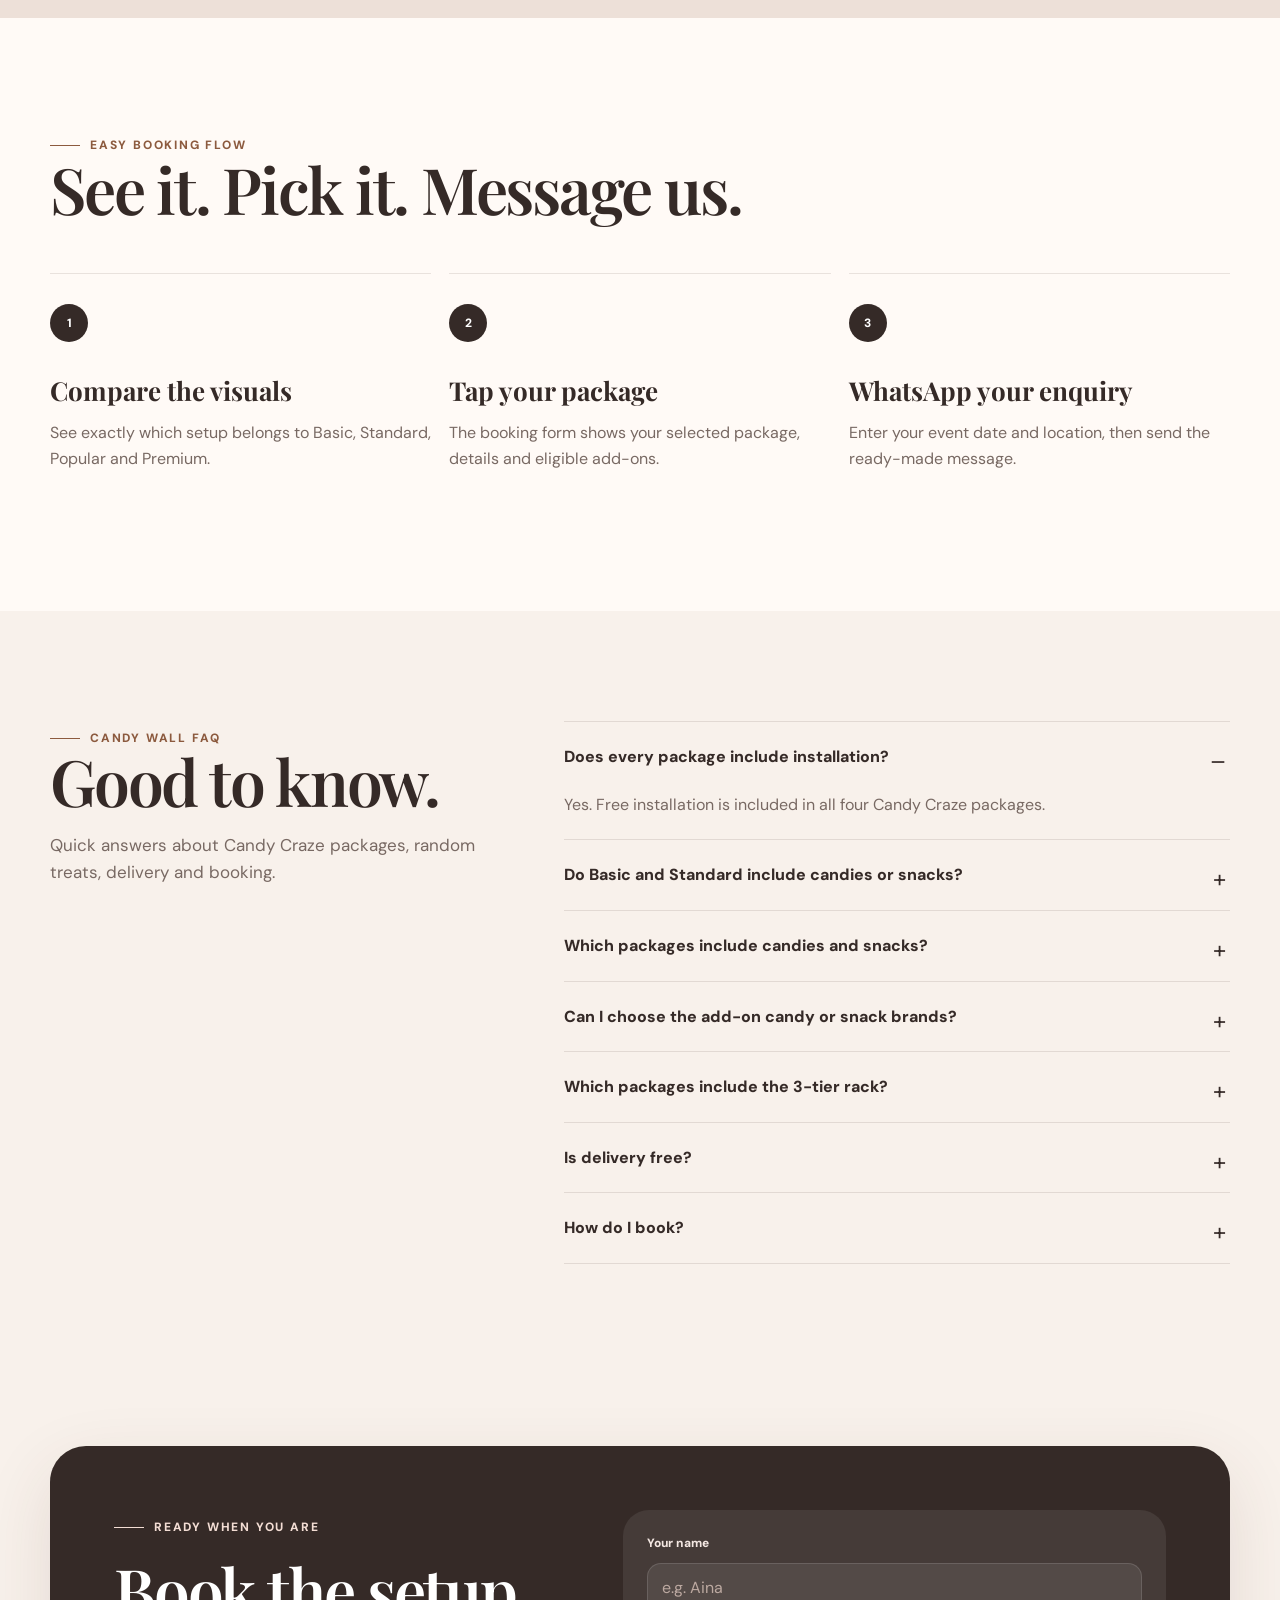
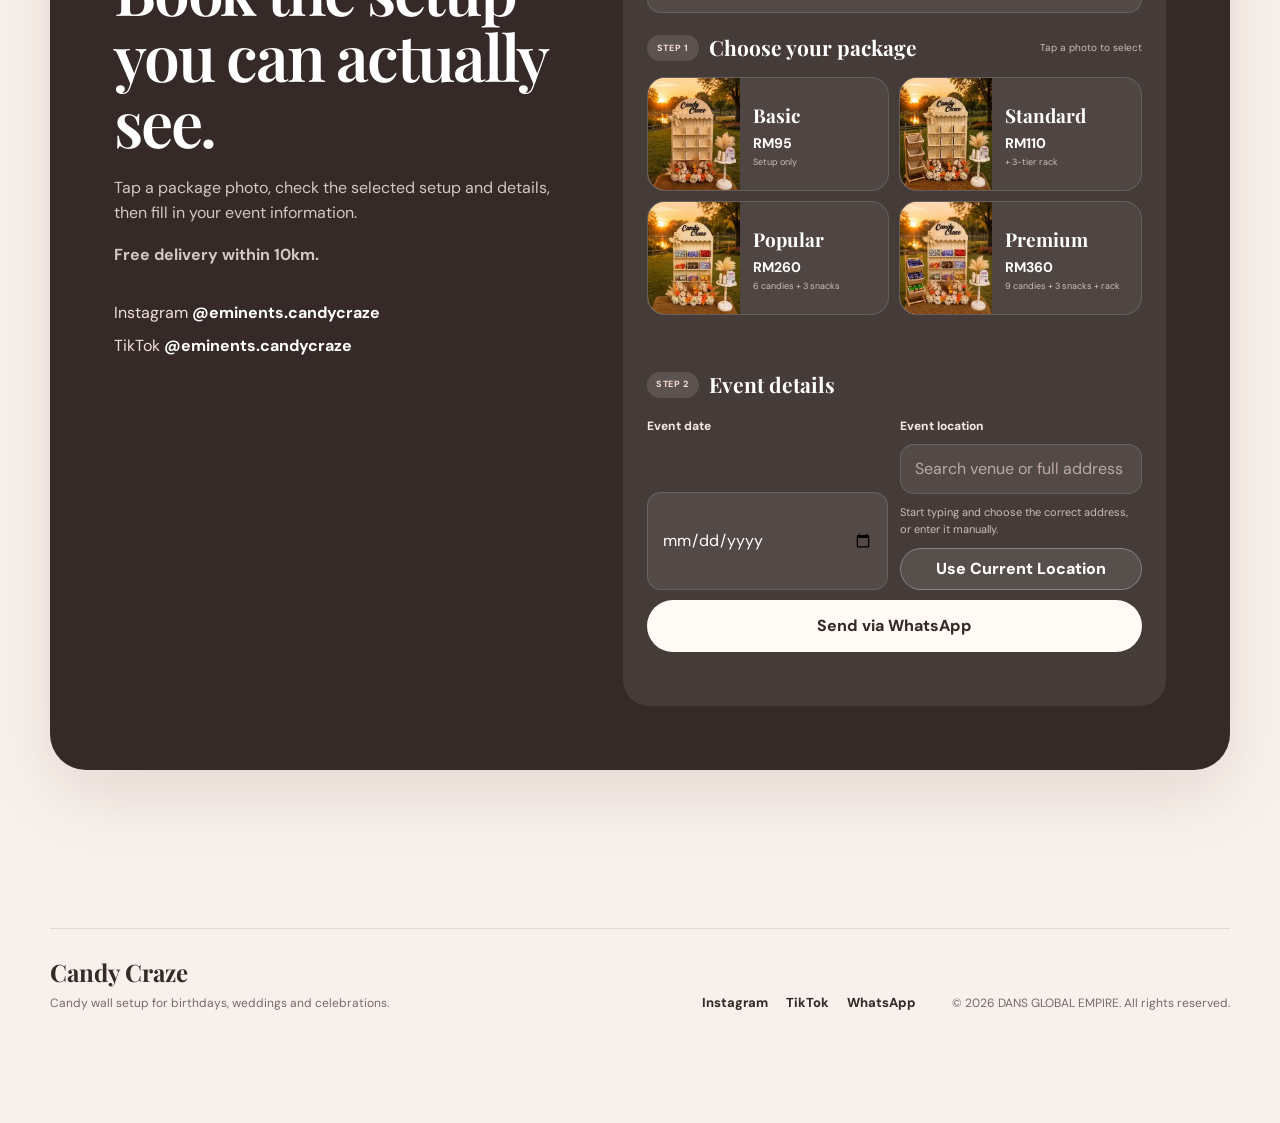
==== commit 132f9842: "Strengthen Candy Craze local SEO for Skudai" ====
--- a/index.html
+++ b/index.html
@@ -7,12 +7,14 @@
   <meta name="color-scheme" content="light">
 
   <title>Candy Craze | Candy Wall Packages for Birthdays, Weddings & Events</title>
-  <meta name="description" content="Candy Craze offers stylish candy wall packages for birthdays, weddings, baby celebrations and events from RM80, with free installation and free delivery within 10km.">
+  <meta name="description" content="Candy Craze offers stylish candy wall packages for birthdays, weddings, baby celebrations and events in Skudai, Johor and nearby areas from RM80, with free installation and free delivery within 10km.">
   <meta name="robots" content="index,follow,max-image-preview:large,max-snippet:-1,max-video-preview:-1">
   <meta name="googlebot" content="index,follow,max-image-preview:large,max-snippet:-1,max-video-preview:-1">
   <meta name="author" content="Candy Craze">
   <meta name="application-name" content="Candy Craze">
   <meta name="apple-mobile-web-app-title" content="Candy Craze">
+  <meta name="geo.region" content="MY-01">
+  <meta name="geo.placename" content="Skudai, Johor">
   <link rel="canonical" href="https://candycraze.dansglobalempire.com/">
   <link rel="sitemap" type="application/xml" href="https://candycraze.dansglobalempire.com/sitemap.xml">
   <link rel="icon" href="favicon.ico" sizes="any">
@@ -34,7 +36,7 @@
   <link rel="preconnect" href="https://fonts.gstatic.com" crossorigin>
   <link href="https://fonts.googleapis.com/css2?family=DM+Sans:wght@400;500;600;700;800&family=Playfair+Display:ital,wght@0,600;0,700;1,600&display=swap" rel="stylesheet">
   <link rel="stylesheet" href="styles.css?v=5">
-  <link rel="stylesheet" href="visual-booking.css?v=3">
+  <link rel="stylesheet" href="visual-booking.css?v=4">
 
   <script type="application/ld+json">
   {
@@ -62,7 +64,8 @@
         "@id":"https://candycraze.dansglobalempire.com/#webpage",
         "url":"https://candycraze.dansglobalempire.com/",
         "name":"Candy Craze | Candy Wall Packages for Birthdays, Weddings & Events",
-        "description":"Candy Craze offers stylish candy wall packages from RM80 with installation included.",
+        "description":"Candy Craze offers stylish candy wall packages for events in Skudai, Johor and nearby areas from RM80 with installation included.",
+        "keywords":["Candy Craze Skudai","candy wall Skudai","candy wall Johor","candy wall Johor Bahru","candy buffet Skudai","event candy wall Johor"],
         "isPartOf":{"@id":"https://candycraze.dansglobalempire.com/#website"},
         "about":{"@id":"https://candycraze.dansglobalempire.com/#organization"},
         "inLanguage":"en-MY"
@@ -73,7 +76,11 @@
         "name":"Candy Craze Candy Wall Setup",
         "serviceType":"Candy wall setup for birthdays, weddings, parties and events",
         "provider":{"@id":"https://candycraze.dansglobalempire.com/#organization"},
-        "areaServed":{"@type":"Country","name":"Malaysia"},
+        "areaServed":[
+          {"@type":"City","name":"Skudai","containedInPlace":{"@type":"AdministrativeArea","name":"Johor"}},
+          {"@type":"City","name":"Johor Bahru","containedInPlace":{"@type":"AdministrativeArea","name":"Johor"}},
+          {"@type":"AdministrativeArea","name":"Johor"}
+        ],
         "offers":[
           {"@type":"Offer","name":"Basic Craze","price":"80","priceCurrency":"MYR","url":"https://candycraze.dansglobalempire.com/#packages"},
           {"@type":"Offer","name":"Standard Craze","price":"110","priceCurrency":"MYR","url":"https://candycraze.dansglobalempire.com/#packages"},
@@ -308,4 +315,4 @@
   <a class="mobile-book" href="#booking">Book Candy Craze</a>
   <script src="script.js?v=5" defer></script>
 </body>
-</html>
+</html>
--- a/visual-booking.css
+++ b/visual-booking.css
@@ -22,5 +22,9 @@
 .booking-package-preview{display:grid;grid-template-columns:150px 1fr;gap:18px;align-items:stretch;margin:4px 0 6px;padding:12px;border:1px solid rgba(255,255,255,.14);border-radius:20px;background:rgba(255,255,255,.075)}.booking-package-preview[hidden]{display:none}.booking-preview-photo{min-height:190px;border-radius:14px}.booking-preview-copy{align-self:center;padding:5px 7px 5px 0}.booking-preview-copy>span{color:#e2c8bb;font-size:9px;font-weight:800;letter-spacing:.09em;text-transform:uppercase}.booking-preview-title{display:flex;align-items:baseline;justify-content:space-between;gap:14px;margin:5px 0 6px}.booking-preview-title h3{margin:0;font-family:"Playfair Display",serif;font-size:25px}.booking-preview-title strong{font-family:"Playfair Display",serif;font-size:22px;color:#f3ddd4;white-space:nowrap}.booking-preview-copy p{margin:0;color:#d7c8c1;font-size:11px;line-height:1.5}.booking-preview-tags{display:flex;flex-wrap:wrap;gap:6px;margin-top:11px}.booking-preview-tags span{padding:5px 8px;border:1px solid rgba(255,255,255,.12);border-radius:999px;background:rgba(255,255,255,.07);color:#f3e7e1;font-size:9px;font-weight:700}
 
 @media(max-width:980px){.booking-package-selector{grid-template-columns:repeat(2,minmax(0,1fr))}}
-@media(max-width:760px){.hero-photo-frame{width:min(410px,94%)}.hero-photo-label{left:20px;right:20px;bottom:20px;padding:13px 14px}.hero-photo-label strong{font-size:16px}.package-body{padding:24px 22px 26px}.package-card .package-badge{position:absolute;margin:0}.booking-package-head{align-items:flex-end}.booking-package-head>div{display:grid;gap:7px}.booking-package-selector{grid-template-columns:1fr 1fr;gap:8px}.booking-package-option{grid-template-columns:1fr;min-height:0}.booking-thumb{width:100%;height:128px;min-height:128px}.booking-option-copy{padding:10px 11px 12px}.booking-option-copy strong{font-size:17px}.booking-package-preview{grid-template-columns:112px 1fr;gap:13px}.booking-preview-photo{min-height:165px}.booking-preview-title{display:grid;gap:2px}.booking-preview-title h3{font-size:21px}.booking-preview-title strong{font-size:18px}.booking-preview-tags span{font-size:8px}}
+@media(max-width:760px){.hero-photo-frame{width:min(410px,94%)}.hero-photo-label{left:20px;right:20px;bottom:20px;padding:13px 14px}.hero-photo-label strong{font-size:16px}.package-body{padding:24px 22px 26px}.package-card .package-badge{position:absolute;margin:0}.booking-package-head{align-items:flex-end}.booking-package-head>div{display:grid;gap:7px}.booking-package-selector{grid-template-columns:1fr 1fr;gap:8px}.booking-package-option{grid-template-columns:1fr;min-height:0}.booking-thumb{width:100%;height:128px;min-height:128px}.booking-option-copy{padding:10px 11px 12px}.booking-option-copy strong{font-size:17px}.booking-package-preview{grid-template-columns:112px 1fr;gap:13px}.booking-preview-photo{min-height:165px}.booking-preview-title{display:grid;gap:2px}.booking-preview-title h3{font-size:21px}.booking-preview-title strong{font-size:18px}.booking-preview-tags span{font-size:8px}.form-row>div:first-child{width:min(260px,68%)}#eventDate{width:100%}}
 @media(max-width:430px){.booking-package-selector{grid-template-columns:1fr 1fr}.booking-thumb{height:116px;min-height:116px}.booking-option-copy small{font-size:8px}.booking-package-preview{grid-template-columns:96px 1fr}.booking-preview-photo{min-height:152px}}
+
+/* Mobile event date field: compact and iOS-safe */
+@media(max-width:760px){.booking-form .form-row{grid-template-columns:1fr!important}.booking-form .form-row>div:first-child{width:230px!important;max-width:100%!important;min-width:0!important}.booking-form #eventDate{display:block!important;width:230px!important;max-width:230px!important;min-width:0!important;inline-size:230px!important;max-inline-size:230px!important;min-inline-size:0!important}.booking-form .location-field{width:100%!important;max-width:none!important;min-width:0!important}}
+@media(max-width:430px){.booking-form .form-row>div:first-child{width:210px!important}.booking-form #eventDate{width:210px!important;max-width:210px!important;inline-size:210px!important;max-inline-size:210px!important}}
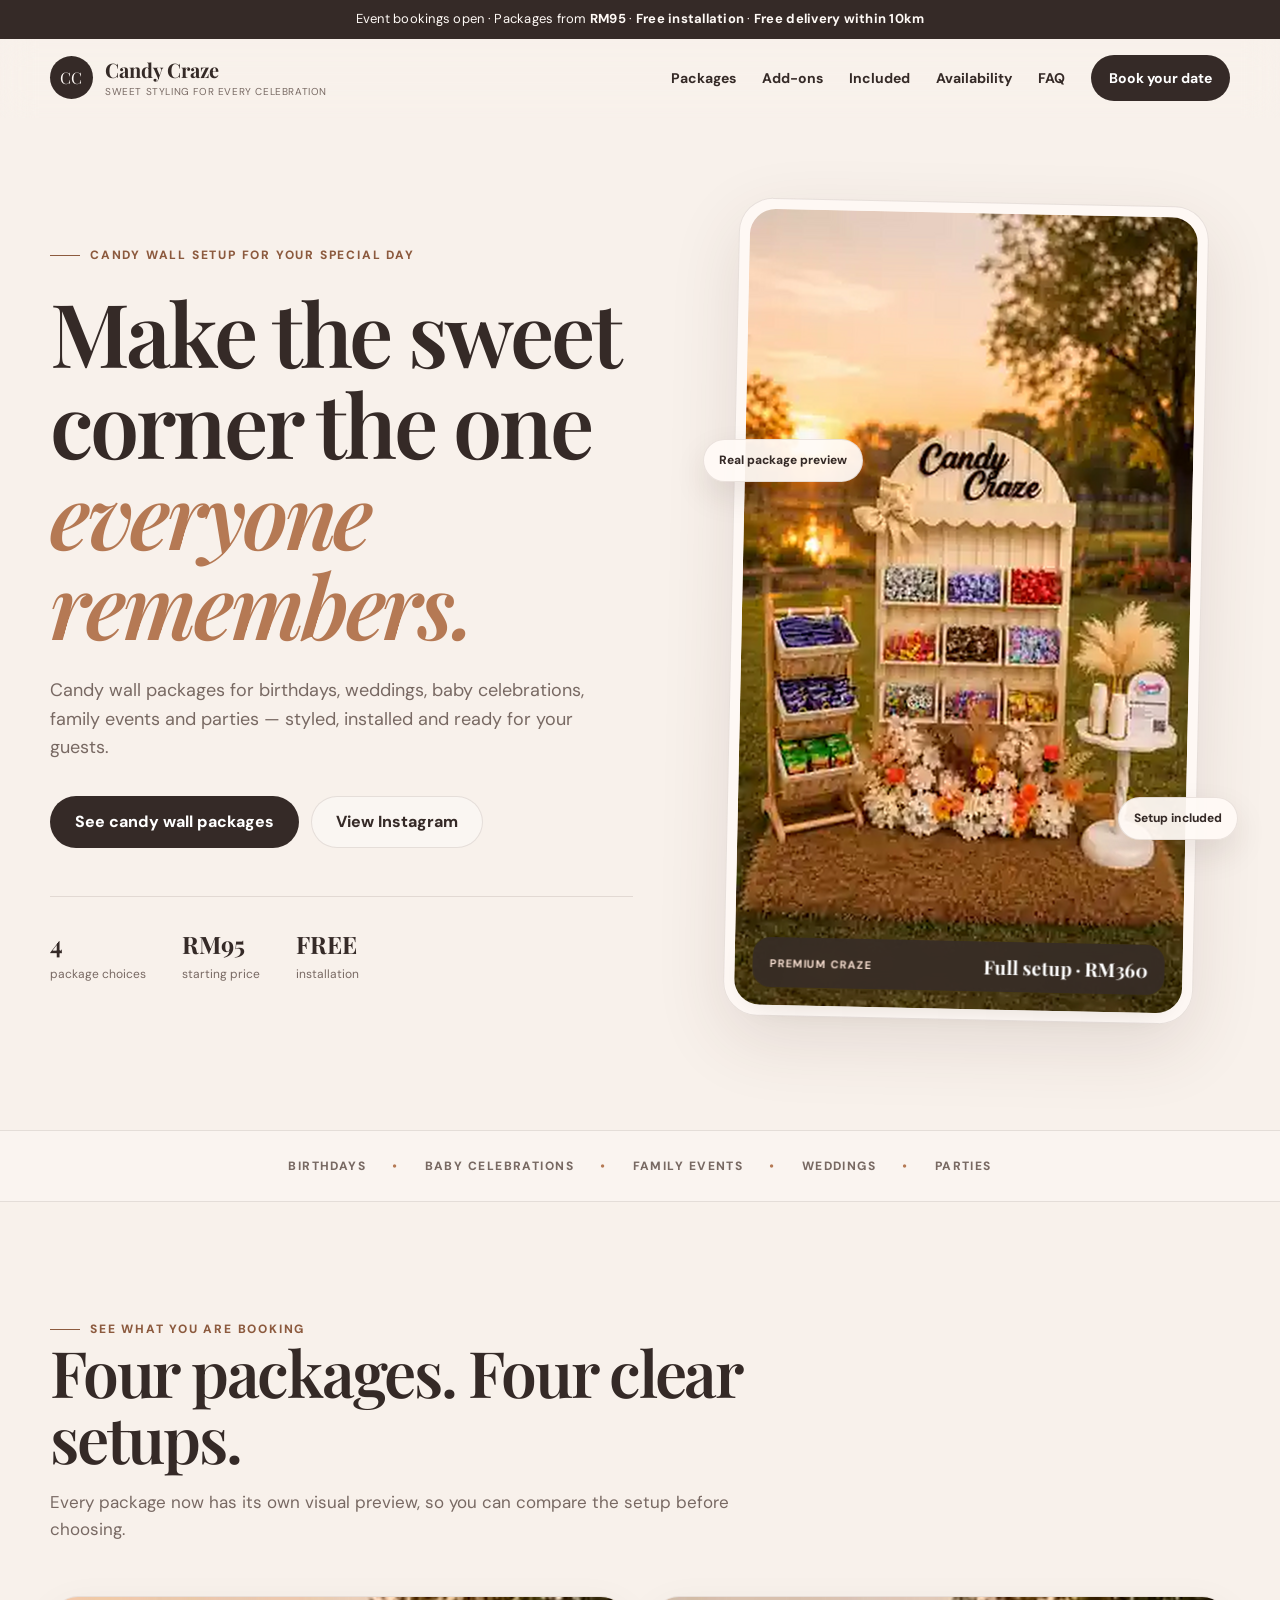
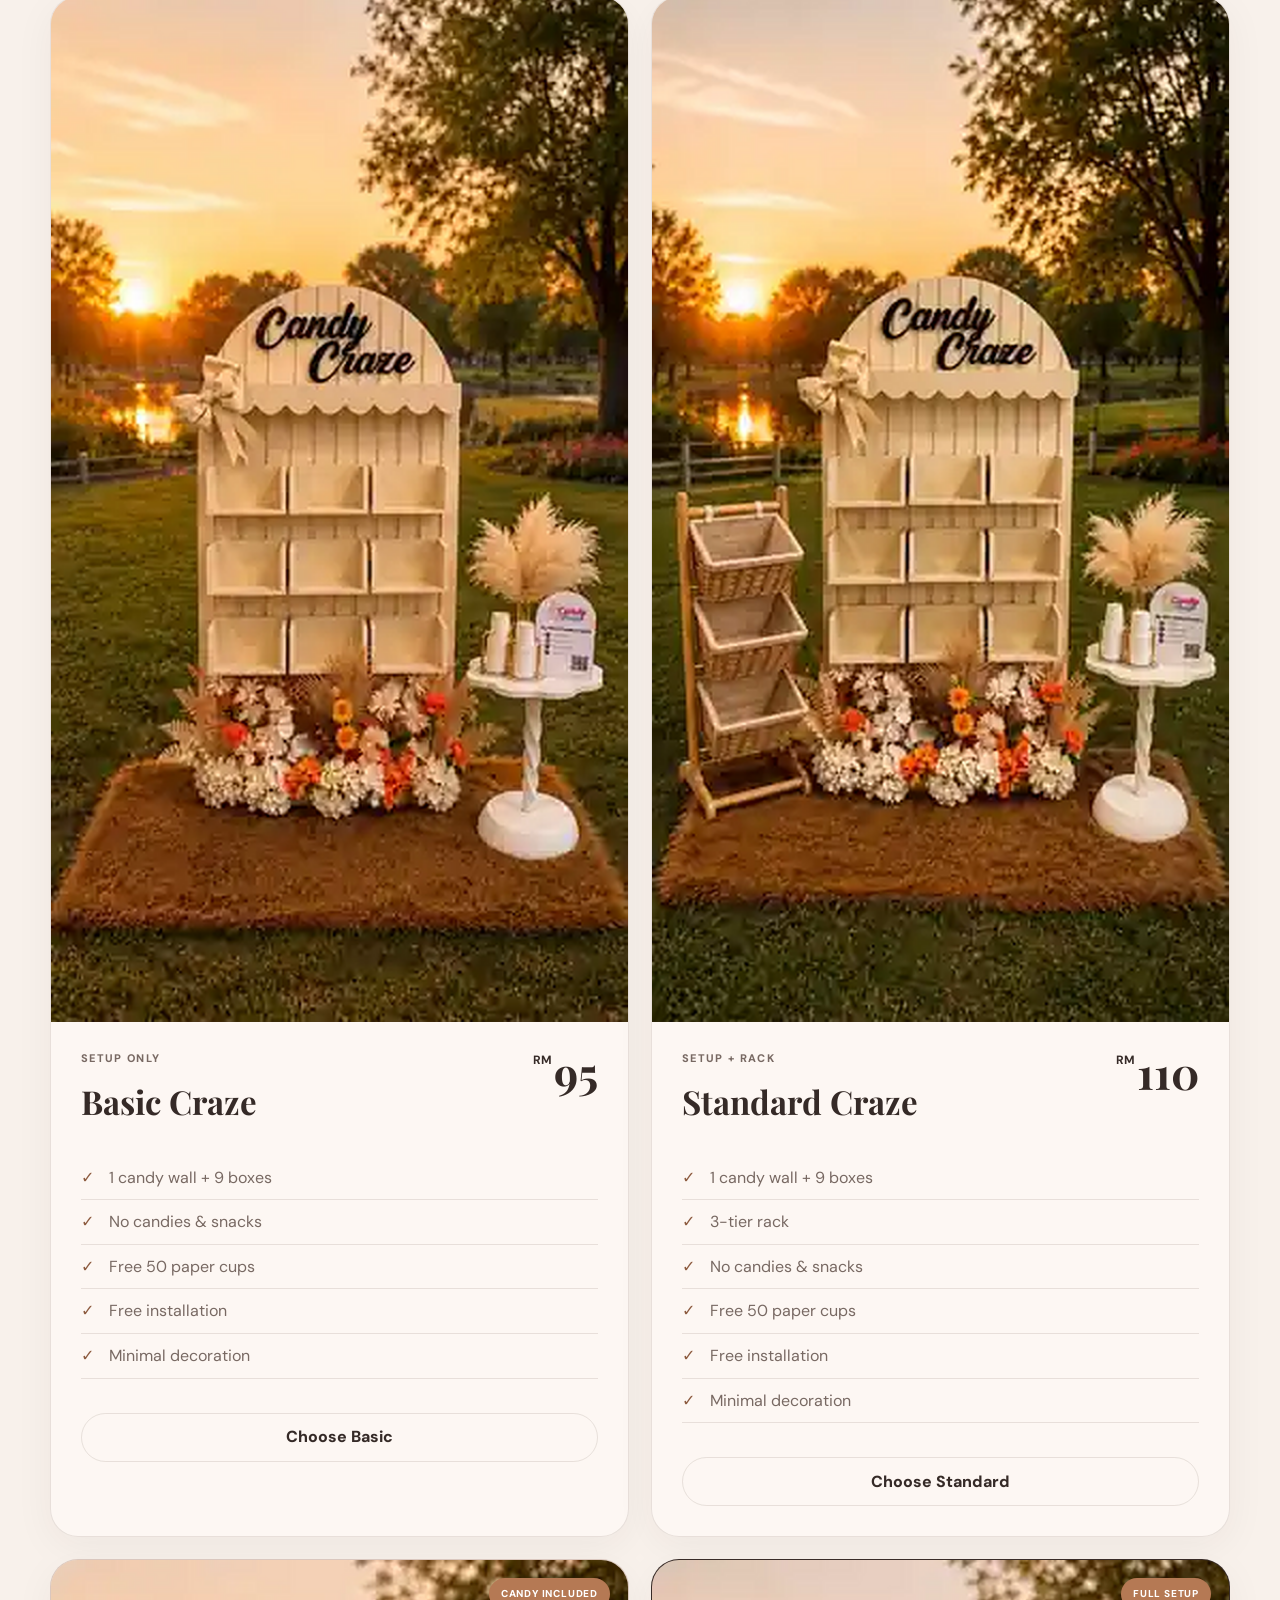
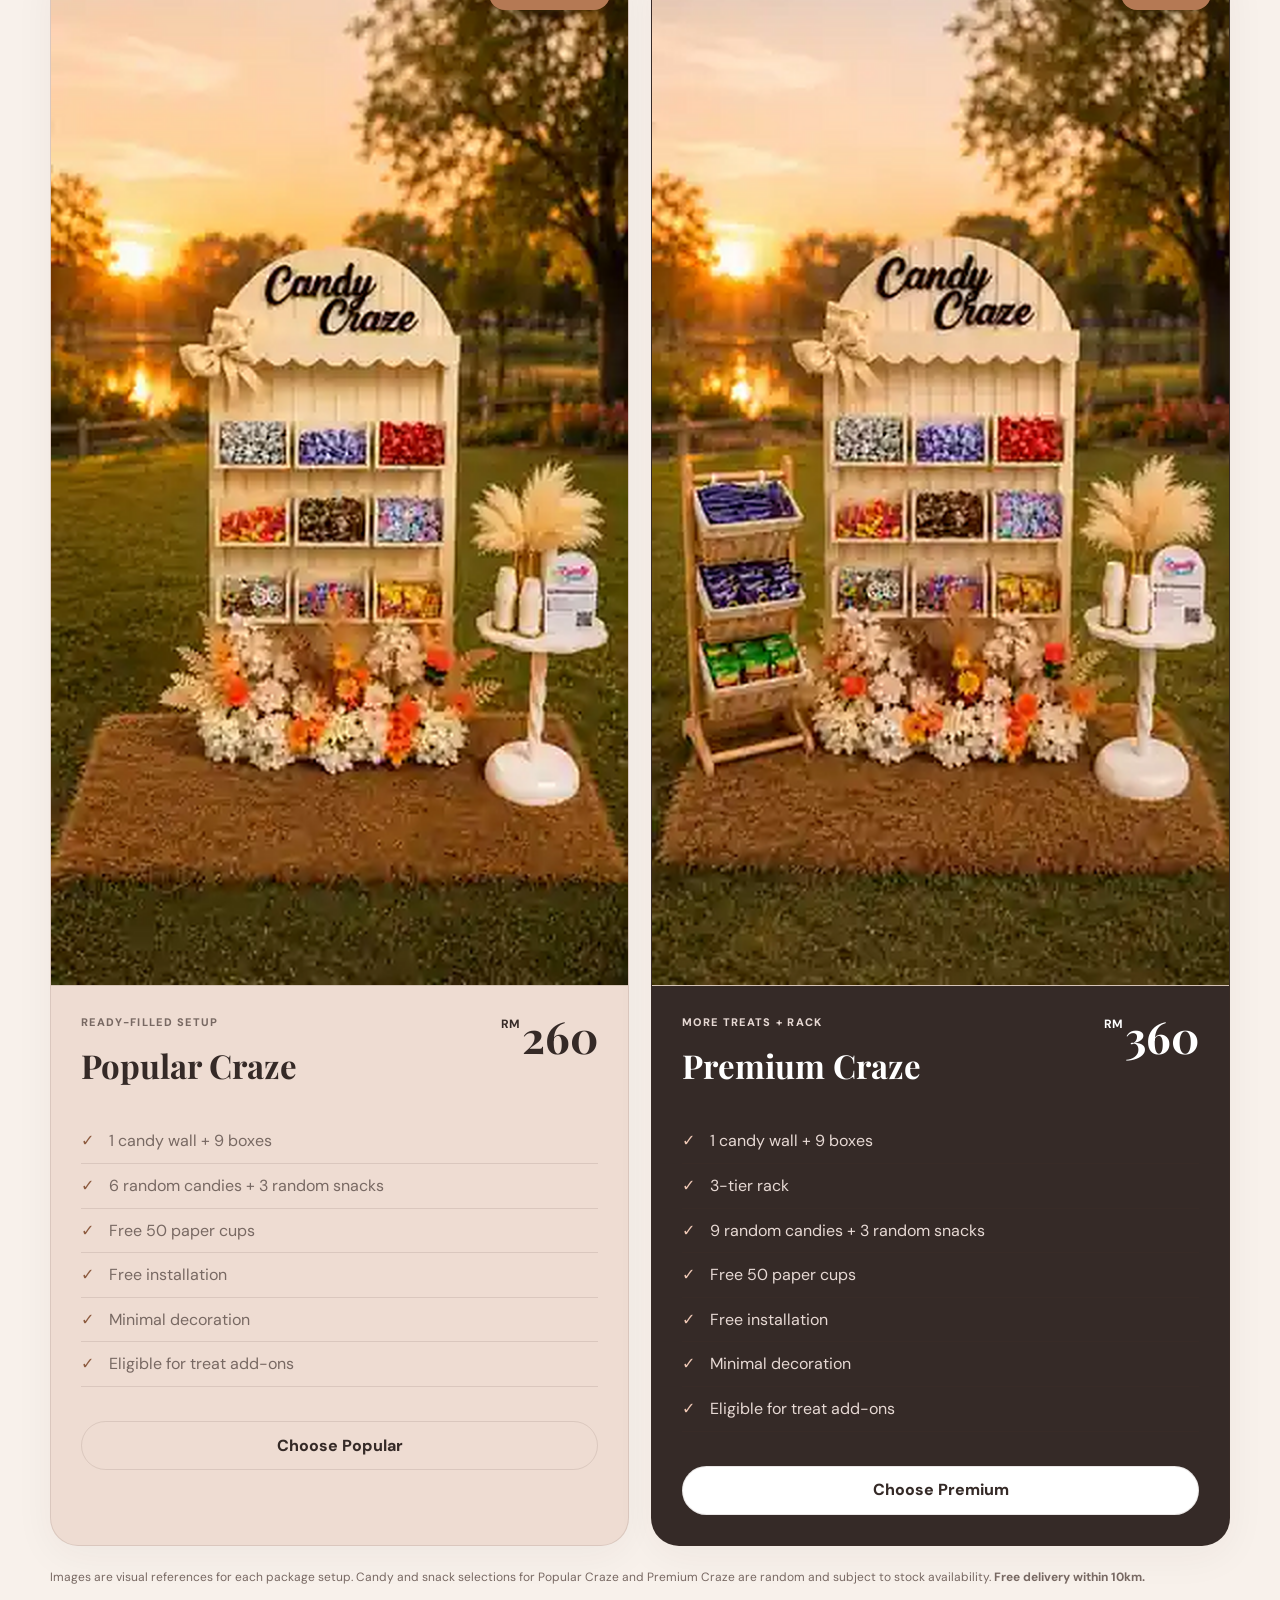
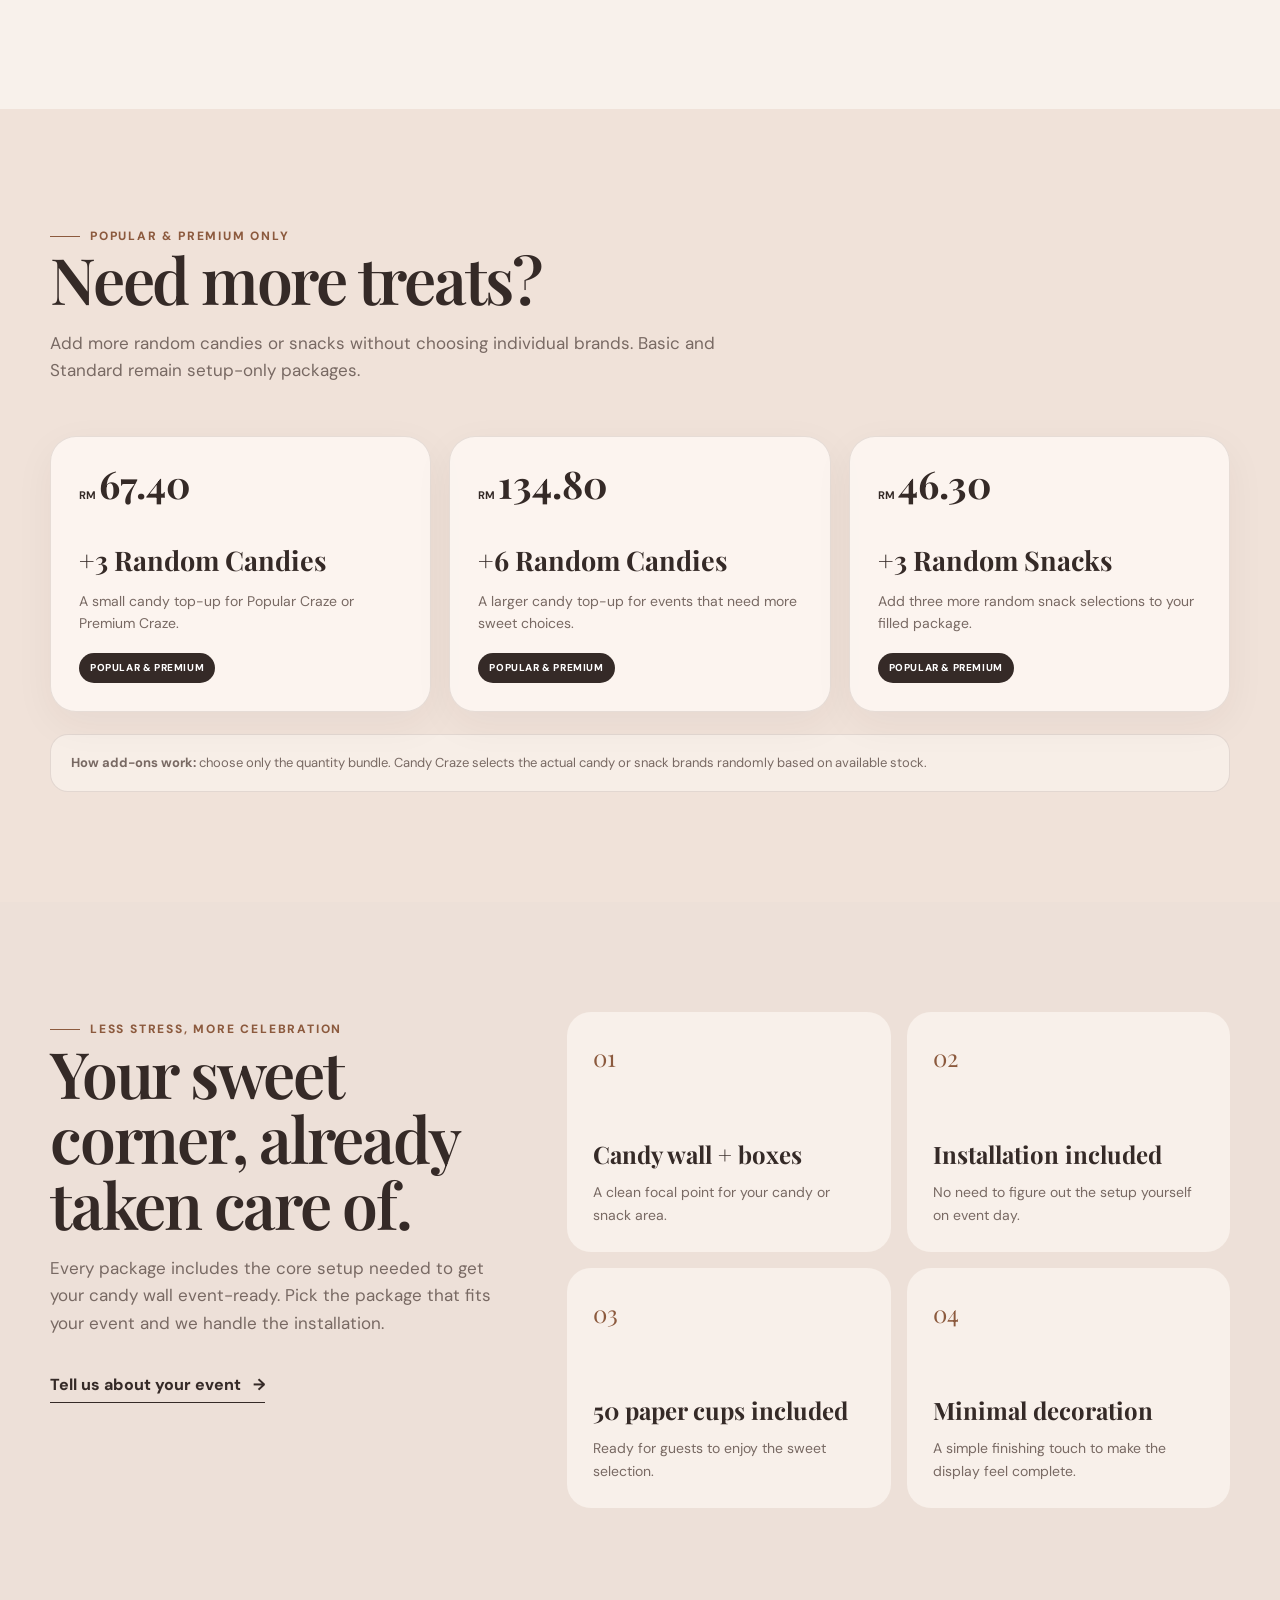
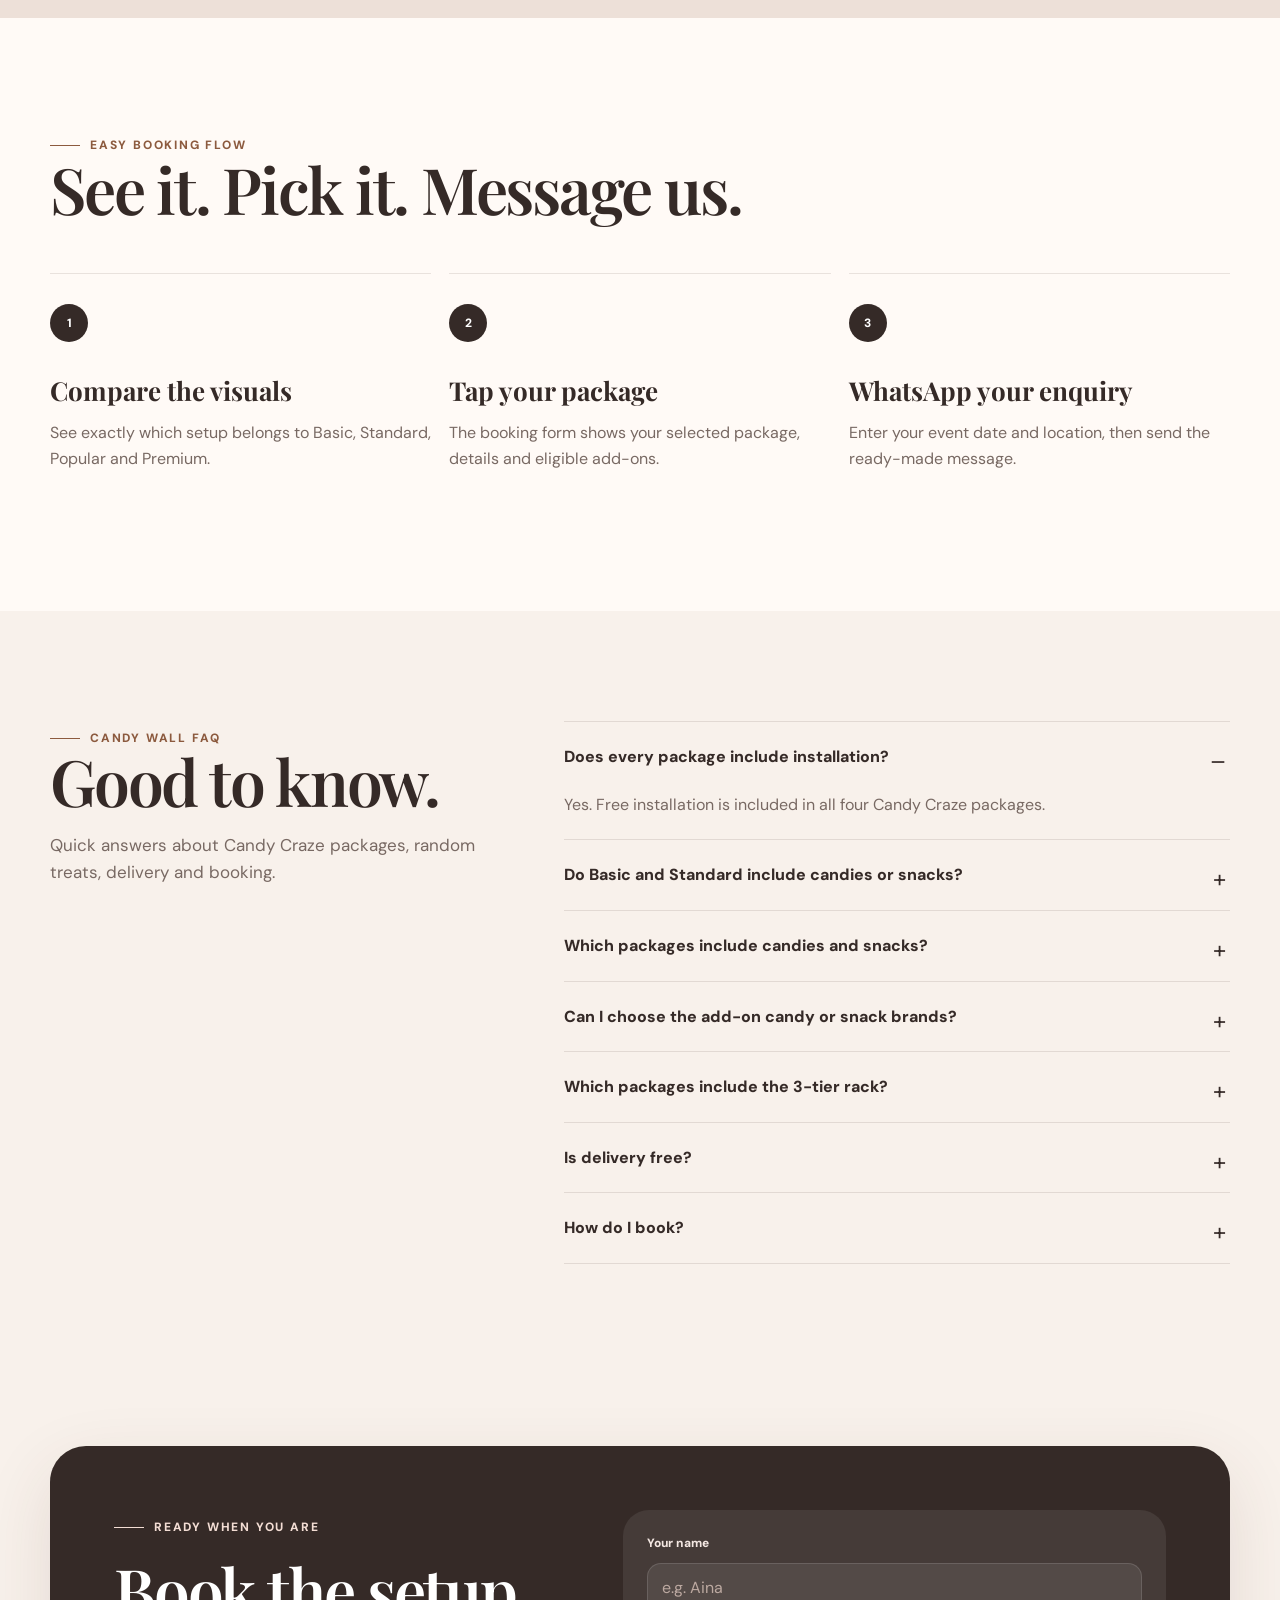
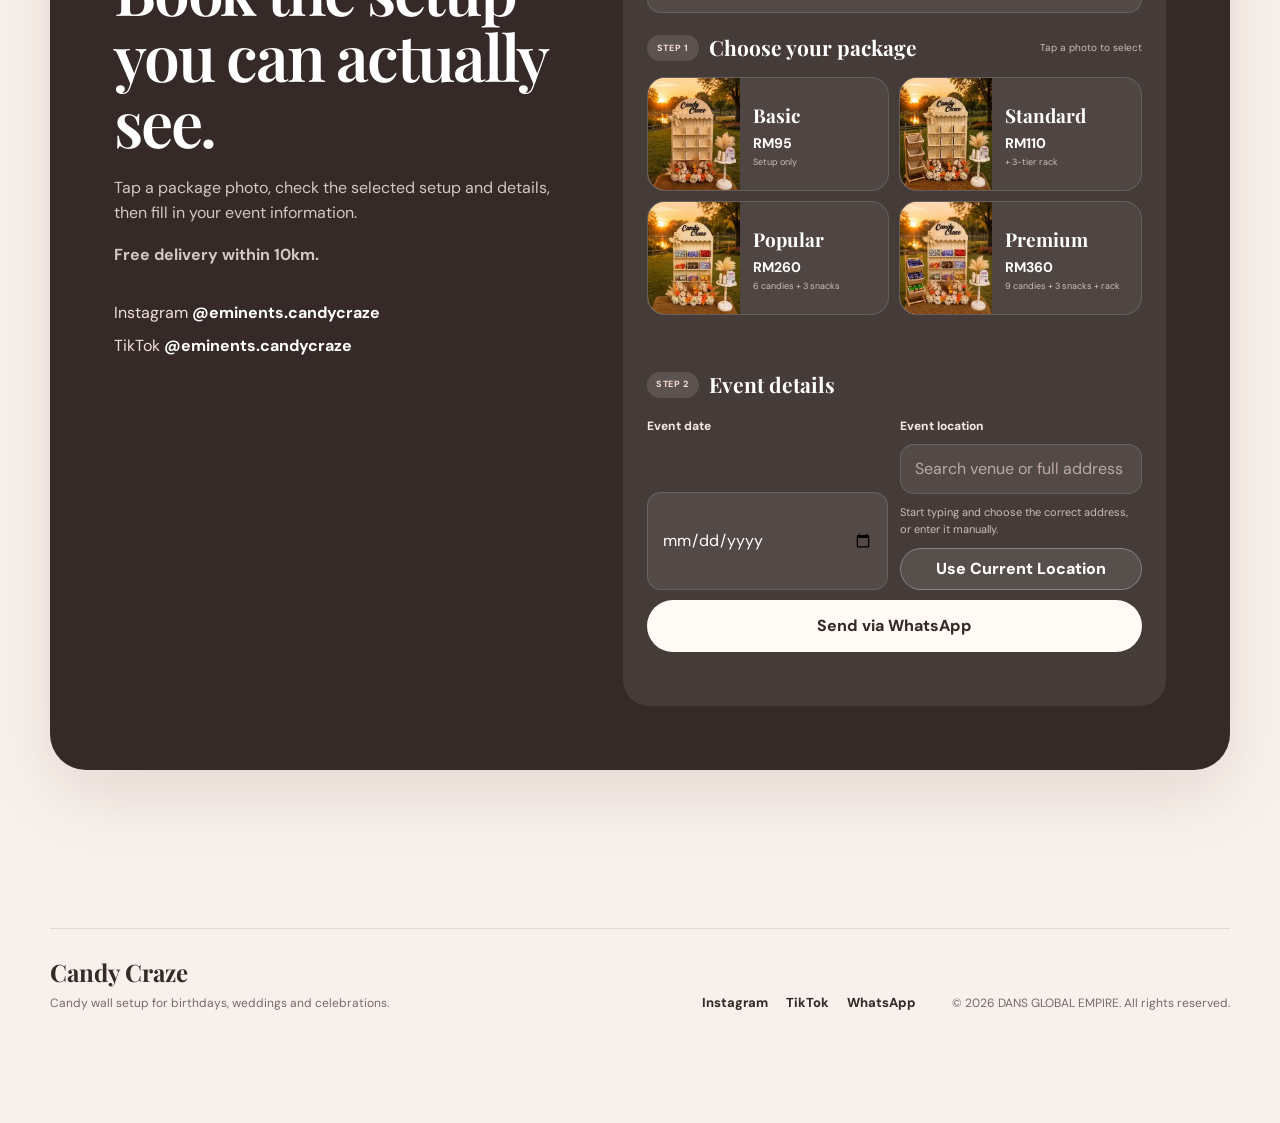
==== commit 169cc9d0: "Add booking availability link to Candy Craze navigation" ====
--- a/index.html
+++ b/index.html
@@ -119,6 +119,7 @@
         <a href="#packages">Packages</a>
         <a href="#addons">Add-ons</a>
         <a href="#included">Included</a>
+        <a href="booking-calendar-demo.html">Availability</a>
         <a href="#faq">FAQ</a>
         <a class="nav-cta" href="#booking">Book your date</a>
       </nav>
